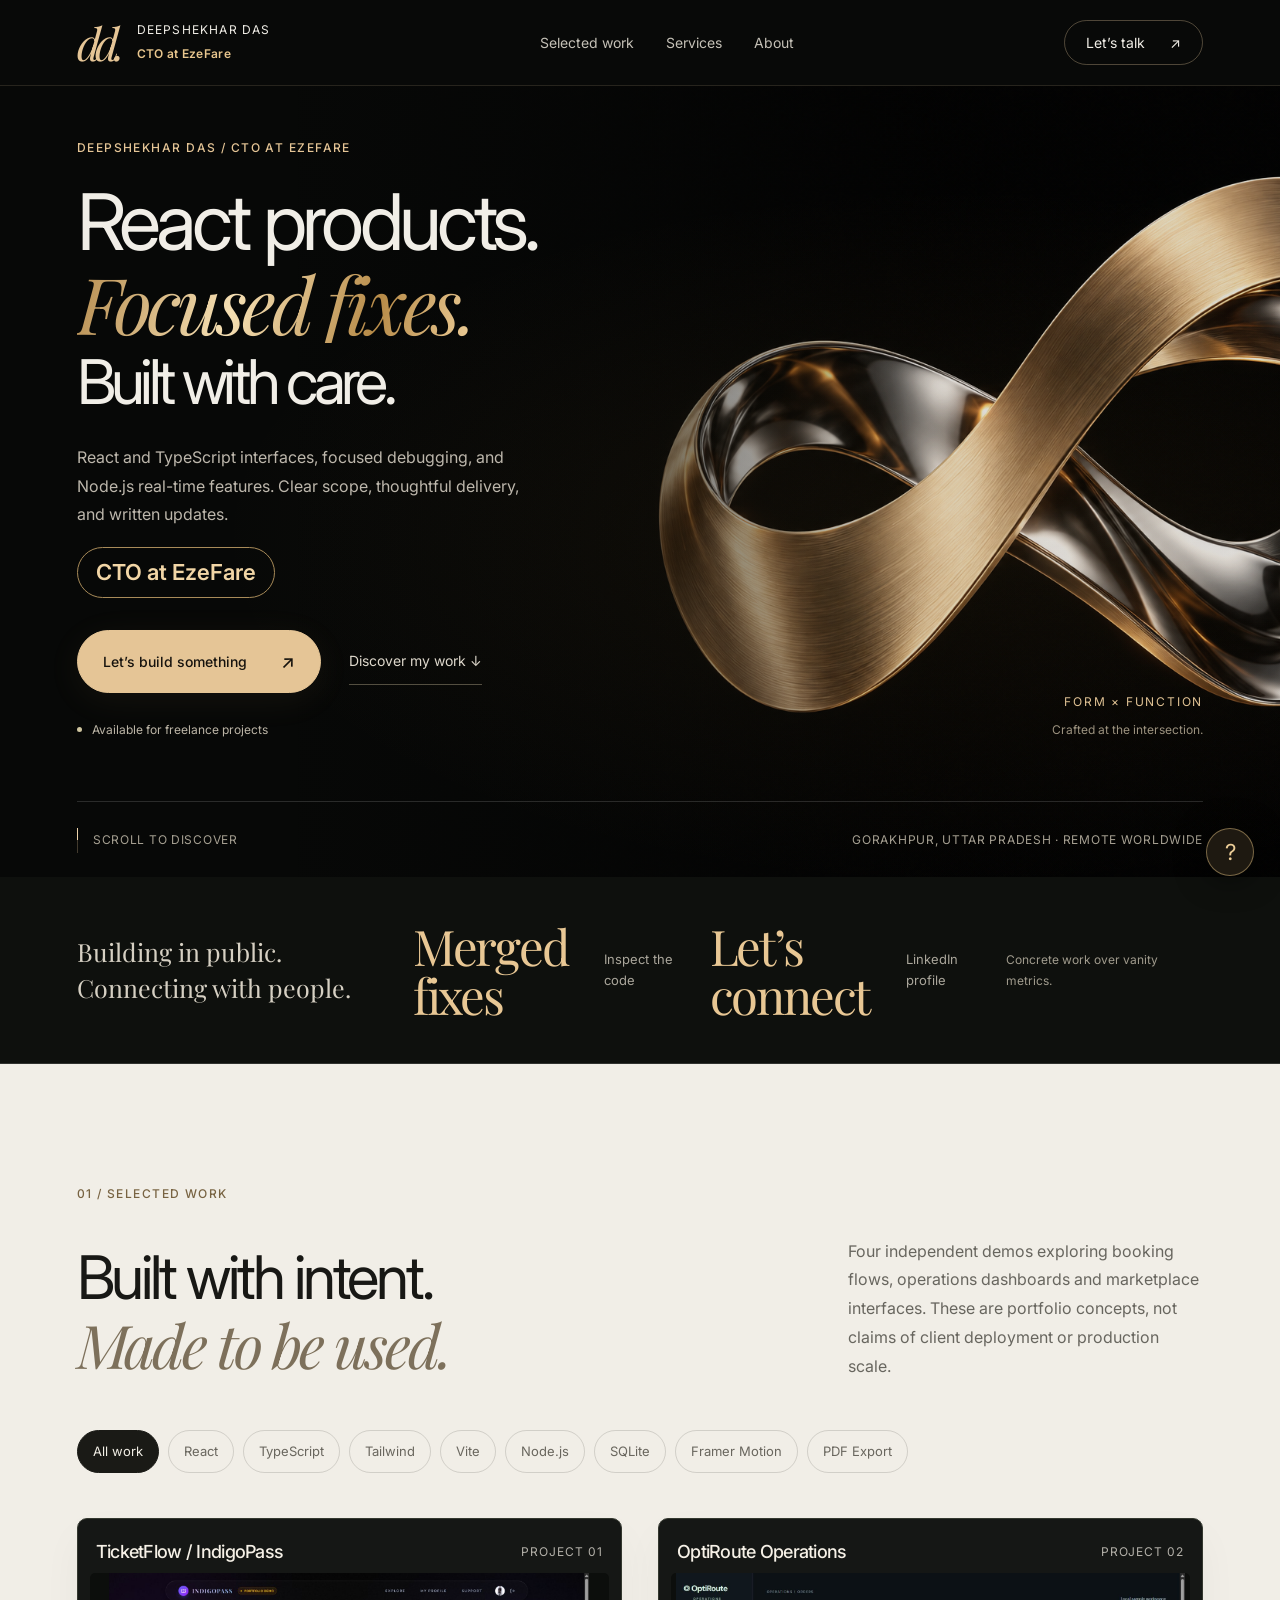
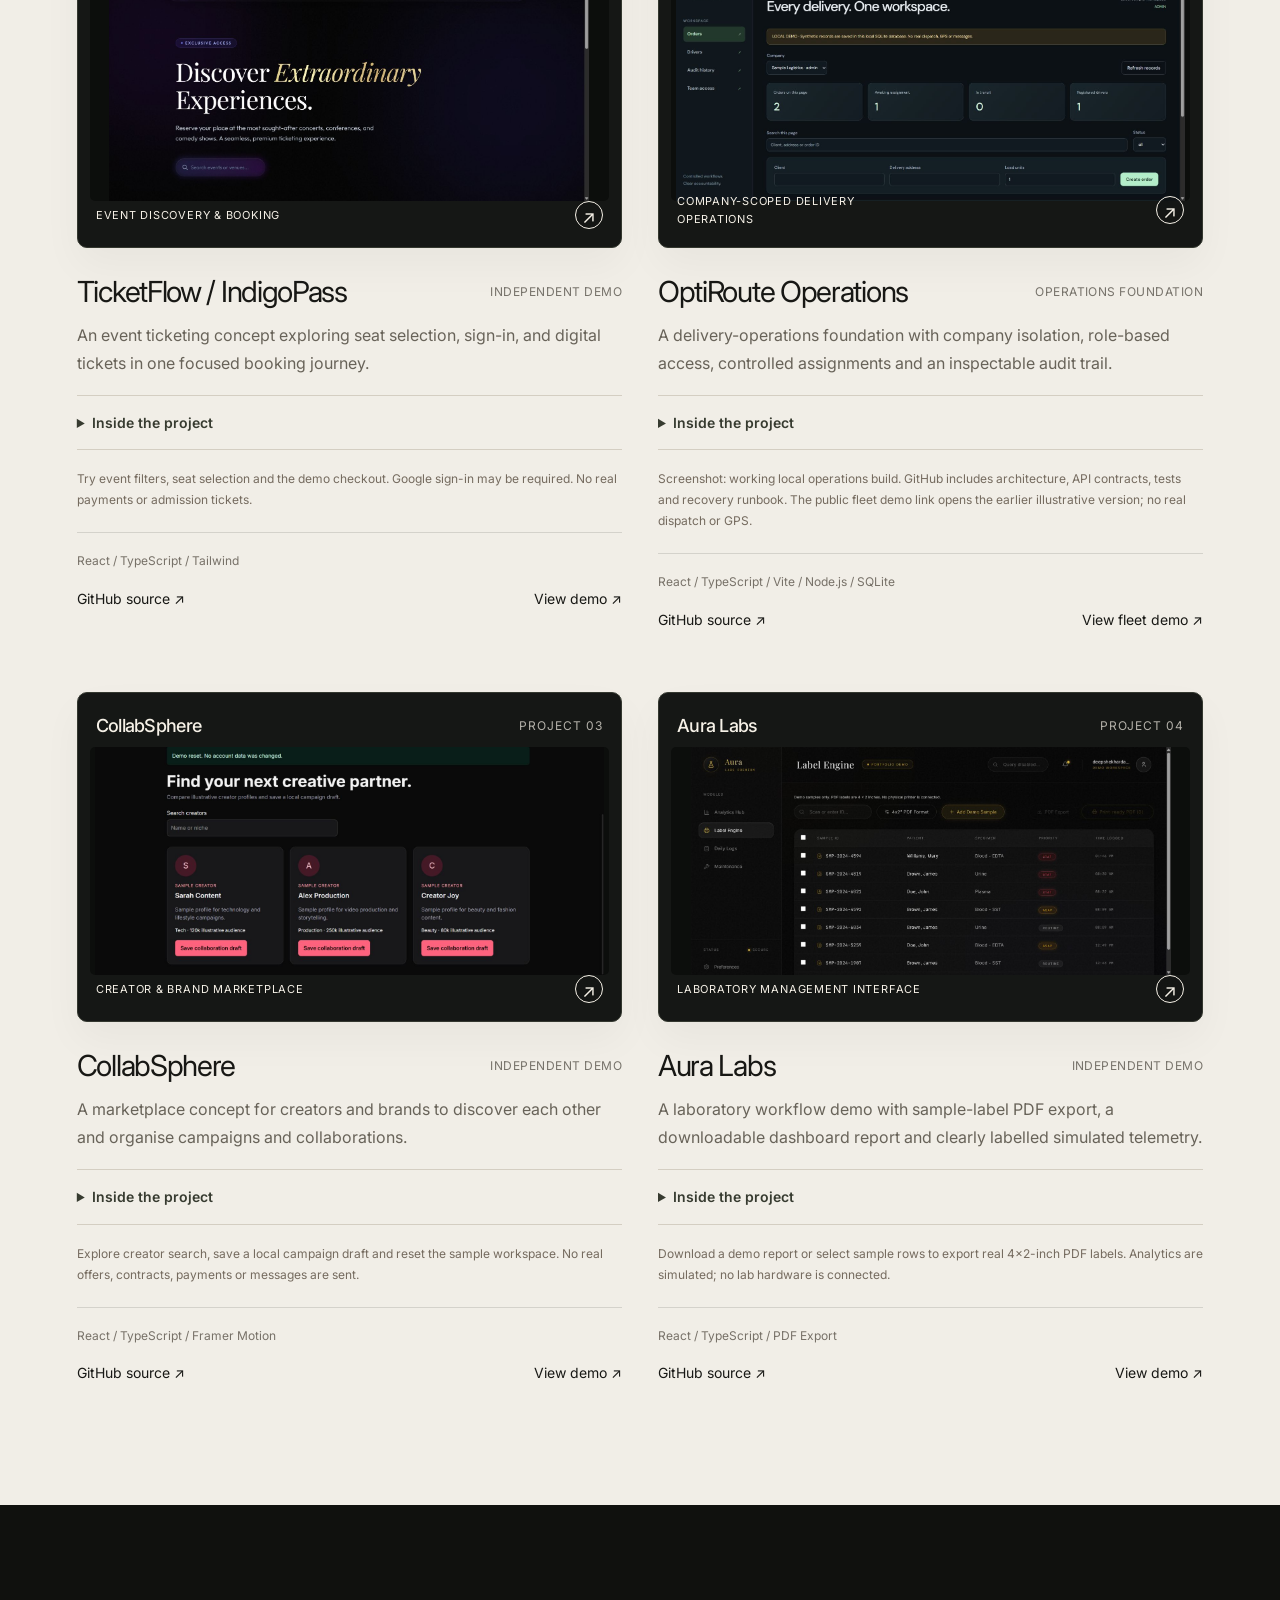
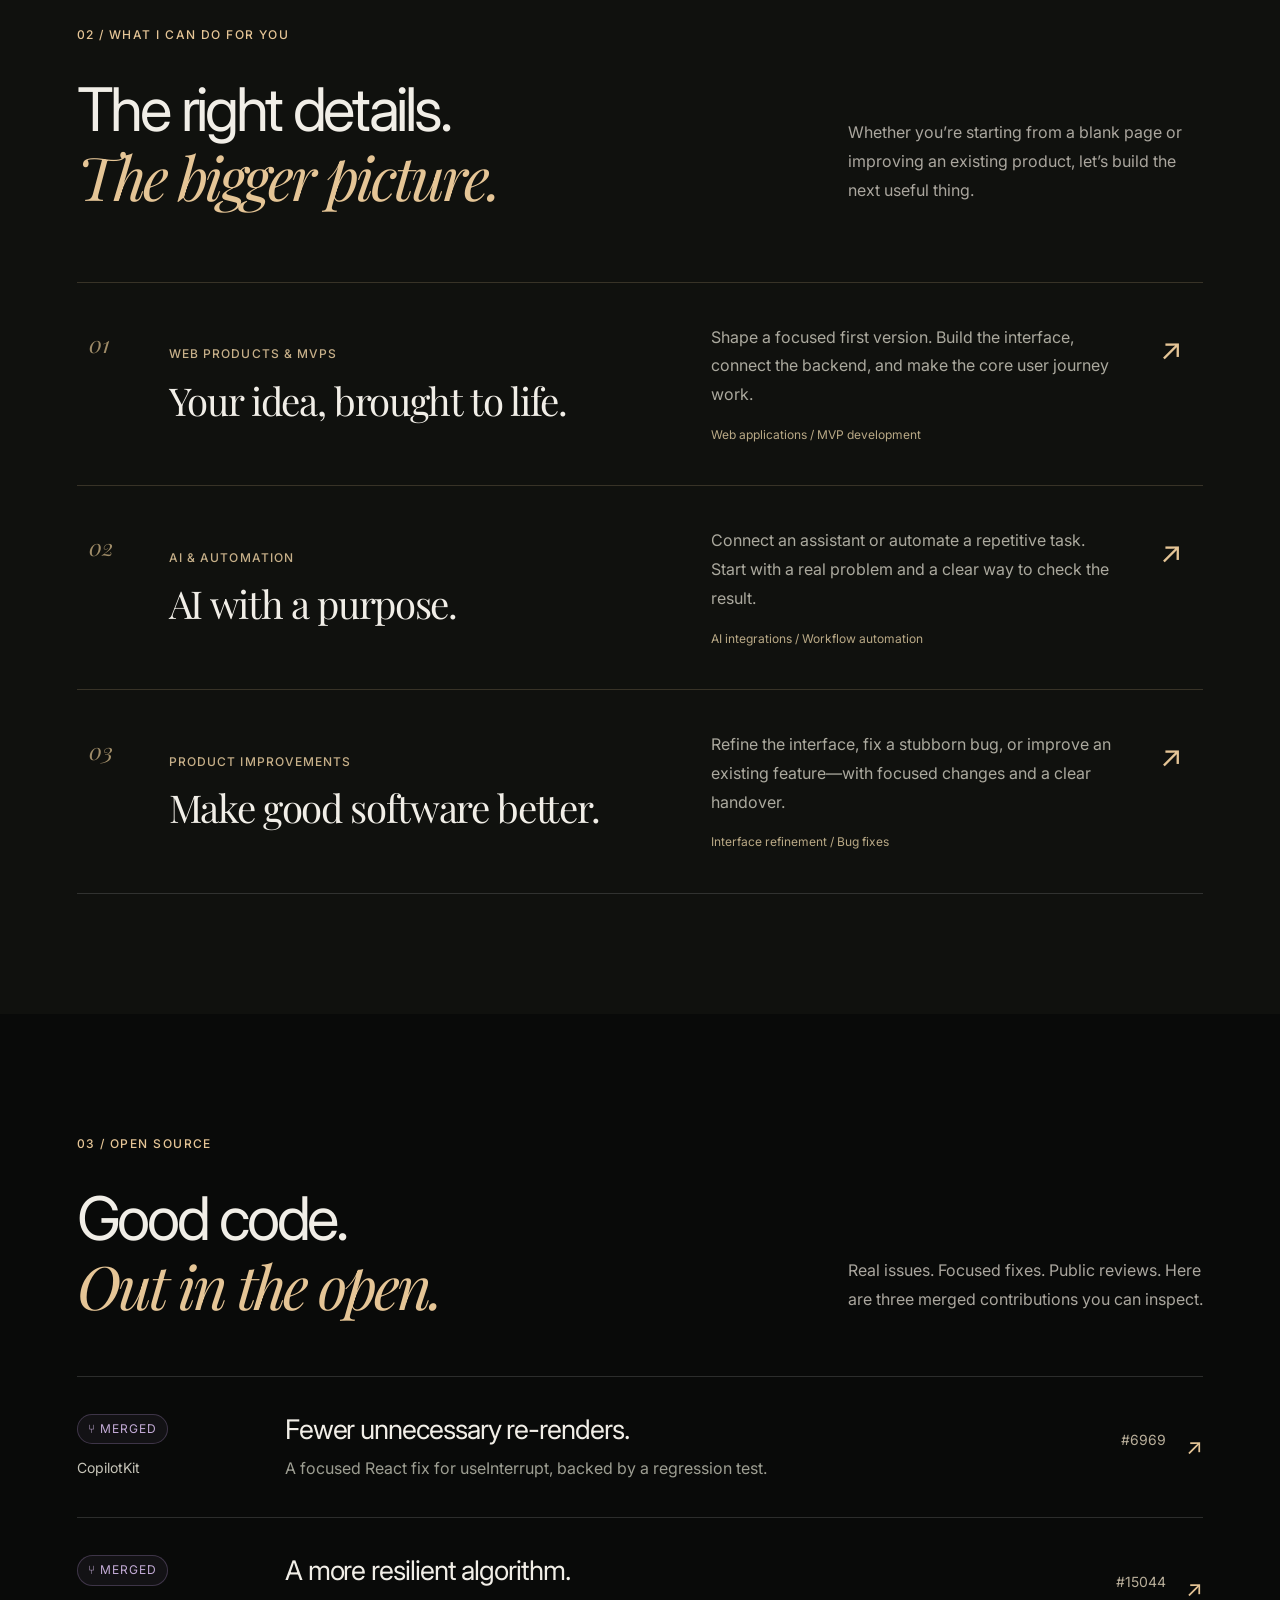
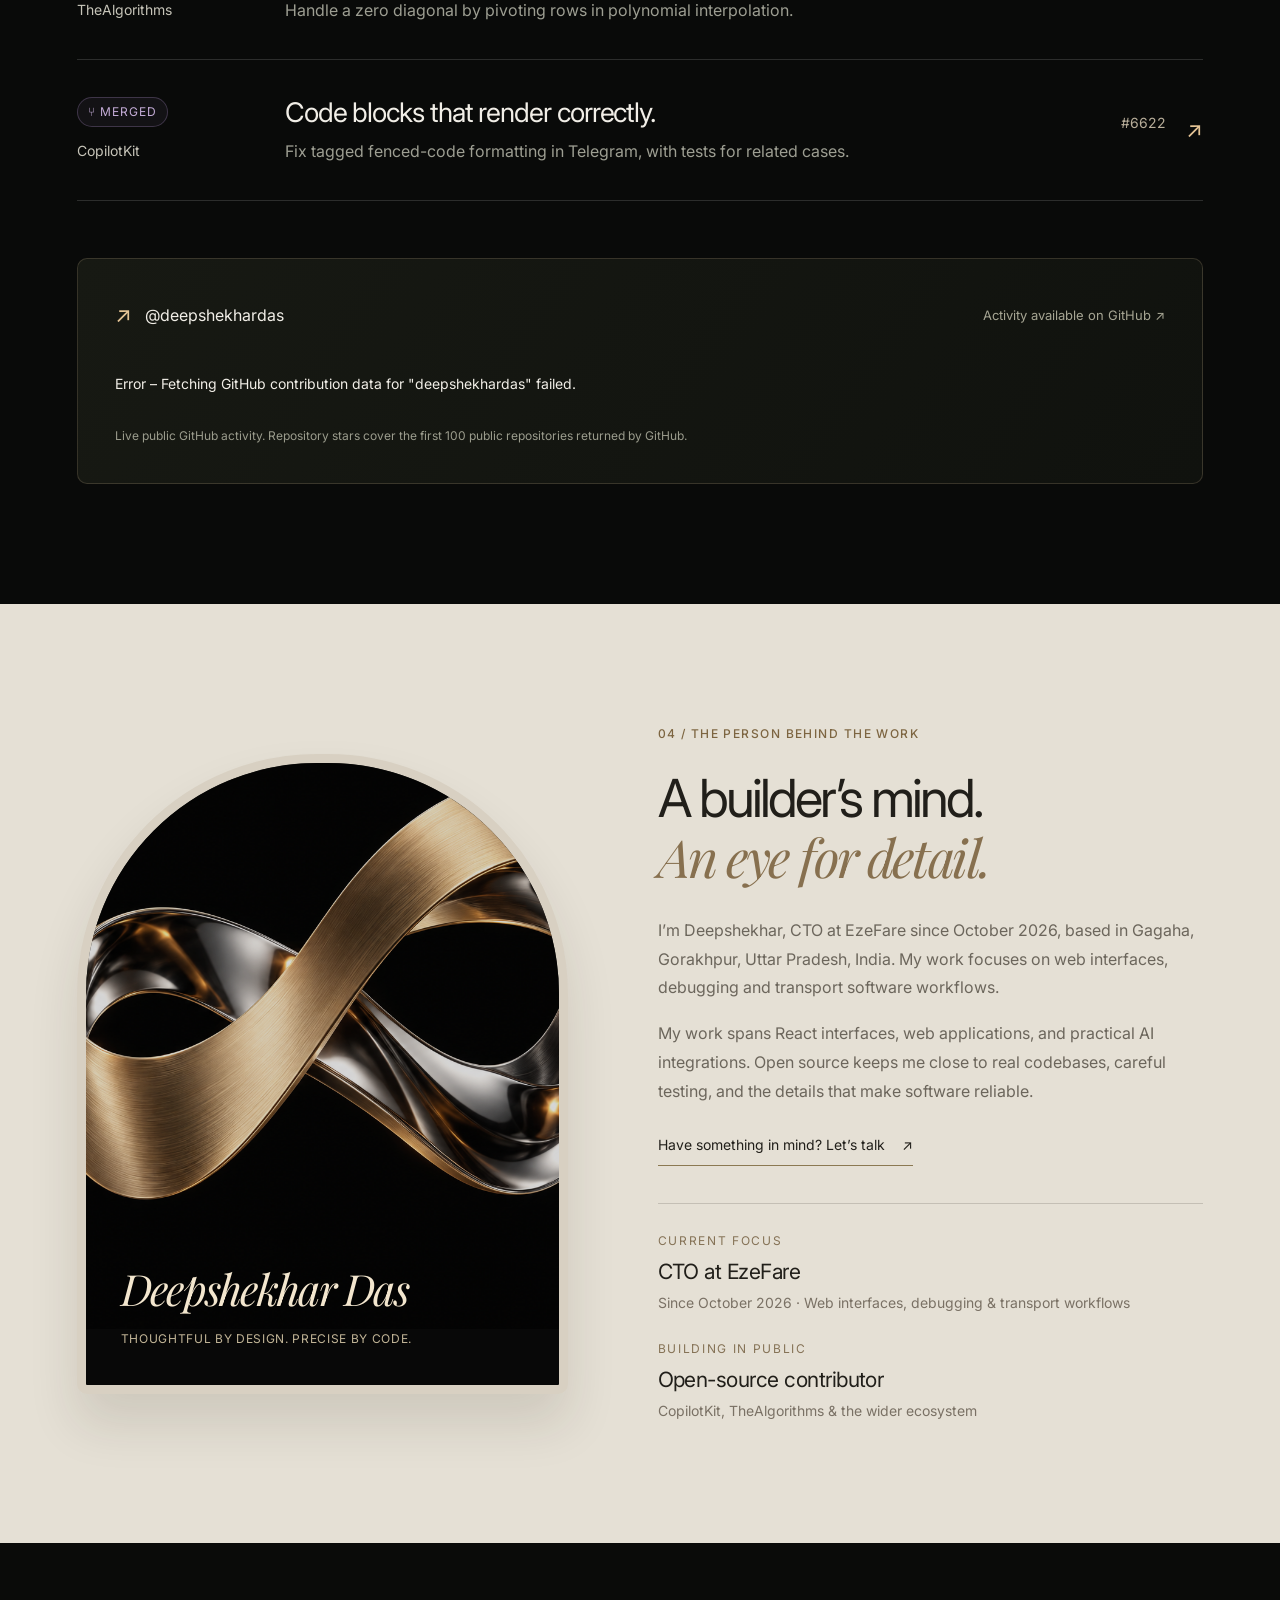
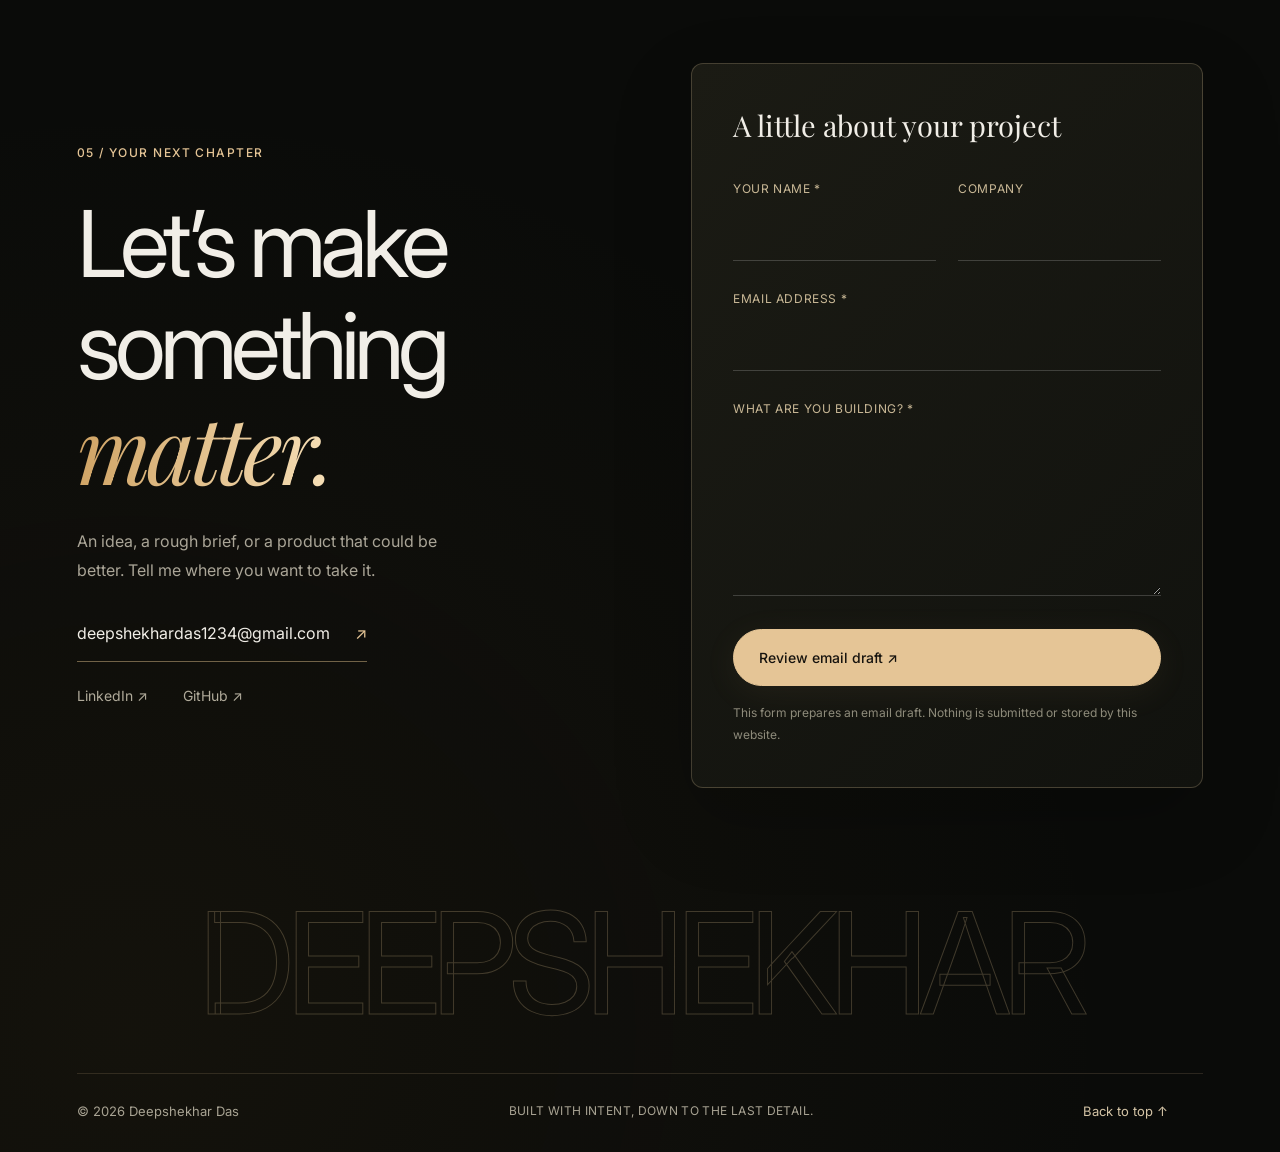
==== index.html @ 8d93a5ea "Publish developer portfolio with static email enquiry flow" ====
<!doctype html>
<html lang="en"><head>
<meta charset="UTF-8"><meta name="viewport" content="width=device-width, initial-scale=1">
<title>Deepshekhar Das — React &amp; TypeScript Developer | CTO at EzeFare</title>
<meta name="description" content="React and TypeScript development, focused debugging, and Node.js real-time features. Explore independent demos and merged open-source fixes. CTO at EzeFare, based in Gorakhpur, India.">
<link rel="canonical" href="https://deepshekhardas.github.io/">
<meta name="theme-color" content="#0a0a09">
<link rel="icon" type="image/svg+xml" href="data:image/svg+xml,%3Csvg xmlns='http://www.w3.org/2000/svg' viewBox='0 0 64 64'%3E%3Crect width='64' height='64' rx='12' fill='%23030303'/%3E%3Ctext x='11' y='45' font-family='Georgia' font-size='43' fill='%23d4af37'%3Ed%3C/text%3E%3C/svg%3E">
<link rel="stylesheet" href="./assets/index-DVLcN9EI.css">
<link rel="stylesheet" href="./portfolio.css">
<link rel="stylesheet" href="./atelier.css">
<link rel="preload" as="image" href="./assets/hero-sculpture.png" fetchpriority="high">
<script type="module" src="./assets/index-BwnWIdL-.js"></script>
</head><body><a class="portfolio-skip" href="#hero-section">Skip to content</a><div id="root"></div><noscript>This portfolio needs JavaScript for its interactive sections. Contact Deepshekhar at deepshekhardas1234@gmail.com.</noscript></body></html>
---- assets/index-DVLcN9EI.css ----
@import"https://fonts.googleapis.com/css2?family=Inter:wght@200;300;400;500;600&family=Playfair+Display:ital,wght@0,400;0,500;1,400;1,500&display=swap";/*! tailwindcss v4.2.4 | MIT License | https://tailwindcss.com */@layer properties{@supports (((-webkit-hyphens:none)) and (not (margin-trim:inline))) or ((-moz-orient:inline) and (not (color:rgb(from red r g b)))){*,:before,:after,::backdrop{--tw-translate-x:0;--tw-translate-y:0;--tw-translate-z:0;--tw-scale-x:1;--tw-scale-y:1;--tw-scale-z:1;--tw-rotate-x:initial;--tw-rotate-y:initial;--tw-rotate-z:initial;--tw-skew-x:initial;--tw-skew-y:initial;--tw-space-y-reverse:0;--tw-border-style:solid;--tw-gradient-position:initial;--tw-gradient-from:#0000;--tw-gradient-via:#0000;--tw-gradient-to:#0000;--tw-gradient-stops:initial;--tw-gradient-via-stops:initial;--tw-gradient-from-position:0%;--tw-gradient-via-position:50%;--tw-gradient-to-position:100%;--tw-leading:initial;--tw-font-weight:initial;--tw-tracking:initial;--tw-ordinal:initial;--tw-slashed-zero:initial;--tw-numeric-figure:initial;--tw-numeric-spacing:initial;--tw-numeric-fraction:initial;--tw-shadow:0 0 #0000;--tw-shadow-color:initial;--tw-shadow-alpha:100%;--tw-inset-shadow:0 0 #0000;--tw-inset-shadow-color:initial;--tw-inset-shadow-alpha:100%;--tw-ring-color:initial;--tw-ring-shadow:0 0 #0000;--tw-inset-ring-color:initial;--tw-inset-ring-shadow:0 0 #0000;--tw-ring-inset:initial;--tw-ring-offset-width:0px;--tw-ring-offset-color:#fff;--tw-ring-offset-shadow:0 0 #0000;--tw-blur:initial;--tw-brightness:initial;--tw-contrast:initial;--tw-grayscale:initial;--tw-hue-rotate:initial;--tw-invert:initial;--tw-opacity:initial;--tw-saturate:initial;--tw-sepia:initial;--tw-drop-shadow:initial;--tw-drop-shadow-color:initial;--tw-drop-shadow-alpha:100%;--tw-drop-shadow-size:initial;--tw-backdrop-blur:initial;--tw-backdrop-brightness:initial;--tw-backdrop-contrast:initial;--tw-backdrop-grayscale:initial;--tw-backdrop-hue-rotate:initial;--tw-backdrop-invert:initial;--tw-backdrop-opacity:initial;--tw-backdrop-saturate:initial;--tw-backdrop-sepia:initial;--tw-duration:initial}}}@layer theme{:root,:host{--font-sans:"Inter", ui-sans-serif, system-ui, sans-serif;--font-serif:"Playfair Display", ui-serif, serif;--font-mono:"JetBrains Mono", ui-monospace, SFMono-Regular, monospace;--color-red-400:oklch(70.4% .191 22.216);--color-red-500:oklch(63.7% .237 25.331);--color-green-400:oklch(79.2% .209 151.711);--color-green-500:oklch(72.3% .219 149.579);--color-green-950:oklch(26.6% .065 152.934);--color-black:#000;--color-white:#fff;--spacing:.25rem;--container-md:28rem;--container-xl:36rem;--container-3xl:48rem;--container-4xl:56rem;--container-5xl:64rem;--container-6xl:72rem;--container-7xl:80rem;--text-xs:.75rem;--text-xs--line-height:calc(1 / .75);--text-sm:.875rem;--text-sm--line-height:calc(1.25 / .875);--text-lg:1.125rem;--text-lg--line-height:calc(1.75 / 1.125);--text-xl:1.25rem;--text-xl--line-height:calc(1.75 / 1.25);--text-2xl:1.5rem;--text-2xl--line-height:calc(2 / 1.5);--text-3xl:1.875rem;--text-3xl--line-height: 1.2 ;--text-4xl:2.25rem;--text-4xl--line-height:calc(2.5 / 2.25);--text-5xl:3rem;--text-5xl--line-height:1;--text-6xl:3.75rem;--text-6xl--line-height:1;--text-7xl:4.5rem;--text-7xl--line-height:1;--text-8xl:6rem;--text-8xl--line-height:1;--text-9xl:8rem;--text-9xl--line-height:1;--font-weight-light:300;--font-weight-medium:500;--tracking-tighter:-.05em;--tracking-tight:-.025em;--tracking-wide:.025em;--tracking-wider:.05em;--tracking-widest:.1em;--leading-tight:1.25;--leading-relaxed:1.625;--radius-sm:.25rem;--animate-spin:spin 1s linear infinite;--animate-pulse:pulse 2s cubic-bezier(.4, 0, .6, 1) infinite;--blur-sm:8px;--blur-md:12px;--blur-xl:24px;--default-transition-duration:.15s;--default-transition-timing-function:cubic-bezier(.4, 0, .2, 1);--default-font-family:var(--font-sans);--default-mono-font-family:var(--font-mono);--color-brand-space:#000}}@layer base{*,:after,:before,::backdrop{box-sizing:border-box;border:0 solid;margin:0;padding:0}::file-selector-button{box-sizing:border-box;border:0 solid;margin:0;padding:0}html,:host{-webkit-text-size-adjust:100%;-moz-tab-size:4;tab-size:4;line-height:1.5;font-family:var(--default-font-family,ui-sans-serif, system-ui, sans-serif, "Apple Color Emoji", "Segoe UI Emoji", "Segoe UI Symbol", "Noto Color Emoji");font-feature-settings:var(--default-font-feature-settings,normal);font-variation-settings:var(--default-font-variation-settings,normal);-webkit-tap-highlight-color:transparent}hr{height:0;color:inherit;border-top-width:1px}abbr:where([title]){-webkit-text-decoration:underline dotted;text-decoration:underline dotted}h1,h2,h3,h4,h5,h6{font-size:inherit;font-weight:inherit}a{color:inherit;-webkit-text-decoration:inherit;text-decoration:inherit}b,strong{font-weight:bolder}code,kbd,samp,pre{font-family:var(--default-mono-font-family,ui-monospace, SFMono-Regular, Menlo, Monaco, Consolas, "Liberation Mono", "Courier New", monospace);font-feature-settings:var(--default-mono-font-feature-settings,normal);font-variation-settings:var(--default-mono-font-variation-settings,normal);font-size:1em}small{font-size:80%}sub,sup{vertical-align:baseline;font-size:75%;line-height:0;position:relative}sub{bottom:-.25em}sup{top:-.5em}table{text-indent:0;border-color:inherit;border-collapse:collapse}:-moz-focusring{outline:auto}progress{vertical-align:baseline}summary{display:list-item}ol,ul,menu{list-style:none}img,svg,video,canvas,audio,iframe,embed,object{vertical-align:middle;display:block}img,video{max-width:100%;height:auto}button,input,select,optgroup,textarea{font:inherit;font-feature-settings:inherit;font-variation-settings:inherit;letter-spacing:inherit;color:inherit;opacity:1;background-color:#0000;border-radius:0}::file-selector-button{font:inherit;font-feature-settings:inherit;font-variation-settings:inherit;letter-spacing:inherit;color:inherit;opacity:1;background-color:#0000;border-radius:0}:where(select:is([multiple],[size])) optgroup{font-weight:bolder}:where(select:is([multiple],[size])) optgroup option{padding-inline-start:20px}::file-selector-button{margin-inline-end:4px}::placeholder{opacity:1}@supports (not ((-webkit-appearance:-apple-pay-button))) or (contain-intrinsic-size:1px){::placeholder{color:currentColor}@supports (color:color-mix(in lab,red,red)){::placeholder{color:color-mix(in oklab,currentcolor 50%,transparent)}}}textarea{resize:vertical}::-webkit-search-decoration{-webkit-appearance:none}::-webkit-date-and-time-value{min-height:1lh;text-align:inherit}::-webkit-datetime-edit{display:inline-flex}::-webkit-datetime-edit-fields-wrapper{padding:0}::-webkit-datetime-edit{padding-block:0}::-webkit-datetime-edit-year-field{padding-block:0}::-webkit-datetime-edit-month-field{padding-block:0}::-webkit-datetime-edit-day-field{padding-block:0}::-webkit-datetime-edit-hour-field{padding-block:0}::-webkit-datetime-edit-minute-field{padding-block:0}::-webkit-datetime-edit-second-field{padding-block:0}::-webkit-datetime-edit-millisecond-field{padding-block:0}::-webkit-datetime-edit-meridiem-field{padding-block:0}::-webkit-calendar-picker-indicator{line-height:1}:-moz-ui-invalid{box-shadow:none}button,input:where([type=button],[type=reset],[type=submit]){-webkit-appearance:button;-moz-appearance:button;appearance:button}::file-selector-button{-webkit-appearance:button;-moz-appearance:button;appearance:button}::-webkit-inner-spin-button{height:auto}::-webkit-outer-spin-button{height:auto}[hidden]:where(:not([hidden=until-found])){display:none!important}}@layer components;@layer utilities{.pointer-events-none{pointer-events:none}.visible{visibility:visible}.absolute{position:absolute}.fixed{position:fixed}.relative{position:relative}.inset-0{inset:calc(var(--spacing) * 0)}.top-0{top:calc(var(--spacing) * 0)}.top-1\/2{top:50%}.top-6{top:calc(var(--spacing) * 6)}.right-0{right:calc(var(--spacing) * 0)}.right-2{right:calc(var(--spacing) * 2)}.right-6{right:calc(var(--spacing) * 6)}.right-8{right:calc(var(--spacing) * 8)}.right-\[15\%\]{right:15%}.bottom-0{bottom:calc(var(--spacing) * 0)}.bottom-6{bottom:calc(var(--spacing) * 6)}.bottom-24{bottom:calc(var(--spacing) * 24)}.left-0{left:calc(var(--spacing) * 0)}.left-1\/2{left:50%}.left-\[15\%\]{left:15%}.-z-10{z-index:-10}.-z-50{z-index:-50}.z-0{z-index:0}.z-1{z-index:1}.z-10{z-index:10}.z-20{z-index:20}.z-50{z-index:50}.z-\[9999\]{z-index:9999}.z-\[99999\]{z-index:99999}.mx-2{margin-inline:calc(var(--spacing) * 2)}.mx-auto{margin-inline:auto}.prose{color:var(--tw-prose-body);max-width:65ch}.prose :where(p):not(:where([class~=not-prose],[class~=not-prose] *)){margin-top:1.25em;margin-bottom:1.25em}.prose :where([class~=lead]):not(:where([class~=not-prose],[class~=not-prose] *)){color:var(--tw-prose-lead);margin-top:1.2em;margin-bottom:1.2em;font-size:1.25em;line-height:1.6}.prose :where(a):not(:where([class~=not-prose],[class~=not-prose] *)){color:var(--tw-prose-links);font-weight:500;text-decoration:underline}.prose :where(strong):not(:where([class~=not-prose],[class~=not-prose] *)){color:var(--tw-prose-bold);font-weight:600}.prose :where(a strong):not(:where([class~=not-prose],[class~=not-prose] *)),.prose :where(blockquote strong):not(:where([class~=not-prose],[class~=not-prose] *)),.prose :where(thead th strong):not(:where([class~=not-prose],[class~=not-prose] *)){color:inherit}.prose :where(ol):not(:where([class~=not-prose],[class~=not-prose] *)){margin-top:1.25em;margin-bottom:1.25em;padding-inline-start:1.625em;list-style-type:decimal}.prose :where(ol[type=A]):not(:where([class~=not-prose],[class~=not-prose] *)){list-style-type:upper-alpha}.prose :where(ol[type=a]):not(:where([class~=not-prose],[class~=not-prose] *)){list-style-type:lower-alpha}.prose :where(ol[type=A s]):not(:where([class~=not-prose],[class~=not-prose] *)){list-style-type:upper-alpha}.prose :where(ol[type=a s]):not(:where([class~=not-prose],[class~=not-prose] *)){list-style-type:lower-alpha}.prose :where(ol[type=I]):not(:where([class~=not-prose],[class~=not-prose] *)){list-style-type:upper-roman}.prose :where(ol[type=i]):not(:where([class~=not-prose],[class~=not-prose] *)){list-style-type:lower-roman}.prose :where(ol[type=I s]):not(:where([class~=not-prose],[class~=not-prose] *)){list-style-type:upper-roman}.prose :where(ol[type=i s]):not(:where([class~=not-prose],[class~=not-prose] *)){list-style-type:lower-roman}.prose :where(ol[type="1"]):not(:where([class~=not-prose],[class~=not-prose] *)){list-style-type:decimal}.prose :where(ul):not(:where([class~=not-prose],[class~=not-prose] *)){margin-top:1.25em;margin-bottom:1.25em;padding-inline-start:1.625em;list-style-type:disc}.prose :where(ol>li):not(:where([class~=not-prose],[class~=not-prose] *))::marker{color:var(--tw-prose-counters);font-weight:400}.prose :where(ul>li):not(:where([class~=not-prose],[class~=not-prose] *))::marker{color:var(--tw-prose-bullets)}.prose :where(dt):not(:where([class~=not-prose],[class~=not-prose] *)){color:var(--tw-prose-headings);margin-top:1.25em;font-weight:600}.prose :where(hr):not(:where([class~=not-prose],[class~=not-prose] *)){border-color:var(--tw-prose-hr);border-top-width:1px;margin-top:3em;margin-bottom:3em}.prose :where(blockquote):not(:where([class~=not-prose],[class~=not-prose] *)){color:var(--tw-prose-quotes);border-inline-start-width:.25rem;border-inline-start-color:var(--tw-prose-quote-borders);quotes:"“""”""‘""’";margin-top:1.6em;margin-bottom:1.6em;padding-inline-start:1em;font-style:italic;font-weight:500}.prose :where(blockquote p:first-of-type):not(:where([class~=not-prose],[class~=not-prose] *)):before{content:open-quote}.prose :where(blockquote p:last-of-type):not(:where([class~=not-prose],[class~=not-prose] *)):after{content:close-quote}.prose :where(h1):not(:where([class~=not-prose],[class~=not-prose] *)){color:var(--tw-prose-headings);margin-top:0;margin-bottom:.888889em;font-size:2.25em;font-weight:800;line-height:1.11111}.prose :where(h1 strong):not(:where([class~=not-prose],[class~=not-prose] *)){color:inherit;font-weight:900}.prose :where(h2):not(:where([class~=not-prose],[class~=not-prose] *)){color:var(--tw-prose-headings);margin-top:2em;margin-bottom:1em;font-size:1.5em;font-weight:700;line-height:1.33333}.prose :where(h2 strong):not(:where([class~=not-prose],[class~=not-prose] *)){color:inherit;font-weight:800}.prose :where(h3):not(:where([class~=not-prose],[class~=not-prose] *)){color:var(--tw-prose-headings);margin-top:1.6em;margin-bottom:.6em;font-size:1.25em;font-weight:600;line-height:1.6}.prose :where(h3 strong):not(:where([class~=not-prose],[class~=not-prose] *)){color:inherit;font-weight:700}.prose :where(h4):not(:where([class~=not-prose],[class~=not-prose] *)){color:var(--tw-prose-headings);margin-top:1.5em;margin-bottom:.5em;font-weight:600;line-height:1.5}.prose :where(h4 strong):not(:where([class~=not-prose],[class~=not-prose] *)){color:inherit;font-weight:700}.prose :where(img):not(:where([class~=not-prose],[class~=not-prose] *)){margin-top:2em;margin-bottom:2em}.prose :where(picture):not(:where([class~=not-prose],[class~=not-prose] *)){margin-top:2em;margin-bottom:2em;display:block}.prose :where(video):not(:where([class~=not-prose],[class~=not-prose] *)){margin-top:2em;margin-bottom:2em}.prose :where(kbd):not(:where([class~=not-prose],[class~=not-prose] *)){color:var(--tw-prose-kbd);box-shadow:0 0 0 1px var(--tw-prose-kbd-shadows),0 3px 0 var(--tw-prose-kbd-shadows);padding-top:.1875em;padding-inline-end:.375em;padding-bottom:.1875em;border-radius:.3125rem;padding-inline-start:.375em;font-family:inherit;font-size:.875em;font-weight:500}.prose :where(code):not(:where([class~=not-prose],[class~=not-prose] *)){color:var(--tw-prose-code);font-size:.875em;font-weight:600}.prose :where(code):not(:where([class~=not-prose],[class~=not-prose] *)):before,.prose :where(code):not(:where([class~=not-prose],[class~=not-prose] *)):after{content:"`"}.prose :where(a code):not(:where([class~=not-prose],[class~=not-prose] *)),.prose :where(h1 code):not(:where([class~=not-prose],[class~=not-prose] *)){color:inherit}.prose :where(h2 code):not(:where([class~=not-prose],[class~=not-prose] *)){color:inherit;font-size:.875em}.prose :where(h3 code):not(:where([class~=not-prose],[class~=not-prose] *)){color:inherit;font-size:.9em}.prose :where(h4 code):not(:where([class~=not-prose],[class~=not-prose] *)),.prose :where(blockquote code):not(:where([class~=not-prose],[class~=not-prose] *)),.prose :where(thead th code):not(:where([class~=not-prose],[class~=not-prose] *)){color:inherit}.prose :where(pre):not(:where([class~=not-prose],[class~=not-prose] *)){color:var(--tw-prose-pre-code);background-color:var(--tw-prose-pre-bg);padding-top:.857143em;padding-inline-end:1.14286em;padding-bottom:.857143em;border-radius:.375rem;margin-top:1.71429em;margin-bottom:1.71429em;padding-inline-start:1.14286em;font-size:.875em;font-weight:400;line-height:1.71429;overflow-x:auto}.prose :where(pre code):not(:where([class~=not-prose],[class~=not-prose] *)){font-weight:inherit;color:inherit;font-size:inherit;font-family:inherit;line-height:inherit;background-color:#0000;border-width:0;border-radius:0;padding:0}.prose :where(pre code):not(:where([class~=not-prose],[class~=not-prose] *)):before,.prose :where(pre code):not(:where([class~=not-prose],[class~=not-prose] *)):after{content:none}.prose :where(table):not(:where([class~=not-prose],[class~=not-prose] *)){table-layout:auto;width:100%;margin-top:2em;margin-bottom:2em;font-size:.875em;line-height:1.71429}.prose :where(thead):not(:where([class~=not-prose],[class~=not-prose] *)){border-bottom-width:1px;border-bottom-color:var(--tw-prose-th-borders)}.prose :where(thead th):not(:where([class~=not-prose],[class~=not-prose] *)){color:var(--tw-prose-headings);vertical-align:bottom;padding-inline-end:.571429em;padding-bottom:.571429em;padding-inline-start:.571429em;font-weight:600}.prose :where(tbody tr):not(:where([class~=not-prose],[class~=not-prose] *)){border-bottom-width:1px;border-bottom-color:var(--tw-prose-td-borders)}.prose :where(tbody tr:last-child):not(:where([class~=not-prose],[class~=not-prose] *)){border-bottom-width:0}.prose :where(tbody td):not(:where([class~=not-prose],[class~=not-prose] *)){vertical-align:baseline}.prose :where(tfoot):not(:where([class~=not-prose],[class~=not-prose] *)){border-top-width:1px;border-top-color:var(--tw-prose-th-borders)}.prose :where(tfoot td):not(:where([class~=not-prose],[class~=not-prose] *)){vertical-align:top}.prose :where(th,td):not(:where([class~=not-prose],[class~=not-prose] *)){text-align:start}.prose :where(figure>*):not(:where([class~=not-prose],[class~=not-prose] *)){margin-top:0;margin-bottom:0}.prose :where(figcaption):not(:where([class~=not-prose],[class~=not-prose] *)){color:var(--tw-prose-captions);margin-top:.857143em;font-size:.875em;line-height:1.42857}.prose{--tw-prose-body:oklch(37.3% .034 259.733);--tw-prose-headings:oklch(21% .034 264.665);--tw-prose-lead:oklch(44.6% .03 256.802);--tw-prose-links:oklch(21% .034 264.665);--tw-prose-bold:oklch(21% .034 264.665);--tw-prose-counters:oklch(55.1% .027 264.364);--tw-prose-bullets:oklch(87.2% .01 258.338);--tw-prose-hr:oklch(92.8% .006 264.531);--tw-prose-quotes:oklch(21% .034 264.665);--tw-prose-quote-borders:oklch(92.8% .006 264.531);--tw-prose-captions:oklch(55.1% .027 264.364);--tw-prose-kbd:oklch(21% .034 264.665);--tw-prose-kbd-shadows:oklab(21% -.00316127 -.0338527/.1);--tw-prose-code:oklch(21% .034 264.665);--tw-prose-pre-code:oklch(92.8% .006 264.531);--tw-prose-pre-bg:oklch(27.8% .033 256.848);--tw-prose-th-borders:oklch(87.2% .01 258.338);--tw-prose-td-borders:oklch(92.8% .006 264.531);--tw-prose-invert-body:oklch(87.2% .01 258.338);--tw-prose-invert-headings:#fff;--tw-prose-invert-lead:oklch(70.7% .022 261.325);--tw-prose-invert-links:#fff;--tw-prose-invert-bold:#fff;--tw-prose-invert-counters:oklch(70.7% .022 261.325);--tw-prose-invert-bullets:oklch(44.6% .03 256.802);--tw-prose-invert-hr:oklch(37.3% .034 259.733);--tw-prose-invert-quotes:oklch(96.7% .003 264.542);--tw-prose-invert-quote-borders:oklch(37.3% .034 259.733);--tw-prose-invert-captions:oklch(70.7% .022 261.325);--tw-prose-invert-kbd:#fff;--tw-prose-invert-kbd-shadows:#ffffff1a;--tw-prose-invert-code:#fff;--tw-prose-invert-pre-code:oklch(87.2% .01 258.338);--tw-prose-invert-pre-bg:#00000080;--tw-prose-invert-th-borders:oklch(44.6% .03 256.802);--tw-prose-invert-td-borders:oklch(37.3% .034 259.733);font-size:1rem;line-height:1.75}.prose :where(picture>img):not(:where([class~=not-prose],[class~=not-prose] *)){margin-top:0;margin-bottom:0}.prose :where(li):not(:where([class~=not-prose],[class~=not-prose] *)){margin-top:.5em;margin-bottom:.5em}.prose :where(ol>li):not(:where([class~=not-prose],[class~=not-prose] *)),.prose :where(ul>li):not(:where([class~=not-prose],[class~=not-prose] *)){padding-inline-start:.375em}.prose :where(.prose>ul>li p):not(:where([class~=not-prose],[class~=not-prose] *)){margin-top:.75em;margin-bottom:.75em}.prose :where(.prose>ul>li>p:first-child):not(:where([class~=not-prose],[class~=not-prose] *)){margin-top:1.25em}.prose :where(.prose>ul>li>p:last-child):not(:where([class~=not-prose],[class~=not-prose] *)){margin-bottom:1.25em}.prose :where(.prose>ol>li>p:first-child):not(:where([class~=not-prose],[class~=not-prose] *)){margin-top:1.25em}.prose :where(.prose>ol>li>p:last-child):not(:where([class~=not-prose],[class~=not-prose] *)){margin-bottom:1.25em}.prose :where(ul ul,ul ol,ol ul,ol ol):not(:where([class~=not-prose],[class~=not-prose] *)){margin-top:.75em;margin-bottom:.75em}.prose :where(dl):not(:where([class~=not-prose],[class~=not-prose] *)){margin-top:1.25em;margin-bottom:1.25em}.prose :where(dd):not(:where([class~=not-prose],[class~=not-prose] *)){margin-top:.5em;padding-inline-start:1.625em}.prose :where(hr+*):not(:where([class~=not-prose],[class~=not-prose] *)),.prose :where(h2+*):not(:where([class~=not-prose],[class~=not-prose] *)),.prose :where(h3+*):not(:where([class~=not-prose],[class~=not-prose] *)),.prose :where(h4+*):not(:where([class~=not-prose],[class~=not-prose] *)){margin-top:0}.prose :where(thead th:first-child):not(:where([class~=not-prose],[class~=not-prose] *)){padding-inline-start:0}.prose :where(thead th:last-child):not(:where([class~=not-prose],[class~=not-prose] *)){padding-inline-end:0}.prose :where(tbody td,tfoot td):not(:where([class~=not-prose],[class~=not-prose] *)){padding-top:.571429em;padding-inline-end:.571429em;padding-bottom:.571429em;padding-inline-start:.571429em}.prose :where(tbody td:first-child,tfoot td:first-child):not(:where([class~=not-prose],[class~=not-prose] *)){padding-inline-start:0}.prose :where(tbody td:last-child,tfoot td:last-child):not(:where([class~=not-prose],[class~=not-prose] *)){padding-inline-end:0}.prose :where(figure):not(:where([class~=not-prose],[class~=not-prose] *)){margin-top:2em;margin-bottom:2em}.prose :where(.prose>:first-child):not(:where([class~=not-prose],[class~=not-prose] *)){margin-top:0}.prose :where(.prose>:last-child):not(:where([class~=not-prose],[class~=not-prose] *)){margin-bottom:0}.mt-1{margin-top:calc(var(--spacing) * 1)}.mt-1\.5{margin-top:calc(var(--spacing) * 1.5)}.mt-4{margin-top:calc(var(--spacing) * 4)}.mt-6{margin-top:calc(var(--spacing) * 6)}.mt-8{margin-top:calc(var(--spacing) * 8)}.mt-12{margin-top:calc(var(--spacing) * 12)}.mt-20{margin-top:calc(var(--spacing) * 20)}.mt-auto{margin-top:auto}.mr-2{margin-right:calc(var(--spacing) * 2)}.mb-2{margin-bottom:calc(var(--spacing) * 2)}.mb-3{margin-bottom:calc(var(--spacing) * 3)}.mb-4{margin-bottom:calc(var(--spacing) * 4)}.mb-6{margin-bottom:calc(var(--spacing) * 6)}.mb-8{margin-bottom:calc(var(--spacing) * 8)}.mb-10{margin-bottom:calc(var(--spacing) * 10)}.mb-12{margin-bottom:calc(var(--spacing) * 12)}.mb-14{margin-bottom:calc(var(--spacing) * 14)}.mb-16{margin-bottom:calc(var(--spacing) * 16)}.ml-2{margin-left:calc(var(--spacing) * 2)}.block{display:block}.contents{display:contents}.flex{display:flex}.grid{display:grid}.hidden{display:none}.inline-block{display:inline-block}.inline-flex{display:inline-flex}.h-1{height:calc(var(--spacing) * 1)}.h-2{height:calc(var(--spacing) * 2)}.h-4{height:calc(var(--spacing) * 4)}.h-5{height:calc(var(--spacing) * 5)}.h-6{height:calc(var(--spacing) * 6)}.h-8{height:calc(var(--spacing) * 8)}.h-10{height:calc(var(--spacing) * 10)}.h-14{height:calc(var(--spacing) * 14)}.h-20{height:calc(var(--spacing) * 20)}.h-32{height:calc(var(--spacing) * 32)}.h-40{height:calc(var(--spacing) * 40)}.h-\[1px\]{height:1px}.h-\[2px\]{height:2px}.h-\[3px\]{height:3px}.h-\[100svh\]{height:100svh}.h-\[500px\]{height:500px}.h-full{height:100%}.min-h-\[100svh\]{min-height:100svh}.min-h-\[300px\]{min-height:300px}.min-h-\[400px\]{min-height:400px}.min-h-screen{min-height:100vh}.w-1{width:calc(var(--spacing) * 1)}.w-2{width:calc(var(--spacing) * 2)}.w-4{width:calc(var(--spacing) * 4)}.w-5{width:calc(var(--spacing) * 5)}.w-6{width:calc(var(--spacing) * 6)}.w-8{width:calc(var(--spacing) * 8)}.w-10{width:calc(var(--spacing) * 10)}.w-14{width:calc(var(--spacing) * 14)}.w-20{width:calc(var(--spacing) * 20)}.w-32{width:calc(var(--spacing) * 32)}.w-40{width:calc(var(--spacing) * 40)}.w-64{width:calc(var(--spacing) * 64)}.w-\[1px\]{width:1px}.w-\[100\%\]{width:100%}.w-\[200\%\]{width:200%}.w-\[350px\]{width:350px}.w-\[500px\]{width:500px}.w-fit{width:fit-content}.w-full{width:100%}.max-w-3xl{max-width:var(--container-3xl)}.max-w-4xl{max-width:var(--container-4xl)}.max-w-5xl{max-width:var(--container-5xl)}.max-w-6xl{max-width:var(--container-6xl)}.max-w-7xl{max-width:var(--container-7xl)}.max-w-\[85\%\]{max-width:85%}.max-w-md{max-width:var(--container-md)}.max-w-none{max-width:none}.max-w-xl{max-width:var(--container-xl)}.min-w-\[3ch\]{min-width:3ch}.min-w-\[800px\]{min-width:800px}.flex-1{flex:1}.shrink-0{flex-shrink:0}.origin-left{transform-origin:0}.-translate-x-1\/2{--tw-translate-x: -50% ;translate:var(--tw-translate-x) var(--tw-translate-y)}.-translate-x-4{--tw-translate-x:calc(var(--spacing) * -4);translate:var(--tw-translate-x) var(--tw-translate-y)}.translate-x-1\/4{--tw-translate-x: 25% ;translate:var(--tw-translate-x) var(--tw-translate-y)}.-translate-y-1\/2{--tw-translate-y: -50% ;translate:var(--tw-translate-x) var(--tw-translate-y)}.scale-0{--tw-scale-x:0%;--tw-scale-y:0%;--tw-scale-z:0%;scale:var(--tw-scale-x) var(--tw-scale-y)}.-rotate-45{rotate:-45deg}.transform{transform:var(--tw-rotate-x,) var(--tw-rotate-y,) var(--tw-rotate-z,) var(--tw-skew-x,) var(--tw-skew-y,)}.animate-pulse{animation:var(--animate-pulse)}.animate-spin{animation:var(--animate-spin)}.cursor-default{cursor:default}.cursor-pointer{cursor:pointer}.resize-none{resize:none}.grid-cols-1{grid-template-columns:repeat(1,minmax(0,1fr))}.grid-cols-2{grid-template-columns:repeat(2,minmax(0,1fr))}.flex-col{flex-direction:column}.flex-row{flex-direction:row}.flex-row-reverse{flex-direction:row-reverse}.flex-wrap{flex-wrap:wrap}.items-center{align-items:center}.items-start{align-items:flex-start}.justify-between{justify-content:space-between}.justify-center{justify-content:center}.justify-end{justify-content:flex-end}.justify-start{justify-content:flex-start}.gap-1\.5{gap:calc(var(--spacing) * 1.5)}.gap-2{gap:calc(var(--spacing) * 2)}.gap-3{gap:calc(var(--spacing) * 3)}.gap-4{gap:calc(var(--spacing) * 4)}.gap-6{gap:calc(var(--spacing) * 6)}.gap-8{gap:calc(var(--spacing) * 8)}.gap-10{gap:calc(var(--spacing) * 10)}.gap-16{gap:calc(var(--spacing) * 16)}:where(.space-y-4>:not(:last-child)){--tw-space-y-reverse:0;margin-block-start:calc(calc(var(--spacing) * 4) * var(--tw-space-y-reverse));margin-block-end:calc(calc(var(--spacing) * 4) * calc(1 - var(--tw-space-y-reverse)))}:where(.space-y-6>:not(:last-child)){--tw-space-y-reverse:0;margin-block-start:calc(calc(var(--spacing) * 6) * var(--tw-space-y-reverse));margin-block-end:calc(calc(var(--spacing) * 6) * calc(1 - var(--tw-space-y-reverse)))}:where(.space-y-24>:not(:last-child)){--tw-space-y-reverse:0;margin-block-start:calc(calc(var(--spacing) * 24) * var(--tw-space-y-reverse));margin-block-end:calc(calc(var(--spacing) * 24) * calc(1 - var(--tw-space-y-reverse)))}.gap-x-4{column-gap:calc(var(--spacing) * 4)}.gap-y-2{row-gap:calc(var(--spacing) * 2)}.self-start{align-self:flex-start}.overflow-hidden{overflow:hidden}.overflow-x-auto{overflow-x:auto}.overflow-y-auto{overflow-y:auto}.overscroll-contain{overscroll-behavior:contain}.rounded-full{border-radius:3.40282e38px}.rounded-sm{border-radius:var(--radius-sm)}.border{border-style:var(--tw-border-style);border-width:1px}.border-2{border-style:var(--tw-border-style);border-width:2px}.border-\[1\.5px\]{border-style:var(--tw-border-style);border-width:1.5px}.border-t{border-top-style:var(--tw-border-style);border-top-width:1px}.border-b{border-bottom-style:var(--tw-border-style);border-bottom-width:1px}.border-\[\#D4AF37\]{border-color:#d4af37}.border-\[\#D4AF37\]\/10{border-color:#d4af371a}.border-\[\#D4AF37\]\/20{border-color:#d4af3733}.border-\[\#D4AF37\]\/30{border-color:#d4af374d}.border-\[\#D4AF37\]\/40{border-color:#d4af3766}.border-\[\#D4AF37\]\/50{border-color:#d4af3780}.border-green-500\/30{border-color:#00c7584d}@supports (color:color-mix(in lab,red,red)){.border-green-500\/30{border-color:color-mix(in oklab,var(--color-green-500) 30%,transparent)}}.border-green-500\/50{border-color:#00c75880}@supports (color:color-mix(in lab,red,red)){.border-green-500\/50{border-color:color-mix(in oklab,var(--color-green-500) 50%,transparent)}}.border-red-500\/50{border-color:#fb2c3680}@supports (color:color-mix(in lab,red,red)){.border-red-500\/50{border-color:color-mix(in oklab,var(--color-red-500) 50%,transparent)}}.border-transparent{border-color:#0000}.border-white\/5{border-color:#ffffff0d}@supports (color:color-mix(in lab,red,red)){.border-white\/5{border-color:color-mix(in oklab,var(--color-white) 5%,transparent)}}.border-white\/10{border-color:#ffffff1a}@supports (color:color-mix(in lab,red,red)){.border-white\/10{border-color:color-mix(in oklab,var(--color-white) 10%,transparent)}}.border-white\/20{border-color:#fff3}@supports (color:color-mix(in lab,red,red)){.border-white\/20{border-color:color-mix(in oklab,var(--color-white) 20%,transparent)}}.bg-\[\#030303\]{background-color:#030303}.bg-\[\#D4AF37\]{background-color:#d4af37}.bg-\[\#D4AF37\]\/5{background-color:#d4af370d}.bg-\[\#D4AF37\]\/10{background-color:#d4af371a}.bg-\[\#D4AF37\]\/20{background-color:#d4af3733}.bg-\[\#D4AF37\]\/50{background-color:#d4af3780}.bg-black{background-color:var(--color-black)}.bg-black\/20{background-color:#0003}@supports (color:color-mix(in lab,red,red)){.bg-black\/20{background-color:color-mix(in oklab,var(--color-black) 20%,transparent)}}.bg-black\/40{background-color:#0006}@supports (color:color-mix(in lab,red,red)){.bg-black\/40{background-color:color-mix(in oklab,var(--color-black) 40%,transparent)}}.bg-black\/50{background-color:#00000080}@supports (color:color-mix(in lab,red,red)){.bg-black\/50{background-color:color-mix(in oklab,var(--color-black) 50%,transparent)}}.bg-green-500\/5{background-color:#00c7580d}@supports (color:color-mix(in lab,red,red)){.bg-green-500\/5{background-color:color-mix(in oklab,var(--color-green-500) 5%,transparent)}}.bg-green-500\/20{background-color:#00c75833}@supports (color:color-mix(in lab,red,red)){.bg-green-500\/20{background-color:color-mix(in oklab,var(--color-green-500) 20%,transparent)}}.bg-green-950\/80{background-color:#032e15cc}@supports (color:color-mix(in lab,red,red)){.bg-green-950\/80{background-color:color-mix(in oklab,var(--color-green-950) 80%,transparent)}}.bg-transparent{background-color:#0000}.bg-white\/5{background-color:#ffffff0d}@supports (color:color-mix(in lab,red,red)){.bg-white\/5{background-color:color-mix(in oklab,var(--color-white) 5%,transparent)}}.bg-white\/10{background-color:#ffffff1a}@supports (color:color-mix(in lab,red,red)){.bg-white\/10{background-color:color-mix(in oklab,var(--color-white) 10%,transparent)}}.bg-white\/20{background-color:#fff3}@supports (color:color-mix(in lab,red,red)){.bg-white\/20{background-color:color-mix(in oklab,var(--color-white) 20%,transparent)}}.bg-white\/50{background-color:#ffffff80}@supports (color:color-mix(in lab,red,red)){.bg-white\/50{background-color:color-mix(in oklab,var(--color-white) 50%,transparent)}}.bg-gradient-to-b{--tw-gradient-position:to bottom in oklab;background-image:linear-gradient(var(--tw-gradient-stops))}.bg-gradient-to-br{--tw-gradient-position:to bottom right in oklab;background-image:linear-gradient(var(--tw-gradient-stops))}.bg-gradient-to-l{--tw-gradient-position:to left in oklab;background-image:linear-gradient(var(--tw-gradient-stops))}.bg-gradient-to-r{--tw-gradient-position:to right in oklab;background-image:linear-gradient(var(--tw-gradient-stops))}.bg-\[linear-gradient\(rgba\(255\,255\,255\,0\.02\)_1px\,transparent_1px\)\,linear-gradient\(90deg\,rgba\(255\,255\,255\,0\.02\)_1px\,transparent_1px\)\]{background-image:linear-gradient(#ffffff05 1px,#0000 1px),linear-gradient(90deg,#ffffff05 1px,#0000 1px)}.bg-\[radial-gradient\(circle\,rgba\(212\,175\,55\,0\.05\)_0\%\,transparent_70\%\)\]{background-image:radial-gradient(circle,#d4af370d,#0000 70%)}.bg-\[radial-gradient\(circle_at_center\,rgba\(212\,175\,55\,0\.15\)\,transparent_60\%\)\]{background-image:radial-gradient(circle,#d4af3726,#0000 60%)}.from-\[\#000\]{--tw-gradient-from:#000;--tw-gradient-stops:var(--tw-gradient-via-stops,var(--tw-gradient-position), var(--tw-gradient-from) var(--tw-gradient-from-position), var(--tw-gradient-to) var(--tw-gradient-to-position))}.from-\[\#D4AF37\]\/50{--tw-gradient-from:oklab(76.6528% -.00256401 .138654/.5);--tw-gradient-stops:var(--tw-gradient-via-stops,var(--tw-gradient-position), var(--tw-gradient-from) var(--tw-gradient-from-position), var(--tw-gradient-to) var(--tw-gradient-to-position))}.from-\[\#ffffff\]\/5{--tw-gradient-from:oklab(100% 0 5.96046e-8/.05);--tw-gradient-stops:var(--tw-gradient-via-stops,var(--tw-gradient-position), var(--tw-gradient-from) var(--tw-gradient-from-position), var(--tw-gradient-to) var(--tw-gradient-to-position))}.from-transparent{--tw-gradient-from:transparent;--tw-gradient-stops:var(--tw-gradient-via-stops,var(--tw-gradient-position), var(--tw-gradient-from) var(--tw-gradient-from-position), var(--tw-gradient-to) var(--tw-gradient-to-position))}.from-white\/10{--tw-gradient-from:#ffffff1a}@supports (color:color-mix(in lab,red,red)){.from-white\/10{--tw-gradient-from:color-mix(in oklab, var(--color-white) 10%, transparent)}}.from-white\/10{--tw-gradient-stops:var(--tw-gradient-via-stops,var(--tw-gradient-position), var(--tw-gradient-from) var(--tw-gradient-from-position), var(--tw-gradient-to) var(--tw-gradient-to-position))}.via-\[\#050505\]{--tw-gradient-via:#050505;--tw-gradient-via-stops:var(--tw-gradient-position), var(--tw-gradient-from) var(--tw-gradient-from-position), var(--tw-gradient-via) var(--tw-gradient-via-position), var(--tw-gradient-to) var(--tw-gradient-to-position);--tw-gradient-stops:var(--tw-gradient-via-stops)}.via-\[\#D4AF37\]{--tw-gradient-via:#d4af37;--tw-gradient-via-stops:var(--tw-gradient-position), var(--tw-gradient-from) var(--tw-gradient-from-position), var(--tw-gradient-via) var(--tw-gradient-via-position), var(--tw-gradient-to) var(--tw-gradient-to-position);--tw-gradient-stops:var(--tw-gradient-via-stops)}.via-\[\#D4AF37\]\/20{--tw-gradient-via:oklab(76.6528% -.00256401 .138654/.2);--tw-gradient-via-stops:var(--tw-gradient-position), var(--tw-gradient-from) var(--tw-gradient-from-position), var(--tw-gradient-via) var(--tw-gradient-via-position), var(--tw-gradient-to) var(--tw-gradient-to-position);--tw-gradient-stops:var(--tw-gradient-via-stops)}.via-\[\#D4AF37\]\/50{--tw-gradient-via:oklab(76.6528% -.00256401 .138654/.5);--tw-gradient-via-stops:var(--tw-gradient-position), var(--tw-gradient-from) var(--tw-gradient-from-position), var(--tw-gradient-via) var(--tw-gradient-via-position), var(--tw-gradient-to) var(--tw-gradient-to-position);--tw-gradient-stops:var(--tw-gradient-via-stops)}.via-\[\#D4AF37\]\/\[0\.1\]{--tw-gradient-via:oklab(76.6528% -.00256401 .138654/.1);--tw-gradient-via-stops:var(--tw-gradient-position), var(--tw-gradient-from) var(--tw-gradient-from-position), var(--tw-gradient-via) var(--tw-gradient-via-position), var(--tw-gradient-to) var(--tw-gradient-to-position);--tw-gradient-stops:var(--tw-gradient-via-stops)}.via-white\/\[0\.05\]{--tw-gradient-via:#ffffff0d}@supports (color:color-mix(in lab,red,red)){.via-white\/\[0\.05\]{--tw-gradient-via:color-mix(in oklab, var(--color-white) 5%, transparent)}}.via-white\/\[0\.05\]{--tw-gradient-via-stops:var(--tw-gradient-position), var(--tw-gradient-from) var(--tw-gradient-from-position), var(--tw-gradient-via) var(--tw-gradient-via-position), var(--tw-gradient-to) var(--tw-gradient-to-position);--tw-gradient-stops:var(--tw-gradient-via-stops)}.to-\[\#0A0A0A\]{--tw-gradient-to:#0a0a0a;--tw-gradient-stops:var(--tw-gradient-via-stops,var(--tw-gradient-position), var(--tw-gradient-from) var(--tw-gradient-from-position), var(--tw-gradient-to) var(--tw-gradient-to-position))}.to-\[\#D4AF37\]{--tw-gradient-to:#d4af37;--tw-gradient-stops:var(--tw-gradient-via-stops,var(--tw-gradient-position), var(--tw-gradient-from) var(--tw-gradient-from-position), var(--tw-gradient-to) var(--tw-gradient-to-position))}.to-\[\#D4AF37\]\/5{--tw-gradient-to:oklab(76.6528% -.00256401 .138654/.05);--tw-gradient-stops:var(--tw-gradient-via-stops,var(--tw-gradient-position), var(--tw-gradient-from) var(--tw-gradient-from-position), var(--tw-gradient-to) var(--tw-gradient-to-position))}.to-\[\#D4AF37\]\/50{--tw-gradient-to:oklab(76.6528% -.00256401 .138654/.5);--tw-gradient-stops:var(--tw-gradient-via-stops,var(--tw-gradient-position), var(--tw-gradient-from) var(--tw-gradient-from-position), var(--tw-gradient-to) var(--tw-gradient-to-position))}.to-black{--tw-gradient-to:var(--color-black);--tw-gradient-stops:var(--tw-gradient-via-stops,var(--tw-gradient-position), var(--tw-gradient-from) var(--tw-gradient-from-position), var(--tw-gradient-to) var(--tw-gradient-to-position))}.to-transparent{--tw-gradient-to:transparent;--tw-gradient-stops:var(--tw-gradient-via-stops,var(--tw-gradient-position), var(--tw-gradient-from) var(--tw-gradient-from-position), var(--tw-gradient-to) var(--tw-gradient-to-position))}.\[mask-image\:radial-gradient\(ellipse_60\%_60\%_at_50\%_50\%\,\#000_20\%\,transparent_100\%\)\]{-webkit-mask-image:radial-gradient(60% 60%,#000 20%,#0000 100%);mask-image:radial-gradient(60% 60%,#000 20%,#0000)}.bg-\[size\:4rem_4rem\]{background-size:4rem 4rem}.p-2{padding:calc(var(--spacing) * 2)}.p-3{padding:calc(var(--spacing) * 3)}.p-4{padding:calc(var(--spacing) * 4)}.p-6{padding:calc(var(--spacing) * 6)}.p-8{padding:calc(var(--spacing) * 8)}.p-10{padding:calc(var(--spacing) * 10)}.px-0{padding-inline:calc(var(--spacing) * 0)}.px-2{padding-inline:calc(var(--spacing) * 2)}.px-3{padding-inline:calc(var(--spacing) * 3)}.px-4{padding-inline:calc(var(--spacing) * 4)}.px-6{padding-inline:calc(var(--spacing) * 6)}.px-8{padding-inline:calc(var(--spacing) * 8)}.px-10{padding-inline:calc(var(--spacing) * 10)}.py-1{padding-block:calc(var(--spacing) * 1)}.py-1\.5{padding-block:calc(var(--spacing) * 1.5)}.py-2{padding-block:calc(var(--spacing) * 2)}.py-3{padding-block:calc(var(--spacing) * 3)}.py-4{padding-block:calc(var(--spacing) * 4)}.py-24{padding-block:calc(var(--spacing) * 24)}.pt-4{padding-top:calc(var(--spacing) * 4)}.pt-6{padding-top:calc(var(--spacing) * 6)}.pt-8{padding-top:calc(var(--spacing) * 8)}.pt-12{padding-top:calc(var(--spacing) * 12)}.pr-12{padding-right:calc(var(--spacing) * 12)}.pb-1{padding-bottom:calc(var(--spacing) * 1)}.pb-4{padding-bottom:calc(var(--spacing) * 4)}.pb-8{padding-bottom:calc(var(--spacing) * 8)}.pl-8{padding-left:calc(var(--spacing) * 8)}.text-center{text-align:center}.text-left{text-align:left}.text-right{text-align:right}.font-mono{font-family:var(--font-mono)}.font-sans{font-family:var(--font-sans)}.font-serif{font-family:var(--font-serif)}.text-2xl{font-size:var(--text-2xl);line-height:var(--tw-leading,var(--text-2xl--line-height))}.text-3xl{font-size:var(--text-3xl);line-height:var(--tw-leading,var(--text-3xl--line-height))}.text-4xl{font-size:var(--text-4xl);line-height:var(--tw-leading,var(--text-4xl--line-height))}.text-5xl{font-size:var(--text-5xl);line-height:var(--tw-leading,var(--text-5xl--line-height))}.text-8xl{font-size:var(--text-8xl);line-height:var(--tw-leading,var(--text-8xl--line-height))}.text-lg{font-size:var(--text-lg);line-height:var(--tw-leading,var(--text-lg--line-height))}.text-sm{font-size:var(--text-sm);line-height:var(--tw-leading,var(--text-sm--line-height))}.text-xl{font-size:var(--text-xl);line-height:var(--tw-leading,var(--text-xl--line-height))}.text-xs{font-size:var(--text-xs);line-height:var(--tw-leading,var(--text-xs--line-height))}.text-\[9px\]{font-size:9px}.text-\[10px\]{font-size:10px}.text-\[11px\]{font-size:11px}.text-\[12px\]{font-size:12px}.text-\[13px\]{font-size:13px}.text-\[14px\]{font-size:14px}.text-\[15px\]{font-size:15px}.text-\[16px\]{font-size:16px}.text-\[20px\]{font-size:20px}.text-\[22px\]{font-size:22px}.leading-\[1\.1\]{--tw-leading:1.1;line-height:1.1}.leading-none{--tw-leading:1;line-height:1}.leading-relaxed{--tw-leading:var(--leading-relaxed);line-height:var(--leading-relaxed)}.leading-tight{--tw-leading:var(--leading-tight);line-height:var(--leading-tight)}.font-light{--tw-font-weight:var(--font-weight-light);font-weight:var(--font-weight-light)}.font-medium{--tw-font-weight:var(--font-weight-medium);font-weight:var(--font-weight-medium)}.tracking-\[0\.2em\]{--tw-tracking:.2em;letter-spacing:.2em}.tracking-\[0\.3em\]{--tw-tracking:.3em;letter-spacing:.3em}.tracking-\[0\.4em\]{--tw-tracking:.4em;letter-spacing:.4em}.tracking-tight{--tw-tracking:var(--tracking-tight);letter-spacing:var(--tracking-tight)}.tracking-tighter{--tw-tracking:var(--tracking-tighter);letter-spacing:var(--tracking-tighter)}.tracking-wide{--tw-tracking:var(--tracking-wide);letter-spacing:var(--tracking-wide)}.tracking-wider{--tw-tracking:var(--tracking-wider);letter-spacing:var(--tracking-wider)}.tracking-widest{--tw-tracking:var(--tracking-widest);letter-spacing:var(--tracking-widest)}.whitespace-nowrap{white-space:nowrap}.text-\[\#D4AF37\]{color:#d4af37}.text-\[\#D4AF37\]\/30{color:#d4af374d}.text-\[\#D4AF37\]\/60{color:#d4af3799}.text-\[\#D4AF37\]\/70{color:#d4af37b3}.text-\[\#D4AF37\]\/80{color:#d4af37cc}.text-green-400{color:var(--color-green-400)}.text-green-500{color:var(--color-green-500)}.text-red-400{color:var(--color-red-400)}.text-white{color:var(--color-white)}.text-white\/20{color:#fff3}@supports (color:color-mix(in lab,red,red)){.text-white\/20{color:color-mix(in oklab,var(--color-white) 20%,transparent)}}.text-white\/30{color:#ffffff4d}@supports (color:color-mix(in lab,red,red)){.text-white\/30{color:color-mix(in oklab,var(--color-white) 30%,transparent)}}.text-white\/40{color:#fff6}@supports (color:color-mix(in lab,red,red)){.text-white\/40{color:color-mix(in oklab,var(--color-white) 40%,transparent)}}.text-white\/50{color:#ffffff80}@supports (color:color-mix(in lab,red,red)){.text-white\/50{color:color-mix(in oklab,var(--color-white) 50%,transparent)}}.text-white\/60{color:#fff9}@supports (color:color-mix(in lab,red,red)){.text-white\/60{color:color-mix(in oklab,var(--color-white) 60%,transparent)}}.text-white\/70{color:#ffffffb3}@supports (color:color-mix(in lab,red,red)){.text-white\/70{color:color-mix(in oklab,var(--color-white) 70%,transparent)}}.text-white\/80{color:#fffc}@supports (color:color-mix(in lab,red,red)){.text-white\/80{color:color-mix(in oklab,var(--color-white) 80%,transparent)}}.text-white\/90{color:#ffffffe6}@supports (color:color-mix(in lab,red,red)){.text-white\/90{color:color-mix(in oklab,var(--color-white) 90%,transparent)}}.uppercase{text-transform:uppercase}.italic{font-style:italic}.tabular-nums{--tw-numeric-spacing:tabular-nums;font-variant-numeric:var(--tw-ordinal,) var(--tw-slashed-zero,) var(--tw-numeric-figure,) var(--tw-numeric-spacing,) var(--tw-numeric-fraction,)}.placeholder-white\/20::placeholder{color:#fff3}@supports (color:color-mix(in lab,red,red)){.placeholder-white\/20::placeholder{color:color-mix(in oklab,var(--color-white) 20%,transparent)}}.opacity-0{opacity:0}.opacity-50{opacity:.5}.opacity-70{opacity:.7}.opacity-90{opacity:.9}.mix-blend-difference{mix-blend-mode:difference}.mix-blend-plus-lighter{mix-blend-mode:plus-lighter}.mix-blend-screen{mix-blend-mode:screen}.shadow-2xl{--tw-shadow:0 25px 50px -12px var(--tw-shadow-color,#00000040);box-shadow:var(--tw-inset-shadow),var(--tw-inset-ring-shadow),var(--tw-ring-offset-shadow),var(--tw-ring-shadow),var(--tw-shadow)}.shadow-\[0_0_8px_rgba\(212\,175\,55\,0\.8\)\]{--tw-shadow:0 0 8px var(--tw-shadow-color,#d4af37cc);box-shadow:var(--tw-inset-shadow),var(--tw-inset-ring-shadow),var(--tw-ring-offset-shadow),var(--tw-ring-shadow),var(--tw-shadow)}.shadow-\[0_0_20px_rgba\(212\,175\,55\,0\.2\)\]{--tw-shadow:0 0 20px var(--tw-shadow-color,#d4af3733);box-shadow:var(--tw-inset-shadow),var(--tw-inset-ring-shadow),var(--tw-ring-offset-shadow),var(--tw-ring-shadow),var(--tw-shadow)}.shadow-\[0_0_20px_rgba\(212\,175\,55\,0\.05\)\]{--tw-shadow:0 0 20px var(--tw-shadow-color,#d4af370d);box-shadow:var(--tw-inset-shadow),var(--tw-inset-ring-shadow),var(--tw-ring-offset-shadow),var(--tw-ring-shadow),var(--tw-shadow)}.shadow-\[0_0_30px_rgba\(34\,197\,94\,0\.3\)\]{--tw-shadow:0 0 30px var(--tw-shadow-color,#22c55e4d);box-shadow:var(--tw-inset-shadow),var(--tw-inset-ring-shadow),var(--tw-ring-offset-shadow),var(--tw-ring-shadow),var(--tw-shadow)}.shadow-\[0_10px_40px_rgba\(34\,197\,94\,0\.15\)\]{--tw-shadow:0 10px 40px var(--tw-shadow-color,#22c55e26);box-shadow:var(--tw-inset-shadow),var(--tw-inset-ring-shadow),var(--tw-ring-offset-shadow),var(--tw-ring-shadow),var(--tw-shadow)}.shadow-sm{--tw-shadow:0 1px 3px 0 var(--tw-shadow-color,#0000001a), 0 1px 2px -1px var(--tw-shadow-color,#0000001a);box-shadow:var(--tw-inset-shadow),var(--tw-inset-ring-shadow),var(--tw-ring-offset-shadow),var(--tw-ring-shadow),var(--tw-shadow)}.blur-\[2px\]{--tw-blur:blur(2px);filter:var(--tw-blur,) var(--tw-brightness,) var(--tw-contrast,) var(--tw-grayscale,) var(--tw-hue-rotate,) var(--tw-invert,) var(--tw-saturate,) var(--tw-sepia,) var(--tw-drop-shadow,)}.blur-\[40px\]{--tw-blur:blur(40px);filter:var(--tw-blur,) var(--tw-brightness,) var(--tw-contrast,) var(--tw-grayscale,) var(--tw-hue-rotate,) var(--tw-invert,) var(--tw-saturate,) var(--tw-sepia,) var(--tw-drop-shadow,)}.blur-\[50px\]{--tw-blur:blur(50px);filter:var(--tw-blur,) var(--tw-brightness,) var(--tw-contrast,) var(--tw-grayscale,) var(--tw-hue-rotate,) var(--tw-invert,) var(--tw-saturate,) var(--tw-sepia,) var(--tw-drop-shadow,)}.filter{filter:var(--tw-blur,) var(--tw-brightness,) var(--tw-contrast,) var(--tw-grayscale,) var(--tw-hue-rotate,) var(--tw-invert,) var(--tw-saturate,) var(--tw-sepia,) var(--tw-drop-shadow,)}.backdrop-blur-md{--tw-backdrop-blur:blur(var(--blur-md));-webkit-backdrop-filter:var(--tw-backdrop-blur,) var(--tw-backdrop-brightness,) var(--tw-backdrop-contrast,) var(--tw-backdrop-grayscale,) var(--tw-backdrop-hue-rotate,) var(--tw-backdrop-invert,) var(--tw-backdrop-opacity,) var(--tw-backdrop-saturate,) var(--tw-backdrop-sepia,);backdrop-filter:var(--tw-backdrop-blur,) var(--tw-backdrop-brightness,) var(--tw-backdrop-contrast,) var(--tw-backdrop-grayscale,) var(--tw-backdrop-hue-rotate,) var(--tw-backdrop-invert,) var(--tw-backdrop-opacity,) var(--tw-backdrop-saturate,) var(--tw-backdrop-sepia,)}.backdrop-blur-sm{--tw-backdrop-blur:blur(var(--blur-sm));-webkit-backdrop-filter:var(--tw-backdrop-blur,) var(--tw-backdrop-brightness,) var(--tw-backdrop-contrast,) var(--tw-backdrop-grayscale,) var(--tw-backdrop-hue-rotate,) var(--tw-backdrop-invert,) var(--tw-backdrop-opacity,) var(--tw-backdrop-saturate,) var(--tw-backdrop-sepia,);backdrop-filter:var(--tw-backdrop-blur,) var(--tw-backdrop-brightness,) var(--tw-backdrop-contrast,) var(--tw-backdrop-grayscale,) var(--tw-backdrop-hue-rotate,) var(--tw-backdrop-invert,) var(--tw-backdrop-opacity,) var(--tw-backdrop-saturate,) var(--tw-backdrop-sepia,)}.backdrop-blur-xl{--tw-backdrop-blur:blur(var(--blur-xl));-webkit-backdrop-filter:var(--tw-backdrop-blur,) var(--tw-backdrop-brightness,) var(--tw-backdrop-contrast,) var(--tw-backdrop-grayscale,) var(--tw-backdrop-hue-rotate,) var(--tw-backdrop-invert,) var(--tw-backdrop-opacity,) var(--tw-backdrop-saturate,) var(--tw-backdrop-sepia,);backdrop-filter:var(--tw-backdrop-blur,) var(--tw-backdrop-brightness,) var(--tw-backdrop-contrast,) var(--tw-backdrop-grayscale,) var(--tw-backdrop-hue-rotate,) var(--tw-backdrop-invert,) var(--tw-backdrop-opacity,) var(--tw-backdrop-saturate,) var(--tw-backdrop-sepia,)}.transition{transition-property:color,background-color,border-color,outline-color,text-decoration-color,fill,stroke,--tw-gradient-from,--tw-gradient-via,--tw-gradient-to,opacity,box-shadow,transform,translate,scale,rotate,filter,-webkit-backdrop-filter,backdrop-filter,display,content-visibility,overlay,pointer-events;transition-timing-function:var(--tw-ease,var(--default-transition-timing-function));transition-duration:var(--tw-duration,var(--default-transition-duration))}.transition-all{transition-property:all;transition-timing-function:var(--tw-ease,var(--default-transition-timing-function));transition-duration:var(--tw-duration,var(--default-transition-duration))}.transition-colors{transition-property:color,background-color,border-color,outline-color,text-decoration-color,fill,stroke,--tw-gradient-from,--tw-gradient-via,--tw-gradient-to;transition-timing-function:var(--tw-ease,var(--default-transition-timing-function));transition-duration:var(--tw-duration,var(--default-transition-duration))}.transition-opacity{transition-property:opacity;transition-timing-function:var(--tw-ease,var(--default-transition-timing-function));transition-duration:var(--tw-duration,var(--default-transition-duration))}.transition-transform{transition-property:transform,translate,scale,rotate;transition-timing-function:var(--tw-ease,var(--default-transition-timing-function));transition-duration:var(--tw-duration,var(--default-transition-duration))}.duration-300{--tw-duration:.3s;transition-duration:.3s}.duration-500{--tw-duration:.5s;transition-duration:.5s}.duration-700{--tw-duration:.7s;transition-duration:.7s}.duration-1000{--tw-duration:1s;transition-duration:1s}.prose-invert{--tw-prose-body:var(--tw-prose-invert-body);--tw-prose-headings:var(--tw-prose-invert-headings);--tw-prose-lead:var(--tw-prose-invert-lead);--tw-prose-links:var(--tw-prose-invert-links);--tw-prose-bold:var(--tw-prose-invert-bold);--tw-prose-counters:var(--tw-prose-invert-counters);--tw-prose-bullets:var(--tw-prose-invert-bullets);--tw-prose-hr:var(--tw-prose-invert-hr);--tw-prose-quotes:var(--tw-prose-invert-quotes);--tw-prose-quote-borders:var(--tw-prose-invert-quote-borders);--tw-prose-captions:var(--tw-prose-invert-captions);--tw-prose-kbd:var(--tw-prose-invert-kbd);--tw-prose-kbd-shadows:var(--tw-prose-invert-kbd-shadows);--tw-prose-code:var(--tw-prose-invert-code);--tw-prose-pre-code:var(--tw-prose-invert-pre-code);--tw-prose-pre-bg:var(--tw-prose-invert-pre-bg);--tw-prose-th-borders:var(--tw-prose-invert-th-borders);--tw-prose-td-borders:var(--tw-prose-invert-td-borders)}.group-focus-within\:text-\[\#D4AF37\]:is(:where(.group):focus-within *){color:#d4af37}@media(hover:hover){.group-hover\:h-12:is(:where(.group):hover *){height:calc(var(--spacing) * 12)}.group-hover\:translate-x-0:is(:where(.group):hover *){--tw-translate-x:calc(var(--spacing) * 0);translate:var(--tw-translate-x) var(--tw-translate-y)}.group-hover\:translate-x-1:is(:where(.group):hover *){--tw-translate-x:calc(var(--spacing) * 1);translate:var(--tw-translate-x) var(--tw-translate-y)}.group-hover\:translate-y-1:is(:where(.group):hover *){--tw-translate-y:calc(var(--spacing) * 1);translate:var(--tw-translate-x) var(--tw-translate-y)}.group-hover\:scale-50:is(:where(.group):hover *){--tw-scale-x:50%;--tw-scale-y:50%;--tw-scale-z:50%;scale:var(--tw-scale-x) var(--tw-scale-y)}.group-hover\:rotate-0:is(:where(.group):hover *){rotate:0deg}.group-hover\:border-\[\#D4AF37\]:is(:where(.group):hover *){border-color:#d4af37}.group-hover\:border-\[\#D4AF37\]\/30:is(:where(.group):hover *){border-color:#d4af374d}.group-hover\:border-white\/20:is(:where(.group):hover *){border-color:#fff3}@supports (color:color-mix(in lab,red,red)){.group-hover\:border-white\/20:is(:where(.group):hover *){border-color:color-mix(in oklab,var(--color-white) 20%,transparent)}}.group-hover\:bg-\[\#D4AF37\]:is(:where(.group):hover *){background-color:#d4af37}.group-hover\:bg-\[\#D4AF37\]\/10:is(:where(.group):hover *){background-color:#d4af371a}.group-hover\:bg-\[radial-gradient\(circle\,rgba\(212\,175\,55\,0\.1\)_0\%\,transparent_70\%\)\]:is(:where(.group):hover *){background-image:radial-gradient(circle,#d4af371a,#0000 70%)}.group-hover\:bg-\[radial-gradient\(circle\,rgba\(255\,255\,255\,0\.08\)_0\%\,transparent_70\%\)\]:is(:where(.group):hover *){background-image:radial-gradient(circle,#ffffff14,#0000 70%)}.group-hover\:text-\[\#D4AF37\]:is(:where(.group):hover *){color:#d4af37}.group-hover\:text-\[\#D4AF37\]\/70:is(:where(.group):hover *){color:#d4af37b3}.group-hover\:text-white\/80:is(:where(.group):hover *){color:#fffc}@supports (color:color-mix(in lab,red,red)){.group-hover\:text-white\/80:is(:where(.group):hover *){color:color-mix(in oklab,var(--color-white) 80%,transparent)}}.group-hover\:opacity-100:is(:where(.group):hover *){opacity:1}.group-hover\:shadow-\[0_0_10px_rgba\(212\,175\,55\,0\.8\)\]:is(:where(.group):hover *){--tw-shadow:0 0 10px var(--tw-shadow-color,#d4af37cc);box-shadow:var(--tw-inset-shadow),var(--tw-inset-ring-shadow),var(--tw-ring-offset-shadow),var(--tw-ring-shadow),var(--tw-shadow)}.group-hover\/btn\:text-\[\#D4AF37\]:is(:where(.group\/btn):hover *){color:#d4af37}}.selection\:bg-\[\#D4AF37\]\/30 ::selection{background-color:#d4af374d}.selection\:bg-\[\#D4AF37\]\/30::selection{background-color:#d4af374d}.selection\:text-white ::selection{color:var(--color-white)}.selection\:text-white::selection{color:var(--color-white)}@media(hover:hover){.hover\:-translate-y-2:hover{--tw-translate-y:calc(var(--spacing) * -2);translate:var(--tw-translate-x) var(--tw-translate-y)}.hover\:scale-105:hover{--tw-scale-x:105%;--tw-scale-y:105%;--tw-scale-z:105%;scale:var(--tw-scale-x) var(--tw-scale-y)}.hover\:scale-110:hover{--tw-scale-x:110%;--tw-scale-y:110%;--tw-scale-z:110%;scale:var(--tw-scale-x) var(--tw-scale-y)}.hover\:border-\[\#D4AF37\]:hover{border-color:#d4af37}.hover\:border-\[\#D4AF37\]\/30:hover{border-color:#d4af374d}.hover\:border-\[\#D4AF37\]\/50:hover{border-color:#d4af3780}.hover\:border-white\/20:hover{border-color:#fff3}@supports (color:color-mix(in lab,red,red)){.hover\:border-white\/20:hover{border-color:color-mix(in oklab,var(--color-white) 20%,transparent)}}.hover\:border-white\/30:hover{border-color:#ffffff4d}@supports (color:color-mix(in lab,red,red)){.hover\:border-white\/30:hover{border-color:color-mix(in oklab,var(--color-white) 30%,transparent)}}.hover\:bg-\[\#D4AF37\]\/10:hover{background-color:#d4af371a}.hover\:bg-\[\#D4AF37\]\/30:hover{background-color:#d4af374d}.hover\:text-\[\#D4AF37\]:hover{color:#d4af37}.hover\:text-\[\#D4AF37\]\/70:hover{color:#d4af37b3}.hover\:text-white:hover{color:var(--color-white)}.hover\:opacity-100:hover{opacity:1}.hover\:shadow-\[0_20px_60px_rgba\(255\,255\,255\,0\.08\)\]:hover{--tw-shadow:0 20px 60px var(--tw-shadow-color,#ffffff14);box-shadow:var(--tw-inset-shadow),var(--tw-inset-ring-shadow),var(--tw-ring-offset-shadow),var(--tw-ring-shadow),var(--tw-shadow)}}.focus\:border-\[\#D4AF37\]:focus{border-color:#d4af37}.focus\:border-\[\#D4AF37\]\/50:focus{border-color:#d4af3780}.focus\:border-red-400:focus{border-color:var(--color-red-400)}.focus\:ring-1:focus{--tw-ring-shadow:var(--tw-ring-inset,) 0 0 0 calc(1px + var(--tw-ring-offset-width)) var(--tw-ring-color,currentcolor);box-shadow:var(--tw-inset-shadow),var(--tw-inset-ring-shadow),var(--tw-ring-offset-shadow),var(--tw-ring-shadow),var(--tw-shadow)}.focus\:ring-\[\#D4AF37\]\/50:focus{--tw-ring-color:oklab(76.6528% -.00256401 .138654/.5)}.focus\:outline-none:focus{--tw-outline-style:none;outline-style:none}.disabled\:cursor-not-allowed:disabled{cursor:not-allowed}.disabled\:opacity-50:disabled{opacity:.5}@media(min-width:40rem){.sm\:w-\[95\%\]{width:95%}.sm\:w-\[400px\]{width:400px}}@media(min-width:48rem){.md\:left-1\/2{left:50%}.md\:mr-auto{margin-right:auto}.md\:ml-auto{margin-left:auto}.md\:block{display:block}.md\:flex{display:flex}.md\:inline{display:inline}.md\:w-5\/12{width:41.6667%}.md\:w-full{width:100%}.md\:min-w-0{min-width:calc(var(--spacing) * 0)}.md\:grid-cols-2{grid-template-columns:repeat(2,minmax(0,1fr))}.md\:flex-row{flex-direction:row}.md\:items-center{align-items:center}.md\:items-end{align-items:flex-end}.md\:items-start{align-items:flex-start}.md\:justify-end{justify-content:flex-end}.md\:justify-start{justify-content:flex-start}.md\:self-center{align-self:center}.md\:p-10{padding:calc(var(--spacing) * 10)}.md\:p-12{padding:calc(var(--spacing) * 12)}.md\:p-14{padding:calc(var(--spacing) * 14)}.md\:px-20{padding-inline:calc(var(--spacing) * 20)}.md\:pr-16{padding-right:calc(var(--spacing) * 16)}.md\:pl-0{padding-left:calc(var(--spacing) * 0)}.md\:pl-16{padding-left:calc(var(--spacing) * 16)}.md\:text-left{text-align:left}.md\:text-right{text-align:right}.md\:text-2xl{font-size:var(--text-2xl);line-height:var(--tw-leading,var(--text-2xl--line-height))}.md\:text-5xl{font-size:var(--text-5xl);line-height:var(--tw-leading,var(--text-5xl--line-height))}.md\:text-6xl{font-size:var(--text-6xl);line-height:var(--tw-leading,var(--text-6xl--line-height))}.md\:text-7xl{font-size:var(--text-7xl);line-height:var(--tw-leading,var(--text-7xl--line-height))}.md\:text-9xl{font-size:var(--text-9xl);line-height:var(--tw-leading,var(--text-9xl--line-height))}.md\:text-\[11px\]{font-size:11px}.md\:text-\[15px\]{font-size:15px}.md\:text-\[16px\]{font-size:16px}.md\:text-\[18px\]{font-size:18px}.md\:text-\[24px\]{font-size:24px}}@media(min-width:64rem){.lg\:right-10{right:calc(var(--spacing) * 10)}.lg\:bottom-10{bottom:calc(var(--spacing) * 10)}.lg\:bottom-28{bottom:calc(var(--spacing) * 28)}.lg\:min-h-\[500px\]{min-height:500px}.lg\:grid-cols-3{grid-template-columns:repeat(3,minmax(0,1fr))}.lg\:flex-row{flex-direction:row}.lg\:items-start{align-items:flex-start}.lg\:gap-24{gap:calc(var(--spacing) * 24)}.lg\:px-32{padding-inline:calc(var(--spacing) * 32)}.lg\:text-7xl{font-size:var(--text-7xl);line-height:var(--tw-leading,var(--text-7xl--line-height))}.lg\:text-\[7rem\]{font-size:7rem}}@media(min-width:80rem){.xl\:min-w-0{min-width:calc(var(--spacing) * 0)}}.prose-p\:leading-relaxed :where(p):not(:where([class~=not-prose],[class~=not-prose] *)){--tw-leading:var(--leading-relaxed);line-height:var(--leading-relaxed)}.prose-a\:text-\[\#D4AF37\] :where(a):not(:where([class~=not-prose],[class~=not-prose] *)){color:#d4af37}.prose-strong\:text-white\/90 :where(strong):not(:where([class~=not-prose],[class~=not-prose] *)){color:#ffffffe6}@supports (color:color-mix(in lab,red,red)){.prose-strong\:text-white\/90 :where(strong):not(:where([class~=not-prose],[class~=not-prose] *)){color:color-mix(in oklab,var(--color-white) 90%,transparent)}}.prose-pre\:border :where(pre):not(:where([class~=not-prose],[class~=not-prose] *)){border-style:var(--tw-border-style);border-width:1px}.prose-pre\:border-white\/10 :where(pre):not(:where([class~=not-prose],[class~=not-prose] *)){border-color:#ffffff1a}@supports (color:color-mix(in lab,red,red)){.prose-pre\:border-white\/10 :where(pre):not(:where([class~=not-prose],[class~=not-prose] *)){border-color:color-mix(in oklab,var(--color-white) 10%,transparent)}}.prose-pre\:bg-white\/5 :where(pre):not(:where([class~=not-prose],[class~=not-prose] *)){background-color:#ffffff0d}@supports (color:color-mix(in lab,red,red)){.prose-pre\:bg-white\/5 :where(pre):not(:where([class~=not-prose],[class~=not-prose] *)){background-color:color-mix(in oklab,var(--color-white) 5%,transparent)}}}body,html{background-color:var(--color-brand-space);color:#fff;margin:0;padding:0;overflow-x:hidden}.glass-panel{-webkit-backdrop-filter:blur(12px);background:#ffffff05;border:1px solid #ffffff14;border-radius:24px;box-shadow:0 40px 100px #0009,inset 0 1px #ffffff1a}.text-gradient-chrome{-webkit-text-fill-color:transparent;background:linear-gradient(135deg,#fff,#e0e0e0 40%,#888);-webkit-background-clip:text}.text-gradient-gold{-webkit-text-fill-color:transparent;background:linear-gradient(135deg,#f9e596,#d4af37,#9f7e1b);-webkit-background-clip:text}::-webkit-scrollbar{width:4px}::-webkit-scrollbar-track{background:#000}::-webkit-scrollbar-thumb{background:#fff3;border-radius:2px}::-webkit-scrollbar-thumb:hover{background:#ffffff80}@keyframes scroll{0%{transform:translate(0)}to{transform:translate(-50%)}}.animate-scroll{animation:40s linear infinite scroll}.mask-image-linear-edges{-webkit-mask-image:linear-gradient(90deg,#0000,#000 15% 85%,#0000);mask-image:linear-gradient(90deg,#0000,#000 15%,#000 85%,#0000)}@property --tw-translate-x{syntax:"*";inherits:false;initial-value:0}@property --tw-translate-y{syntax:"*";inherits:false;initial-value:0}@property --tw-translate-z{syntax:"*";inherits:false;initial-value:0}@property --tw-scale-x{syntax:"*";inherits:false;initial-value:1}@property --tw-scale-y{syntax:"*";inherits:false;initial-value:1}@property --tw-scale-z{syntax:"*";inherits:false;initial-value:1}@property --tw-rotate-x{syntax:"*";inherits:false}@property --tw-rotate-y{syntax:"*";inherits:false}@property --tw-rotate-z{syntax:"*";inherits:false}@property --tw-skew-x{syntax:"*";inherits:false}@property --tw-skew-y{syntax:"*";inherits:false}@property --tw-space-y-reverse{syntax:"*";inherits:false;initial-value:0}@property --tw-border-style{syntax:"*";inherits:false;initial-value:solid}@property --tw-gradient-position{syntax:"*";inherits:false}@property --tw-gradient-from{syntax:"<color>";inherits:false;initial-value:#0000}@property --tw-gradient-via{syntax:"<color>";inherits:false;initial-value:#0000}@property --tw-gradient-to{syntax:"<color>";inherits:false;initial-value:#0000}@property --tw-gradient-stops{syntax:"*";inherits:false}@property --tw-gradient-via-stops{syntax:"*";inherits:false}@property --tw-gradient-from-position{syntax:"<length-percentage>";inherits:false;initial-value:0%}@property --tw-gradient-via-position{syntax:"<length-percentage>";inherits:false;initial-value:50%}@property --tw-gradient-to-position{syntax:"<length-percentage>";inherits:false;initial-value:100%}@property --tw-leading{syntax:"*";inherits:false}@property --tw-font-weight{syntax:"*";inherits:false}@property --tw-tracking{syntax:"*";inherits:false}@property --tw-ordinal{syntax:"*";inherits:false}@property --tw-slashed-zero{syntax:"*";inherits:false}@property --tw-numeric-figure{syntax:"*";inherits:false}@property --tw-numeric-spacing{syntax:"*";inherits:false}@property --tw-numeric-fraction{syntax:"*";inherits:false}@property --tw-shadow{syntax:"*";inherits:false;initial-value:0 0 #0000}@property --tw-shadow-color{syntax:"*";inherits:false}@property --tw-shadow-alpha{syntax:"<percentage>";inherits:false;initial-value:100%}@property --tw-inset-shadow{syntax:"*";inherits:false;initial-value:0 0 #0000}@property --tw-inset-shadow-color{syntax:"*";inherits:false}@property --tw-inset-shadow-alpha{syntax:"<percentage>";inherits:false;initial-value:100%}@property --tw-ring-color{syntax:"*";inherits:false}@property --tw-ring-shadow{syntax:"*";inherits:false;initial-value:0 0 #0000}@property --tw-inset-ring-color{syntax:"*";inherits:false}@property --tw-inset-ring-shadow{syntax:"*";inherits:false;initial-value:0 0 #0000}@property --tw-ring-inset{syntax:"*";inherits:false}@property --tw-ring-offset-width{syntax:"<length>";inherits:false;initial-value:0}@property --tw-ring-offset-color{syntax:"*";inherits:false;initial-value:#fff}@property --tw-ring-offset-shadow{syntax:"*";inherits:false;initial-value:0 0 #0000}@property --tw-blur{syntax:"*";inherits:false}@property --tw-brightness{syntax:"*";inherits:false}@property --tw-contrast{syntax:"*";inherits:false}@property --tw-grayscale{syntax:"*";inherits:false}@property --tw-hue-rotate{syntax:"*";inherits:false}@property --tw-invert{syntax:"*";inherits:false}@property --tw-opacity{syntax:"*";inherits:false}@property --tw-saturate{syntax:"*";inherits:false}@property --tw-sepia{syntax:"*";inherits:false}@property --tw-drop-shadow{syntax:"*";inherits:false}@property --tw-drop-shadow-color{syntax:"*";inherits:false}@property --tw-drop-shadow-alpha{syntax:"<percentage>";inherits:false;initial-value:100%}@property --tw-drop-shadow-size{syntax:"*";inherits:false}@property --tw-backdrop-blur{syntax:"*";inherits:false}@property --tw-backdrop-brightness{syntax:"*";inherits:false}@property --tw-backdrop-contrast{syntax:"*";inherits:false}@property --tw-backdrop-grayscale{syntax:"*";inherits:false}@property --tw-backdrop-hue-rotate{syntax:"*";inherits:false}@property --tw-backdrop-invert{syntax:"*";inherits:false}@property --tw-backdrop-opacity{syntax:"*";inherits:false}@property --tw-backdrop-saturate{syntax:"*";inherits:false}@property --tw-backdrop-sepia{syntax:"*";inherits:false}@property --tw-duration{syntax:"*";inherits:false}@keyframes spin{to{transform:rotate(360deg)}}@keyframes pulse{50%{opacity:.5}}
---- portfolio.css ----
/* Deepshekhar Das — independent developer portfolio */
:root {
  color-scheme: dark;
  --ink: #0a0a09;
  --paper: #eeebe3;
  --gold: #ddc399;
  --muted: #aaa69e;
  --line: #ffffff24;
  --serif: "Playfair Display", Georgia, serif;
  --sans: Inter, Arial, sans-serif;
}
html {
  scroll-behavior: smooth;
  scroll-padding-top: 30px;
}
body {
  margin: 0;
  background: var(--ink);
}
* {
  box-sizing: border-box;
}
button,
a,
input,
textarea {
  -webkit-tap-highlight-color: transparent;
}
button {
  cursor: pointer;
}
a {
  color: inherit;
  text-decoration: none;
}
button,
input,
textarea {
  font: inherit;
}
::selection {
  background: #ddc399;
  color: #151310;
}
.studio {
  background: var(--ink);
  color: var(--paper);
  font: 14px/1.7 var(--sans);
  overflow: hidden;
}
.studio p,
.studio h1,
.studio h2,
.studio h3 {
  margin: 0;
}
.studio a,
.studio button {
  transition:
    color 0.2s,
    background 0.2s,
    border-color 0.2s,
    transform 0.3s;
}
.studio :focus-visible,
.portfolio-guide :focus-visible,
.portfolio-guide-launcher:focus-visible {
  outline: 2px solid #b88f50;
  outline-offset: 5px;
}
.portfolio-skip {
  position: fixed;
  top: -100px;
  left: 18px;
  background: var(--gold);
  color: var(--ink);
  padding: 12px 20px;
  z-index: 100;
}
.portfolio-skip:focus {
  top: 14px;
}
.section-space {
  padding: 110px max(6vw, 24px);
}
.studio-kicker {
  font: 500 10px/1.7 var(--sans);
  letter-spacing: 0.17em;
  text-transform: uppercase;
  color: var(--gold);
  display: flex;
  align-items: center;
  gap: 10px;
}
.status-dot {
  display: inline-block;
  width: 6px;
  height: 6px;
  background: var(--gold);
  border-radius: 50%;
  box-shadow: 0 0 14px #ddc39988;
  flex-shrink: 0;
}
.studio h2 {
  font: 400 clamp(40px, 4.2vw, 66px) / 1.12 var(--sans);
  letter-spacing: -0.058em;
}
.studio h2 em {
  display: block;
  font-family: var(--serif);
  font-weight: 400;
  letter-spacing: -0.05em;
  color: var(--gold);
}
.studio-header {
  height: 99px;
  margin: 0 6vw;
  display: flex;
  justify-content: space-between;
  align-items: center;
  border-bottom: 1px solid var(--line);
  position: relative;
  z-index: 10;
}
.studio-brand {
  display: flex;
  align-items: center;
  gap: 17px;
}
.brand-monogram {
  font: italic 45px/1 var(--serif);
  letter-spacing: -0.12em;
  color: var(--gold);
}
.brand-name {
  font-size: 9px;
  letter-spacing: 0.14em;
  line-height: 1.55;
}
.studio-header nav {
  display: flex;
  gap: 36px;
  font-size: 12px;
  color: #c5c1b7;
}
.studio-header nav a:hover {
  color: var(--gold);
}
.header-contact {
  display: flex;
  align-items: center;
  gap: 25px;
  padding: 10px 19px;
  border: 1px solid #ddc39955;
  border-radius: 30px;
  font-size: 12px;
}
.header-contact:hover {
  background: var(--gold);
  color: var(--ink);
}
.studio-hero {
  position: relative;
  isolation: isolate;
  min-height: 780px;
  padding: 82px max(6vw, 24px) 34px;
  background: #070707;
}
.hero-sculpture {
  position: absolute;
  right: -13%;
  top: 0;
  width: 108%;
  height: 100%;
  object-fit: cover;
  object-position: right center;
  z-index: -2;
  pointer-events: none;
}
.studio-hero:before {
  content: "";
  position: absolute;
  inset: 0;
  z-index: -1;
  background: linear-gradient(
    90deg,
    #070707 0%,
    #070707ee 22%,
    #0707079c 40%,
    #07070700 65%
  );
}
.hero-copy {
  max-width: 690px;
  position: relative;
}
.hero-copy > .studio-kicker {
  margin-bottom: 34px;
}
.studio-hero h1 {
  font: 400 clamp(72px, 7.5vw, 116px) / 1.01 var(--sans);
  letter-spacing: -0.075em;
  margin: 0 0 31px;
}
.studio-hero h1 em {
  color: var(--gold);
  font-family: var(--serif);
  font-weight: 400;
  letter-spacing: -0.065em;
}
.studio .hero-intro {
  max-width: 420px;
  color: #b5b0a5;
  font-size: 14px;
  line-height: 1.85;
}
.hero-intro strong {
  color: #eee8db;
  font-weight: 400;
}
.studio-actions {
  display: flex;
  gap: 25px;
  align-items: center;
  flex-wrap: wrap;
  margin-top: 29px;
}
.portfolio-primary {
  display: inline-flex;
  justify-content: center;
  align-items: center;
  gap: 30px;
  background: var(--gold);
  border: 1px solid var(--gold);
  color: #16130e;
  border-radius: 50px;
  padding: 15px 23px;
  font: 500 12px/1.5 var(--sans);
  min-height: 50px;
  cursor: pointer;
}
.portfolio-primary span {
  font-size: 18px;
}
.portfolio-primary:hover {
  background: #f0d8b0;
  transform: translateY(-2px);
}
.portfolio-secondary {
  display: inline-flex;
  align-items: center;
  justify-content: center;
  color: #ded8cc;
  border: 0;
  border-bottom: 1px solid #c5b89866;
  background: none;
  padding: 11px 0;
  font: 12px/1.6 var(--sans);
  cursor: pointer;
}
.portfolio-secondary:hover {
  color: var(--gold);
}
.hero-foot {
  display: flex;
  justify-content: space-between;
  align-items: center;
  border-top: 1px solid var(--line);
  padding-top: 23px;
  margin-top: 72px;
  font-size: 9px;
  letter-spacing: 0.17em;
  color: #a39f95;
}
.hero-copy {
  animation: hero-enter 1s ease both;
}
.hero-sculpture {
  animation: art-enter 1.6s ease both;
}
.proof-band {
  padding: 39px 6vw;
  display: grid;
  grid-template-columns: 1.25fr 1fr 1fr 0.7fr;
  gap: 30px;
  align-items: center;
  border-bottom: 1px solid var(--line);
  background: #10100e;
}
.proof-band > p {
  font: 400 20px/1.45 var(--serif);
  white-space: pre-line;
  color: #d6d0c3;
}
.proof-band > a {
  display: flex;
  gap: 15px;
  align-items: center;
}
.proof-band strong {
  font: 400 39px/1 var(--sans);
  letter-spacing: -0.045em;
  color: var(--gold);
}
.proof-band a > span {
  font-size: 11px;
  line-height: 1.65;
  max-width: 85px;
  color: #aaa69b;
}
.proof-band small {
  font-size: 10px;
  line-height: 1.8;
  white-space: pre-line;
  color: #918d84;
}
.section-heading > .studio-kicker {
  margin-bottom: 30px;
}
.heading-row {
  display: flex;
  justify-content: space-between;
  gap: 55px;
  align-items: flex-end;
}
.heading-row > p {
  max-width: 300px;
  color: var(--muted);
  font-size: 13px;
  line-height: 1.85;
  margin-bottom: 5px;
}
.studio-work {
  color: #181815;
  background: var(--paper);
}
.studio-work .studio-kicker {
  color: #786342;
}
.studio-work h2 em {
  color: #7d705b;
}
.studio-work .heading-row > p {
  color: #68665f;
}
.project-filters {
  display: flex;
  gap: 8px;
  flex-wrap: wrap;
  margin: 40px 0;
}
.project-filters button {
  font-size: 10px;
  padding: 8px 13px;
  border: 1px solid #17171325;
  color: #69665e;
  border-radius: 25px;
  background: transparent;
}
.project-filters button[aria-pressed="true"],
.project-filters button:hover {
  background: #1a1a16;
  border-color: #1a1a16;
  color: #f1eee5;
}
.project-grid {
  display: grid;
  grid-template-columns: 1fr 1fr;
  gap: 64px 32px;
}
.project-item:nth-child(even) {
  margin-top: 74px;
}
.project-cover {
  min-height: 360px;
  aspect-ratio: 1.35;
  position: relative;
  display: flex;
  flex-direction: column;
  justify-content: space-between;
  padding: 32px;
  overflow: hidden;
  border-radius: 3px;
  isolation: isolate;
}
.project-cover:before {
  content: "";
  position: absolute;
  inset: 16px;
  border: 1px solid currentColor;
  opacity: 0.13;
  pointer-events: none;
  z-index: -1;
}
.project-cover:after {
  content: "";
  position: absolute;
  inset: 0;
  background: linear-gradient(145deg, #ffffff16, transparent 55%, #00000013);
  z-index: -2;
  pointer-events: none;
}
.cover-top,
.cover-bottom {
  display: flex;
  justify-content: space-between;
  gap: 15px;
  align-items: center;
}
.cover-top > span:first-child {
  font-size: 17px;
  font-weight: 500;
  letter-spacing: -0.04em;
}
.cover-top > span:last-child {
  font-size: 8px;
  letter-spacing: 0.2em;
  opacity: 0.7;
}
.cover-title {
  font: 400 clamp(34px, 3.5vw, 55px) / 1.09 var(--sans);
  letter-spacing: -0.05em;
  margin: 40px 0;
  transition: transform 0.6s cubic-bezier(0.2, 0.75, 0.2, 1);
}
.cover-title em {
  font-family: var(--serif);
  font-weight: 400;
}
.cover-bottom > span:first-child {
  font-size: 9px;
  text-transform: uppercase;
  letter-spacing: 0.12em;
  max-width: 240px;
}
.cover-arrow {
  border: 1px solid currentColor;
  border-radius: 50%;
  width: 42px;
  height: 42px;
  display: grid;
  place-items: center;
  font-size: 20px;
  transition:
    transform 0.35s,
    background 0.35s;
}
.project-cover:hover .cover-title {
  transform: translateY(-7px);
}
.project-cover:hover .cover-arrow {
  transform: rotate(45deg);
  background: #ffffff22;
}
.cover-ticket {
  background: #322d46;
  color: #e8ddfa;
}
.cover-route {
  background: #b7c3ac;
  color: #26362a;
}
.cover-collab {
  background: #b9533c;
  color: #fce8ca;
}
.cover-aura {
  background: #252e3a;
  color: #d8e2ed;
}
.project-caption {
  padding-top: 22px;
}
.project-title-row {
  display: flex;
  justify-content: space-between;
  gap: 20px;
  align-items: center;
  margin-bottom: 10px;
}
.project-title-row h3 {
  font: 400 25px/1.3 var(--sans);
  letter-spacing: -0.045em;
}
.project-title-row > span {
  font-size: 8px;
  letter-spacing: 0.12em;
  color: #77736b;
}
.project-caption > p {
  max-width: 465px;
  color: #69665e;
  font-size: 12px;
  line-height: 1.85;
  min-height: 45px;
}
.project-meta {
  border-top: 1px solid #24201822;
  margin-top: 18px;
  padding-top: 15px;
  display: flex;
  justify-content: space-between;
  gap: 15px;
  align-items: center;
}
.project-meta > span {
  font-size: 10px;
  color: #777168;
}
.project-meta > a {
  font-size: 11px;
  white-space: nowrap;
}
.project-meta > a:hover {
  color: #926e3d;
}
.studio-services {
  background: #111210;
}
.service-list {
  margin-top: 64px;
}
.service-row {
  display: grid;
  grid-template-columns: 50px 1.3fr 1fr 40px;
  gap: 30px;
  align-items: center;
  padding: 37px 0;
  border-top: 1px solid var(--line);
}
.service-row:last-child {
  border-bottom: 1px solid var(--line);
}
.service-index {
  color: #77776d;
  font-size: 11px;
  align-self: start;
  padding-top: 5px;
}
.service-title .studio-kicker {
  font-size: 9px;
  letter-spacing: 0.13em;
  margin-bottom: 11px;
}
.service-title h3 {
  font: 400 clamp(24px, 2.5vw, 37px) / 1.25 var(--serif);
  letter-spacing: -0.035em;
}
.service-detail > p {
  font-size: 12px;
  color: #aba99e;
  line-height: 1.9;
}
.service-detail > span {
  display: block;
  font-size: 9px;
  color: #d0ba91;
  margin-top: 16px;
}
.service-link {
  font-size: 27px;
  color: var(--gold);
  align-self: start;
}
.service-row:hover .service-link {
  transform: translate(3px, -3px);
}
.studio-source {
  background: #090a09;
}
.contribution-list {
  margin-top: 57px;
}
.contribution-row {
  padding: 30px 0;
  display: grid;
  grid-template-columns: 175px 1fr 110px;
  gap: 35px;
  align-items: center;
  border-top: 1px solid var(--line);
}
.contribution-row:last-child {
  border-bottom: 1px solid var(--line);
}
.contribution-org {
  display: flex;
  flex-direction: column;
  gap: 12px;
  font-size: 12px;
  color: #c6c4b8;
}
.merged-badge {
  font-size: 8px;
  letter-spacing: 0.09em;
  color: #c4acd7;
  border: 1px solid #9d80b552;
  background: #9d80b512;
  border-radius: 20px;
  padding: 3px 9px;
  align-self: start;
}
.contribution-row h3 {
  font: 400 24px/1.4 var(--sans);
  letter-spacing: -0.04em;
  margin-bottom: 7px;
}
.contribution-row p {
  font-size: 12px;
  color: #9d9e92;
}
.contribution-id {
  font-size: 11px;
  display: flex;
  gap: 30px;
  justify-content: flex-end;
  color: #b8ae9a;
}
.contribution-id > span {
  font-size: 22px;
  color: var(--gold);
}
.contribution-row:hover h3 {
  color: var(--gold);
}
.github-panel {
  margin-top: 50px;
  background: #131410;
  border: 1px solid #ddc3992e;
  padding: 32px;
}
.github-panel-top {
  display: flex;
  align-items: center;
  justify-content: space-between;
  gap: 20px;
  margin-bottom: 28px;
  font-size: 12px;
}
.github-panel-top > a {
  display: flex;
  align-items: center;
  gap: 13px;
}
.github-symbol {
  color: var(--gold);
  font-size: 22px;
}
.github-stats {
  display: flex;
  gap: 20px;
  font-size: 10px;
  color: #a6a593;
}
.github-stats strong {
  font-weight: 500;
  color: var(--gold);
}
.calendar-scroll {
  overflow-x: auto;
  max-width: 100%;
  padding: 10px 0 15px;
  scrollbar-color: #726047 #22231e;
  scrollbar-width: thin;
}
.calendar-scroll .react-activity-calendar {
  width: max-content;
  min-width: 100%;
  font: 11px/1.6 var(--sans);
}
.github-note {
  font-size: 9px;
  color: #858575;
  margin-top: 15px !important;
}
.studio-about {
  background: #e5e0d5;
  color: #211f1a;
}
.about-layout {
  display: grid;
  grid-template-columns: 0.85fr 1fr;
  gap: 8vw;
  align-items: center;
}
.about-visual {
  min-height: 570px;
  background: #080808;
  position: relative;
  overflow: hidden;
  display: flex;
  flex-direction: column;
  justify-content: flex-end;
  padding: 33px;
}
.about-visual > img {
  position: absolute;
  max-width: none;
  width: 185%;
  height: 100%;
  object-fit: cover;
  right: -9%;
  top: -15%;
  opacity: 0.84;
}
.about-signature {
  position: relative;
  color: #f3e6ce;
  font: italic 40px/1.2 var(--serif);
  letter-spacing: -0.04em;
  margin-bottom: 15px;
}
.about-art-caption {
  position: relative;
  color: #aca08c;
  font-size: 8px;
  letter-spacing: 0.16em;
}
.about-copy > .studio-kicker {
  color: #7d6541;
  margin-bottom: 26px;
}
.about-copy h2 {
  font-size: clamp(37px, 3.8vw, 58px);
  margin-bottom: 30px;
}
.about-copy h2 em {
  color: #87704f;
}
.about-copy > p:not(.studio-kicker) {
  font-size: 13px;
  line-height: 1.9;
  color: #6c665c;
  margin-bottom: 17px;
}
.about-contact {
  display: inline-flex;
  gap: 17px;
  font-size: 12px;
  border-bottom: 1px solid #8b7952;
  padding: 4px 0 8px;
  margin-top: 5px;
}
.about-experience {
  margin-top: 37px;
  border-top: 1px solid #211f1a2b;
  padding-top: 24px;
  display: grid;
  gap: 21px;
}
.about-experience span {
  font-size: 8px;
  letter-spacing: 0.14em;
  color: #857256;
}
.about-experience h3 {
  font: 400 17px/1.5 var(--sans);
  letter-spacing: -0.025em;
  margin: 4px 0;
}
.about-experience p {
  font-size: 11px;
  color: #7a7165;
}
.studio-contact {
  padding-bottom: 30px;
  background: #0b0c0a;
}
.contact-grid {
  display: grid;
  grid-template-columns: 1fr 1fr;
  gap: 9vw;
  align-items: center;
}
.contact-copy > .studio-kicker {
  margin-bottom: 30px;
}
.contact-copy h2 {
  font-size: clamp(64px, 6.5vw, 99px);
  line-height: 1.03;
}
.contact-copy > p:not(.studio-kicker) {
  max-width: 340px;
  color: #aaa597;
  font-size: 13px;
  margin-top: 30px;
}
.contact-email {
  display: flex;
  gap: 25px;
  align-items: center;
  overflow-wrap: anywhere;
  font-size: 14px;
  border-bottom: 1px solid #716247;
  padding-bottom: 13px;
  width: fit-content;
  max-width: 100%;
  margin-top: 34px;
}
.contact-email > span {
  color: var(--gold);
}
.contact-socials {
  display: flex;
  gap: 28px;
  margin-top: 22px;
  font-size: 11px;
  color: #b0aa9a;
}
.contact-socials a:hover,
.contact-email:hover {
  color: var(--gold);
}
.contact-form-panel {
  background: #151611;
  border: 1px solid #ddc39926;
  padding: 37px;
}
.form-heading {
  font: 400 23px/1.4 var(--serif);
  margin-bottom: 33px !important;
}
.form-field {
  display: flex;
  flex-direction: column;
  margin-bottom: 25px;
  min-width: 0;
}
.form-field label,
.email-draft label {
  font-size: 9px;
  letter-spacing: 0.07em;
  text-transform: uppercase;
  color: #c9b896;
  margin-bottom: 10px;
}
.form-field input,
.form-field textarea,
.email-draft textarea {
  width: 100%;
  border: 0;
  border-bottom: 1px solid #ffffff2e;
  background: transparent;
  border-radius: 0;
  padding: 8px 0 12px;
  color: #e5dfd2;
  font: 12px/1.8 var(--sans);
  outline: none;
  resize: vertical;
}
.form-field input:focus,
.form-field textarea:focus {
  border-color: var(--gold);
}
.form-field input::placeholder,
.form-field textarea::placeholder {
  color: #878579;
}
.form-two-col {
  display: grid;
  grid-template-columns: 1fr 1fr;
  gap: 22px;
}
.contact-form-panel .portfolio-primary {
  width: 100%;
  margin-top: 5px;
  justify-content: space-between;
}
.form-note {
  color: #8e8b7b;
  font-size: 10px;
  margin-top: 16px !important;
  line-height: 1.8;
  overflow-wrap: anywhere;
}
.email-draft > h3 {
  font: 400 32px/1.25 var(--serif);
  margin: 15px 0;
}
.email-draft > p:not(.studio-kicker):not(.form-note) {
  font-size: 12px;
  color: #b6b0a2;
  margin-bottom: 20px;
}
.email-draft label {
  display: block;
}
.email-draft textarea {
  border: 1px solid #ddc39942;
  padding: 13px;
  margin-bottom: 15px;
  background: #0e100c;
}
.email-draft .portfolio-secondary {
  margin-top: 18px;
}
.footer-bottom {
  display: flex;
  justify-content: space-between;
  gap: 25px;
  align-items: center;
  margin-top: 100px;
  padding-top: 27px;
  border-top: 1px solid var(--line);
  font-size: 10px;
  color: #8e8c7e;
}
.footer-bottom > span:nth-child(2) {
  font-size: 8px;
  letter-spacing: 0.14em;
}
.footer-bottom > a {
  color: #d4c4a6;
  padding-right: 35px;
}
.reveal[data-reveal="ready"] {
  opacity: 0;
  transform: translateY(22px);
  transition:
    opacity 0.8s ease,
    transform 0.8s cubic-bezier(0.2, 0.7, 0.2, 1);
}
.reveal[data-visible="true"] {
  opacity: 1;
  transform: none;
}
@keyframes hero-enter {
  from {
    opacity: 0;
    transform: translateY(18px);
  }
  to {
    opacity: 1;
    transform: none;
  }
}
@keyframes art-enter {
  from {
    opacity: 0;
    transform: scale(1.04);
  }
  to {
    opacity: 1;
    transform: scale(1);
  }
}
@media (min-width: 1700px) {
  .section-space {
    padding-inline: calc((100vw - 1500px) / 2);
  }
  .studio-header {
    margin-inline: calc((100vw - 1500px) / 2);
  }
  .studio-hero {
    padding-inline: calc((100vw - 1500px) / 2);
    min-height: 880px;
    padding-top: 110px;
  }
  .hero-sculpture {
    width: 95%;
    right: -5%;
  }
  .hero-foot {
    margin-top: 90px;
  }
}
@media (max-width: 1100px) {
  .studio-hero {
    min-height: 760px;
  }
  .hero-sculpture {
    right: -22%;
    width: 122%;
    opacity: 0.85;
  }
  .studio-hero:before {
    background: linear-gradient(
      90deg,
      #070707 0%,
      #070707e8 30%,
      #07070766 65%,
      transparent
    );
  }
  .hero-foot {
    margin-top: 80px;
  }
  .proof-band {
    grid-template-columns: 1fr 1fr 1fr;
    gap: 25px;
  }
  .proof-band small {
    grid-column: 1/-1;
    white-space: normal;
    text-align: right;
  }
  .project-cover {
    min-height: 315px;
    padding: 28px;
  }
  .cover-title {
    font-size: 39px;
  }
  .section-space {
    padding-top: 90px;
    padding-bottom: 90px;
  }
  .service-row {
    grid-template-columns: 35px 1fr 1fr 25px;
    gap: 20px;
  }
  .contribution-row {
    grid-template-columns: 140px 1fr 75px;
    gap: 20px;
  }
  .contribution-id {
    gap: 15px;
  }
  .about-layout {
    gap: 5vw;
  }
  .about-visual {
    min-height: 550px;
  }
  .contact-grid {
    gap: 5vw;
  }
  .contact-form-panel {
    padding: 28px;
  }
  .studio-contact {
    padding-bottom: 25px;
  }
  .heading-row > p {
    max-width: 250px;
  }
  .github-stats {
    gap: 12px;
  }
}
@media (max-width: 800px) {
  .studio-header {
    height: 86px;
    margin: 0 24px;
  }
  .studio-header nav {
    gap: 20px;
    font-size: 11px;
  }
  .brand-name {
    display: none;
  }
  .header-contact {
    padding: 9px 15px;
    gap: 16px;
  }
  .studio-hero {
    padding-top: 64px;
    min-height: 820px;
  }
  .hero-sculpture {
    width: 135%;
    height: 72%;
    right: -32%;
    top: 28%;
    opacity: 0.7;
  }
  .studio-hero:before {
    background: linear-gradient(
      180deg,
      #070707 0%,
      #070707bb 43%,
      #07070740 83%
    );
  }
  .hero-copy {
    max-width: 90%;
  }
  .studio-hero h1 {
    font-size: clamp(62px, 11.3vw, 85px);
  }
  .hero-copy > .studio-kicker {
    font-size: 9px;
    letter-spacing: 0.1em;
  }
  .hero-foot {
    margin-top: 185px;
  }
  .hero-intro {
    max-width: 385px !important;
  }
  .proof-band {
    padding: 30px 24px;
    gap: 24px;
    grid-template-columns: 1fr 1fr;
  }
  .proof-band > p {
    grid-column: 1/-1;
    white-space: normal;
    font-size: 23px;
  }
  .proof-band strong {
    font-size: 36px;
  }
  .proof-band small {
    text-align: left;
  }
  .section-space {
    padding: 75px 24px;
  }
  .heading-row {
    flex-direction: column;
    gap: 25px;
    align-items: flex-start;
  }
  .heading-row > p {
    max-width: 460px;
  }
  .studio h2 {
    font-size: 45px;
  }
  .project-grid {
    gap: 40px 22px;
  }
  .project-item:nth-child(even) {
    margin-top: 45px;
  }
  .project-cover {
    min-height: 300px;
    padding: 23px;
  }
  .cover-title {
    font-size: 31px;
  }
  .cover-top > span:first-child {
    font-size: 15px;
  }
  .cover-top > span:last-child {
    font-size: 7px;
  }
  .cover-bottom > span:first-child {
    font-size: 8px;
    letter-spacing: 0.06em;
  }
  .cover-arrow {
    width: 32px;
    height: 32px;
    flex-shrink: 0;
    font-size: 17px;
  }
  .project-title-row {
    align-items: flex-start;
    flex-direction: column;
    gap: 5px;
  }
  .project-title-row > span {
    font-size: 8px;
  }
  .project-meta {
    flex-direction: column;
    align-items: flex-start;
    gap: 8px;
  }
  .project-filters {
    gap: 7px;
    margin: 30px 0;
  }
  .service-row {
    grid-template-columns: 30px 1fr 25px;
    gap: 17px;
    padding: 28px 0;
  }
  .service-detail {
    grid-column: 2;
    grid-row: 2;
  }
  .service-link {
    grid-column: 3;
    grid-row: 1;
  }
  .service-title h3 {
    font-size: 30px;
  }
  .service-list {
    margin-top: 40px;
  }
  .contribution-row {
    grid-template-columns: 110px 1fr;
    gap: 20px;
  }
  .contribution-row h3 {
    font-size: 20px;
  }
  .contribution-row p {
    font-size: 11px;
  }
  .contribution-id {
    grid-column: 2;
    justify-content: space-between;
  }
  .github-panel {
    padding: 23px;
  }
  .github-panel-top {
    align-items: flex-start;
    flex-direction: column;
    gap: 18px;
  }
  .github-stats {
    flex-wrap: wrap;
  }
  .about-layout {
    grid-template-columns: 1fr;
    gap: 45px;
  }
  .about-visual {
    min-height: 440px;
    max-height: 550px;
    aspect-ratio: 1.1;
  }
  .about-visual > img {
    width: 150%;
    height: 135%;
    top: -33%;
    right: 0;
  }
  .about-copy {
    max-width: 620px;
  }
  .about-experience {
    grid-template-columns: 1fr 1fr;
    gap: 20px;
  }
  .contact-grid {
    grid-template-columns: 1fr;
    gap: 45px;
  }
  .contact-copy h2 {
    font-size: 80px;
  }
  .contact-copy > p:not(.studio-kicker) {
    max-width: 440px;
  }
  .contact-form-panel {
    padding: 30px;
  }
  .footer-bottom {
    margin-top: 60px;
    flex-wrap: wrap;
  }
  .footer-bottom > span:nth-child(2) {
    display: none;
  }
  .studio-contact {
    padding-bottom: 25px;
  }
  .reveal[data-reveal="ready"] {
    transform: translateY(12px);
  }
}
@media (max-width: 520px) {
  .studio-header nav a:nth-child(2),
  .studio-header nav a:nth-child(3) {
    display: none;
  }
  .studio-header nav {
    margin-left: auto;
    margin-right: 20px;
  }
  .brand-monogram {
    font-size: 38px;
  }
  .header-contact {
    font-size: 11px;
    gap: 14px;
  }
  .studio-hero {
    padding-top: 55px;
    min-height: 835px;
  }
  .hero-copy {
    max-width: 100%;
  }
  .studio-hero h1 {
    font-size: clamp(55px, 13.3vw, 70px);
    line-height: 1.04;
    letter-spacing: -0.065em;
    margin-bottom: 27px;
  }
  .hero-copy > .studio-kicker {
    font-size: 8px;
    letter-spacing: 0.07em;
    margin-bottom: 25px;
  }
  .studio .hero-intro {
    font-size: 13px;
    max-width: 330px !important;
  }
  .studio-actions {
    gap: 16px;
    margin-top: 25px;
  }
  .portfolio-primary {
    font-size: 11px;
    padding: 14px 18px;
    gap: 20px;
    min-height: 48px;
  }
  .portfolio-secondary {
    font-size: 11px;
  }
  .hero-foot {
    margin-top: 205px;
    font-size: 7px;
    gap: 25px;
    align-items: flex-start;
  }
  .hero-foot > span:first-child {
    max-width: 150px;
  }
  .hero-sculpture {
    height: 61%;
    top: 41%;
    right: -35%;
    width: 145%;
  }
  .proof-band > a {
    align-items: flex-start;
    flex-direction: column;
    gap: 8px;
  }
  .proof-band a > span {
    max-width: none;
    font-size: 10px;
  }
  .proof-band strong {
    font-size: 35px;
  }
  .proof-band small {
    font-size: 9px;
  }
  .section-space {
    padding-top: 63px;
    padding-bottom: 63px;
  }
  .studio h2 {
    font-size: 38px;
  }
  .section-heading > .studio-kicker {
    font-size: 9px;
    margin-bottom: 23px;
  }
  .heading-row {
    gap: 22px;
  }
  .heading-row > p {
    font-size: 12px;
    max-width: 320px;
  }
  .project-grid {
    grid-template-columns: 1fr;
    gap: 37px;
  }
  .project-item:nth-child(even) {
    margin-top: 0;
  }
  .project-cover {
    aspect-ratio: 1.08;
    min-height: 305px;
    padding: 29px;
  }
  .cover-title {
    font-size: clamp(35px, 9vw, 44px);
  }
  .project-title-row {
    flex-direction: row;
    align-items: center;
  }
  .project-title-row h3 {
    font-size: 23px;
  }
  .project-title-row > span {
    max-width: 90px;
    font-size: 7px;
    text-align: right;
  }
  .project-meta {
    flex-direction: row;
    align-items: center;
  }
  .project-meta > span {
    font-size: 9px;
  }
  .project-filters button {
    font-size: 9px;
    padding: 6px 11px;
  }
  .service-title h3 {
    font-size: 27px;
  }
  .service-title .studio-kicker {
    font-size: 8px;
  }
  .service-row {
    grid-template-columns: 21px 1fr 20px;
    gap: 11px;
  }
  .service-detail > p {
    font-size: 12px;
  }
  .service-detail > span {
    font-size: 8px;
  }
  .contribution-row {
    grid-template-columns: 1fr;
    gap: 15px;
    padding: 26px 0;
  }
  .contribution-org {
    flex-direction: row;
    align-items: center;
    gap: 13px;
  }
  .contribution-id {
    grid-column: 1;
  }
  .contribution-row h3 {
    font-size: 22px;
  }
  .contribution-row p {
    font-size: 12px;
  }
  .contribution-list {
    margin-top: 35px;
  }
  .github-panel {
    padding: 20px;
    margin-top: 35px;
  }
  .github-note {
    font-size: 8px;
  }
  .about-visual {
    min-height: 390px;
    padding: 27px;
  }
  .about-signature {
    font-size: 36px;
  }
  .about-art-caption {
    font-size: 7px;
  }
  .about-experience {
    grid-template-columns: 1fr;
  }
  .about-copy > p:not(.studio-kicker) {
    font-size: 13px;
  }
  .contact-copy h2 {
    font-size: 67px;
  }
  .contact-copy > .studio-kicker {
    font-size: 9px;
  }
  .contact-email {
    font-size: 12px;
    gap: 15px;
  }
  .contact-form-panel {
    padding: 26px 21px;
  }
  .form-two-col {
    grid-template-columns: 1fr;
    gap: 0;
  }
  .form-field input,
  .form-field textarea {
    font-size: 16px;
  }
  .form-field {
    margin-bottom: 23px;
  }
  .form-heading {
    font-size: 22px;
  }
  .footer-bottom {
    font-size: 9px;
    gap: 16px;
  }
  .studio-contact {
    padding-bottom: 27px;
  }
  .footer-bottom > a {
    padding-right: 42px;
  }
  .email-draft textarea {
    font-size: 14px;
  }
}
@media (prefers-reduced-motion: reduce) {
  html {
    scroll-behavior: auto !important;
  }
  *,
  *:before,
  *:after {
    animation: none !important;
    transition: none !important;
  }
  .reveal[data-reveal="ready"] {
    opacity: 1;
    transform: none;
  }
  .project-cover:hover .cover-title,
  .project-cover:hover .cover-arrow,
  .portfolio-primary:hover {
    transform: none;
  }
}

/* Existing accessible portfolio guide */
.portfolio-guide-launcher {
  position: fixed;
  right: 26px;
  bottom: 24px;
  z-index: 70;
  width: 54px;
  height: 54px;
  border-radius: 50%;
  border: 1px solid #d4af3770;
  background: #1f1a0be8;
  color: #e1c15b;
  display: grid;
  place-items: center;
  cursor: pointer;
  box-shadow: 0 3px 30px #0008;
  font-size: 22px;
}
.portfolio-guide {
  position: fixed;
  right: 25px;
  bottom: 92px;
  width: min(370px, calc(100vw - 36px));
  z-index: 70;
  border: 1px solid #d4af3755;
  border-radius: 18px;
  background: #11100eed;
  color: #eee9dc;
  backdrop-filter: blur(20px);
  padding: 24px;
  box-shadow: 0 20px 60px #0009;
}
.portfolio-guide-header {
  display: flex;
  justify-content: space-between;
  align-items: center;
  margin-bottom: 18px;
}
.portfolio-guide h2 {
  font:
    400 24px/1.3 Georgia,
    serif;
}
.portfolio-guide-header button {
  color: #d3c8a4;
  font-size: 24px;
  cursor: pointer;
  padding: 5px 9px;
}
.portfolio-guide p {
  font:
    14px/1.8 Inter,
    sans-serif;
  color: #c7c2b5;
}
.portfolio-guide .guide-options {
  display: grid;
  gap: 9px;
  margin-top: 20px;
}
.guide-options button {
  text-align: left;
  border: 1px solid #d4af374a;
  border-radius: 8px;
  padding: 11px 13px;
  font:
    13px/1.5 Inter,
    sans-serif;
  color: #d6c58d;
  cursor: pointer;
}
.guide-options button:hover,
.guide-options button[aria-pressed="true"] {
  background: #d4af3717;
  border-color: #d4af3790;
}
.guide-answer {
  margin-top: 18px;
  border-top: 1px solid #d4af3735;
  padding-top: 15px;
}
.portfolio-guide .portfolio-secondary {
  font-size: 13px;
  margin-top: 16px;
  padding-inline: 0;
}
@media (max-width: 600px) {
  .portfolio-guide-launcher {
    width: 44px;
    height: 44px;
    right: 16px;
    bottom: 16px;
  }
  .portfolio-guide {
    right: 16px;
    bottom: 73px;
    padding: 20px;
    max-height: calc(100dvh - 100px);
    overflow-y: auto;
  }
}
---- atelier.css ----
/* Atelier refinement: motion, original project art, and readable editorial type. */
html {
  overflow-x: clip;
  overflow-y: auto;
}
body {
  overflow-x: clip;
  overflow-y: visible;
}
.sr-only {
  position: absolute !important;
  width: 1px !important;
  height: 1px !important;
  padding: 0 !important;
  margin: -1px !important;
  overflow: hidden !important;
  clip-path: inset(50%) !important;
  white-space: nowrap !important;
  border: 0 !important;
}
html {
  scroll-padding-top: 110px;
}
.studio {
  overflow: clip;
  --paper: #f1eee7;
  --gold: #e5c596;
}
.studio-header {
  position: sticky;
  top: 0;
  z-index: 75;
  margin: 0;
  padding: 0 6vw;
  height: 86px;
  background: #090a09d9;
  backdrop-filter: blur(24px);
  border-bottom: 1px solid #ddc39925;
}
.brand-name {
  font-size: 12px;
  letter-spacing: 0.1em;
}
.studio-header nav {
  font-size: 14px;
  gap: 32px;
}
.header-contact {
  font-size: 14px;
  padding: 10px 21px;
}
.reading-progress {
  position: fixed;
  top: 0;
  left: 0;
  width: 100%;
  height: 2px;
  z-index: 100;
  background: linear-gradient(90deg, #8c622d, #ffe2b3);
  transform-origin: left;
  transform: scaleX(0);
  pointer-events: none;
}
.studio-kicker {
  font-size: 12px;
  letter-spacing: 0.12em;
}
.section-space {
  padding-top: 120px;
  padding-bottom: 120px;
}
.studio h2 {
  font-size: clamp(46px, 4.7vw, 74px);
  line-height: 1.1;
  letter-spacing: -0.055em;
}
.heading-row > p {
  font-size: 16px;
  max-width: 355px;
  line-height: 1.8;
}
.section-heading > .studio-kicker {
  margin-bottom: 32px;
}
.studio-hero {
  min-height: 650px;
  padding: 52px 6vw 24px;
  --mx: 0px;
  --my: 0px;
  background: #070807;
}
.hero-copy {
  max-width: 900px;
  z-index: 2;
}
.hero-copy > .studio-kicker {
  margin-bottom: 24px;
  font-size: 12px;
}
.hero-copy > .studio-kicker .status-dot {
  display: none;
}
.studio-hero h1 {
  font-size: clamp(64px, 6.1vw, 92px);
  letter-spacing: -0.06em;
  line-height: 1.03;
  margin-bottom: 29px;
}
.studio-hero h1 > span,
.studio-hero h1 > em {
  display: block;
}
.studio-hero h1 > span:last-child {
  font-size: 0.79em;
  margin-top: 7px;
}
.studio-hero h1 em {
  font-weight: 400;
  letter-spacing: -0.055em;
  background: linear-gradient(
    105deg,
    #b68d50,
    #f5dfb3 40%,
    #b78b48 75%,
    #edcd98
  );
  background-clip: text;
  -webkit-background-clip: text;
  color: transparent;
  width: fit-content;
}
.studio .hero-intro {
  font-size: 16px;
  max-width: 450px;
  line-height: 1.8;
  color: #bdb7ac;
}
.hero-art-stage {
  position: absolute;
  inset: 0;
  z-index: -2;
  overflow: hidden;
  pointer-events: none;
  transform: translate(var(--mx), var(--my));
  transition: transform 0.55s cubic-bezier(0.2, 0.7, 0.2, 1);
}
.hero-art-stage .hero-sculpture {
  position: absolute;
  max-width: none;
  width: 95%;
  height: 100%;
  right: -16%;
  top: 0;
  object-fit: contain;
  opacity: 0.95;
  animation: sculpture-drift 13s ease-in-out infinite;
  transform-origin: 65% 55%;
}
.studio-hero:before {
  z-index: -1;
  background: linear-gradient(
    90deg,
    #070807 0%,
    #070807f5 24%,
    #070807a6 46%,
    #07080714 73%
  );
}
.hero-ambient {
  position: absolute;
  inset: 0;
  z-index: -1;
  pointer-events: none;
  background: radial-gradient(ellipse at 75% 57%, #bf8c3b13, transparent 55%);
}
.studio-actions {
  margin-top: 32px;
  gap: 28px;
}
.portfolio-primary {
  font-size: 14px;
  padding: 17px 25px;
  gap: 34px;
  min-height: 56px;
  position: relative;
  overflow: hidden;
  box-shadow: 0 7px 35px #d7b06b12;
}
.portfolio-primary:before {
  content: "";
  position: absolute;
  inset: -100% -40%;
  background: linear-gradient(
    110deg,
    transparent 35%,
    #ffffff77 48%,
    transparent 62%
  );
  transform: translateX(-100%);
  transition: transform 0.75s;
  pointer-events: none;
}
.portfolio-primary:hover:before {
  transform: translateX(100%);
}
.portfolio-primary:hover {
  box-shadow: 0 10px 45px #d7b06b2a;
  transform: translateY(-3px);
}
.portfolio-secondary {
  font-size: 14px;
  padding: 12px 0;
}
.hero-availability {
  display: flex;
  align-items: center;
  gap: 10px;
  margin-top: 27px;
  font-size: 12px;
  color: #bcb5a6;
}
.hero-availability .status-dot {
  width: 5px;
  height: 5px;
  background: #d0c6a0;
  box-shadow: none;
}
.hero-art-note {
  position: absolute;
  right: 6vw;
  bottom: 137px;
  display: flex;
  flex-direction: column;
  gap: 7px;
  text-align: right;
}
.hero-art-note > span:first-child {
  font-size: 12px;
  letter-spacing: 0.15em;
  color: #e0c294;
}
.hero-art-note > span:last-child {
  font-size: 12px;
  color: #9c927f;
}
.hero-foot {
  margin-top: 61px;
  padding-top: 26px;
  font-size: 12px;
  letter-spacing: 0.06em;
  color: #a6a092;
  gap: 30px;
}
.scroll-cue {
  display: flex;
  align-items: center;
  gap: 15px;
}
.scroll-cue-line {
  position: relative;
  display: inline-block;
  width: 1px;
  height: 25px;
  background: #e5c59644;
  overflow: hidden;
}
.scroll-cue-line:after {
  content: "";
  position: absolute;
  left: 0;
  top: 0;
  width: 1px;
  height: 12px;
  background: #edd3aa;
  animation: scroll-stroke 2s ease-in-out infinite;
}
.proof-band {
  background: #0e100d;
  padding: 44px 6vw;
  grid-template-columns: 1.15fr 1fr 1fr 0.75fr;
  gap: 34px;
}
.proof-band > p {
  font-size: 25px;
}
.proof-band strong {
  font-family: var(--serif);
  font-size: 49px;
  color: #e8c794;
}
.proof-band a > span {
  font-size: 13px;
  max-width: 120px;
  line-height: 1.6;
}
.proof-band small {
  font-size: 12px;
  color: #a09b8d;
}
.proof-band > a:hover strong {
  color: #fff2d3;
}
.studio-work {
  background: #f1eee7;
}
.studio-work .heading-row {
  align-items: center;
}
.project-filters {
  gap: 9px;
  margin: 45px 0;
}
.project-filters button {
  font-size: 13px;
  padding: 9px 15px;
}
.project-grid {
  grid-template-columns: 1.08fr 0.92fr;
  gap: 72px 38px;
  perspective: 1400px;
}
.project-item:nth-child(even) {
  margin-top: 110px;
}
.project-cover {
  min-height: 420px;
  aspect-ratio: 1.17;
  border-radius: 10px;
  padding: 32px;
  transform: perspective(1100px) rotateX(var(--rx, 0deg))
    rotateY(var(--ry, 0deg));
  transition:
    transform 0.4s cubic-bezier(0.2, 0.65, 0.2, 1),
    box-shadow 0.4s;
  box-shadow: 0 18px 40px #1313130a;
  isolation: isolate;
}
.project-cover:hover {
  box-shadow: 0 23px 55px #15151529;
}
.project-cover:before {
  inset: 0;
  border: 0;
  opacity: 0;
  background: radial-gradient(
    circle at var(--px, 50%) var(--py, 50%),
    #ffffff33,
    transparent 65%
  );
  z-index: 2;
  transition: opacity 0.3s;
}
.project-cover:hover:before {
  opacity: 1;
}
.project-cover:after {
  z-index: -1;
  background: linear-gradient(
    180deg,
    #08050d66,
    transparent 25%,
    transparent 65%,
    #08050d9c
  );
}
.cover-art {
  position: absolute;
  inset: 0;
  width: 100%;
  height: 100%;
  object-fit: cover;
  z-index: -2;
  transition: transform 1.1s cubic-bezier(0.2, 0.65, 0.2, 1);
}
.project-cover:hover .cover-art {
  transform: scale(1.07);
}
.project-cover.has-art .cover-title {
  visibility: hidden;
}
.cover-top {
  position: relative;
  z-index: 3;
}
.cover-top > span:first-child {
  font-size: 24px;
  letter-spacing: -0.04em;
}
.cover-top > span:last-child {
  font-size: 12px;
  letter-spacing: 0.08em;
}
.cover-bottom {
  position: relative;
  z-index: 3;
}
.cover-bottom > span:first-child {
  font-size: 12px;
  letter-spacing: 0.07em;
  max-width: 245px;
}
.cover-arrow {
  width: 48px;
  height: 48px;
  font-size: 23px;
  flex-shrink: 0;
  background: #11111115;
  backdrop-filter: blur(8px);
}
.cover-title {
  font-size: clamp(40px, 4.2vw, 66px);
  line-height: 1.08;
  letter-spacing: -0.06em;
  z-index: 1;
}
.cover-ticket {
  background: #1c0723;
  color: #ffeced;
}
.cover-aura {
  background: #030b1c;
  color: #d9edff;
}
.cover-route {
  background: #d4ed7a;
  color: #1d3429;
}
.cover-route:after {
  background: linear-gradient(135deg, #f1ffb75e, transparent 60%);
}
.cover-route .cover-title em {
  color: #416649;
}
.cover-collab {
  background: linear-gradient(150deg, #6e164d, #ae3267);
  color: #ffe8e6;
}
.cover-collab .cover-title em {
  color: #ffcfc2;
}
.project-caption {
  padding-top: 25px;
}
.project-title-row h3 {
  font-size: 29px;
}
.project-title-row > span {
  font-size: 12px;
  letter-spacing: 0.04em;
}
.project-caption > p {
  font-size: 16px;
  line-height: 1.75;
  min-height: 0;
  color: #686359;
  max-width: 100%;
}
.project-meta {
  flex-wrap: wrap;
  margin-top: 22px;
  padding-top: 18px;
  align-items: flex-start;
}
.project-meta > span {
  flex-basis: 100%;
  font-size: 12px;
  max-width: 100%;
  line-height: 1.7;
}
.project-meta > a {
  font-size: 14px;
}
.demo-access-note {
  font-size: 12px !important;
  color: #756b5f !important;
  margin-top: 12px !important;
}
.studio-services {
  background: #10110e;
}
.service-list {
  margin-top: 72px;
}
.service-row {
  grid-template-columns: 50px 1.25fr 1fr 40px;
  gap: 30px;
  position: relative;
  padding: 40px 12px;
  border-color: #e4c79330;
  isolation: isolate;
}
.service-row:before {
  content: "";
  position: absolute;
  inset: 0;
  z-index: -1;
  opacity: 0;
  transition: opacity 0.45s;
  background: radial-gradient(
    ellipse at var(--px, 50%) var(--py, 50%),
    #dfb96913,
    transparent 70%
  );
}
.service-row:hover:before {
  opacity: 1;
}
.service-title h3 {
  font-size: clamp(30px, 3vw, 43px);
}
.service-title .studio-kicker {
  font-size: 12px;
  letter-spacing: 0.09em;
  color: #c7b089;
}
.service-index {
  font: italic 23px var(--serif);
  color: #9f8c68;
}
.service-detail > p {
  font-size: 16px;
  line-height: 1.8;
}
.service-detail > span {
  font-size: 12px;
  color: #b9a986;
  line-height: 1.7;
}
.service-link {
  width: 40px;
  height: 40px;
  font-size: 30px;
  display: grid;
  place-items: center;
}
.contribution-row {
  grid-template-columns: 175px 1fr 105px;
  padding: 35px 0;
  gap: 33px;
}
.contribution-row h3 {
  font-size: 27px;
  line-height: 1.35;
}
.contribution-row p {
  font-size: 16px;
  line-height: 1.7;
}
.contribution-org {
  font-size: 14px;
}
.merged-badge {
  font-size: 12px;
  padding: 4px 10px;
}
.contribution-id {
  font-size: 14px;
  gap: 20px;
}
.contribution-row:hover {
  background: #e3c38e05;
}
.github-panel {
  padding: 37px;
  border-radius: 10px;
  background: linear-gradient(125deg, #171913, #10120e);
  margin-top: 57px;
}
.github-panel-top {
  font-size: 16px;
}
.github-stats {
  font-size: 13px;
  gap: 20px;
}
.github-note {
  font-size: 12px;
  color: #9b9c8d;
}
.calendar-scroll .react-activity-calendar {
  font-size: 13px;
}
.about-layout {
  grid-template-columns: 0.9fr 1fr;
  gap: 7vw;
}
.about-copy h2 {
  font-size: clamp(43px, 4.1vw, 64px);
}
.about-copy > p:not(.studio-kicker) {
  font-size: 16px;
  line-height: 1.8;
}
.about-contact {
  font-size: 14px;
  line-height: 1.8;
}
.about-experience span {
  font-size: 12px;
}
.about-experience h3 {
  font-size: 21px;
}
.about-experience p {
  font-size: 14px;
  line-height: 1.7;
}
.about-visual {
  border-radius: 240px 240px 10px 10px;
  min-height: 640px;
  box-shadow: 0 30px 50px #2720121f;
  border: 9px solid #d8d0c2;
  padding: 35px;
}
.about-visual > img {
  width: 185%;
  height: 100%;
  top: -9%;
  right: -20%;
}
.about-signature {
  font-size: 43px;
}
.about-art-caption {
  font-size: 12px;
  letter-spacing: 0.055em;
  line-height: 1.7;
  color: #c2b597;
}
.studio-contact {
  position: relative;
  isolation: isolate;
  padding-bottom: 30px;
  background:
    radial-gradient(ellipse at 10% 90%, #6c51251a, transparent 60%), #0a0b09;
}
.contact-grid {
  gap: 8vw;
  align-items: center;
}
.contact-copy h2 {
  font-size: clamp(78px, 7.2vw, 113px);
  letter-spacing: -0.065em;
}
.contact-copy h2 em {
  background: linear-gradient(90deg, #d0a465, #f6dfb7, #b78a4d);
  background-clip: text;
  -webkit-background-clip: text;
  color: transparent;
}
.contact-copy > p:not(.studio-kicker) {
  font-size: 16px;
  line-height: 1.8;
  max-width: 390px;
}
.contact-email {
  font-size: 16px;
  line-height: 1.8;
}
.contact-socials {
  font-size: 14px;
  gap: 35px;
}
.contact-form-panel {
  padding: 41px;
  border-radius: 12px;
  background: linear-gradient(135deg, #1b1b14, #11120e);
  box-shadow: 0 30px 80px #0003;
  border: 1px solid #ddc3993d;
}
.form-heading {
  font-size: 29px;
}
.form-field {
  margin-bottom: 28px;
}
.form-field label,
.email-draft label {
  font-size: 12px;
  letter-spacing: 0.05em;
  line-height: 1.7;
}
.form-field input,
.form-field textarea {
  font-size: 16px;
  padding: 9px 0 13px;
}
.form-note {
  font-size: 12px;
  line-height: 1.8;
}
.email-draft > p:not(.studio-kicker):not(.form-note) {
  font-size: 16px;
}
.email-draft textarea {
  font-size: 14px;
}
.closing-signature {
  font: 400 clamp(48px, 11vw, 175px) / 1 var(--sans);
  letter-spacing: -0.065em;
  text-align: center;
  margin-top: 105px;
  color: transparent;
  -webkit-text-stroke: 1px #e6c7973d;
  user-select: none;
  border-bottom: 1px solid #e6c79725;
  padding-bottom: 40px;
  white-space: nowrap;
}
.footer-bottom {
  border: 0;
  margin-top: 26px;
  padding-top: 0;
  font-size: 13px;
  color: #a8a393;
}
.footer-bottom > span:nth-child(2) {
  font-size: 12px;
  letter-spacing: 0.03em;
}
.portfolio-guide-launcher {
  width: 48px;
  height: 48px;
  background: #211c13eb;
  border-color: #d7b77d80;
  color: #edce98;
}
.portfolio-guide {
  border-radius: 14px;
}
.portfolio-guide p,
.guide-options button {
  font-size: 14px;
}
.portfolio-guide .portfolio-secondary {
  font-size: 14px;
}
.portfolio-guide-header button {
  font-size: 26px;
}
.portfolio-guide h2 {
  font-size: 27px;
}
@keyframes sculpture-drift {
  0%,
  100% {
    transform: translateY(0) rotate(-2deg);
  }
  50% {
    transform: translateY(-15px) rotate(1deg);
  }
}
@keyframes scroll-stroke {
  0% {
    transform: translateY(-15px);
  }
  100% {
    transform: translateY(30px);
  }
}
@media (min-width: 1700px) {
  .studio-header {
    padding-inline: calc((100vw - 1500px) / 2);
  }
  .studio-hero {
    padding-inline: calc((100vw - 1500px) / 2);
    min-height: 870px;
  }
  .hero-art-stage .hero-sculpture {
    width: 100%;
    right: -13%;
  }
  .hero-art-note {
    right: calc((100vw - 1500px) / 2);
  }
  .hero-foot {
    margin-top: 95px;
  }
  .section-space {
    padding-inline: calc((100vw - 1500px) / 2);
  }
}
@media (max-width: 1150px) {
  .studio-hero h1 {
    font-size: 87px;
  }
  .hero-copy {
    max-width: 750px;
  }
  .hero-art-stage .hero-sculpture {
    width: 112%;
    right: -23%;
    opacity: 0.83;
  }
  .hero-art-note {
    bottom: 130px;
  }
  .proof-band {
    grid-template-columns: 1fr 1fr 1fr;
    gap: 27px;
  }
  .proof-band small {
    grid-column: 1/-1;
    white-space: normal;
    text-align: right;
  }
  .proof-band strong {
    font-size: 43px;
  }
  .proof-band a > span {
    font-size: 12px;
  }
  .section-space {
    padding-block: 95px;
  }
  .project-grid {
    gap: 62px 27px;
  }
  .project-cover {
    min-height: 370px;
    padding: 28px;
  }
  .project-title-row {
    flex-direction: column;
    align-items: flex-start;
    gap: 7px;
  }
  .project-caption > p {
    font-size: 16px;
  }
  .cover-title {
    font-size: 46px;
  }
  .cover-top > span:first-child {
    font-size: 21px;
  }
  .cover-top > span:last-child {
    font-size: 12px;
  }
  .cover-bottom > span:first-child {
    font-size: 12px;
    max-width: 180px;
  }
  .service-row {
    grid-template-columns: 35px 1fr 1fr 35px;
    gap: 23px;
  }
  .service-title h3 {
    font-size: 33px;
  }
  .about-visual {
    min-height: 600px;
    padding: 26px;
  }
  .about-signature {
    font-size: 33px;
  }
  .about-art-caption {
    font-size: 12px;
  }
  .contact-grid {
    gap: 5vw;
  }
  .contact-form-panel {
    padding: 29px;
  }
  .footer-bottom > span:nth-child(2) {
    display: none;
  }
  .closing-signature {
    margin-top: 80px;
  }
  .studio-contact {
    padding-bottom: 30px;
  }
}
@media (max-width: 850px) {
  .studio-header {
    height: 78px;
    padding: 0 24px;
  }
  .studio-header nav {
    font-size: 14px;
    gap: 20px;
  }
  .brand-name {
    display: none;
  }
  .header-contact {
    font-size: 14px;
    padding: 9px 15px;
  }
  .studio-hero {
    padding: 67px 24px 30px;
    min-height: 855px;
  }
  .studio-hero h1 {
    font-size: clamp(64px, 10.5vw, 88px);
    line-height: 1.05;
  }
  .hero-copy {
    max-width: 100%;
  }
  .hero-copy > .studio-kicker {
    font-size: 12px;
    letter-spacing: 0.07em;
    margin-bottom: 34px;
  }
  .studio .hero-intro {
    max-width: 430px !important;
    font-size: 16px;
  }
  .hero-art-stage .hero-sculpture {
    width: 122%;
    height: 75%;
    top: 21%;
    right: -34%;
    opacity: 0.72;
    object-fit: contain;
  }
  .studio-hero:before {
    background: linear-gradient(
      100deg,
      #070807 0%,
      #070807da 40%,
      #07080744 90%
    );
  }
  .hero-foot {
    margin-top: 125px;
    font-size: 12px;
    align-items: flex-start;
  }
  .hero-foot > span {
    max-width: 235px;
    text-align: right;
  }
  .hero-art-note {
    display: none;
  }
  .hero-availability {
    font-size: 12px;
    margin-top: 26px;
  }
  .studio-actions {
    gap: 24px;
  }
  .portfolio-primary {
    font-size: 14px;
    padding: 15px 22px;
  }
  .proof-band {
    padding: 36px 24px;
    grid-template-columns: 1fr 1fr;
    gap: 29px;
  }
  .proof-band > p {
    grid-column: 1/-1;
    font-size: 28px;
    white-space: normal;
  }
  .proof-band small {
    text-align: left;
    font-size: 12px;
  }
  .proof-band > a {
    flex-direction: row;
    align-items: center;
    gap: 17px;
  }
  .proof-band strong {
    font-size: 46px;
  }
  .section-space {
    padding: 80px 24px;
  }
  .heading-row {
    gap: 28px;
  }
  .heading-row > p {
    max-width: 520px;
  }
  .studio h2 {
    font-size: 52px;
  }
  .project-grid {
    grid-template-columns: 1fr 1fr;
    gap: 50px 24px;
  }
  .project-item:nth-child(even) {
    margin-top: 75px;
  }
  .project-cover {
    min-height: 355px;
    padding: 25px;
    aspect-ratio: 0.9;
  }
  .cover-top > span:first-child {
    font-size: 21px;
  }
  .cover-top > span:last-child {
    display: none;
  }
  .cover-title {
    font-size: 38px;
  }
  .cover-bottom > span:first-child {
    font-size: 12px;
    max-width: 160px;
  }
  .cover-arrow {
    width: 42px;
    height: 42px;
    font-size: 22px;
  }
  .project-title-row {
    gap: 7px;
  }
  .project-title-row h3 {
    font-size: 27px;
  }
  .project-title-row > span {
    font-size: 12px;
  }
  .project-meta {
    flex-direction: column;
    gap: 10px;
  }
  .project-meta > span {
    max-width: 100%;
  }
  .project-filters button {
    font-size: 13px;
    padding: 8px 13px;
  }
  .service-row {
    grid-template-columns: 30px 1fr 35px;
    gap: 15px;
    padding: 32px 0;
  }
  .service-detail {
    grid-column: 2;
    grid-row: 2;
  }
  .service-link {
    grid-column: 3;
    grid-row: 1;
  }
  .service-title h3 {
    font-size: 36px;
  }
  .service-list {
    margin-top: 50px;
  }
  .contribution-row {
    grid-template-columns: 135px 1fr;
    gap: 22px;
  }
  .contribution-id {
    grid-column: 2;
    justify-content: space-between;
  }
  .contribution-row h3 {
    font-size: 27px;
  }
  .github-panel {
    padding: 27px;
  }
  .github-panel-top {
    gap: 20px;
  }
  .about-layout {
    grid-template-columns: 1fr;
    gap: 50px;
  }
  .about-visual {
    max-width: 520px;
    width: 100%;
    margin-inline: auto;
    min-height: 530px;
    aspect-ratio: 1.02;
    padding: 35px;
  }
  .about-visual > img {
    width: 178%;
    height: 130%;
    top: -24%;
    right: -9%;
  }
  .about-signature {
    font-size: 44px;
  }
  .about-art-caption {
    font-size: 12px;
  }
  .about-copy {
    max-width: 680px;
  }
  .about-experience {
    grid-template-columns: 1fr 1fr;
    gap: 25px;
  }
  .about-copy h2 {
    font-size: 52px;
  }
  .contact-grid {
    grid-template-columns: 1fr;
    gap: 50px;
  }
  .contact-copy h2 {
    font-size: 91px;
  }
  .contact-copy > p:not(.studio-kicker) {
    max-width: 480px;
  }
  .contact-form-panel {
    padding: 37px;
  }
  .form-two-col {
    grid-template-columns: 1fr 1fr;
    gap: 25px;
  }
  .footer-bottom {
    flex-wrap: wrap;
    font-size: 13px;
  }
  .closing-signature {
    font-size: 11vw;
    margin-top: 80px;
    padding-bottom: 27px;
  }
  .studio-contact {
    padding-bottom: 30px;
  }
}
@media (max-width: 560px) {
  html {
    scroll-padding-top: 90px;
  }
  .studio-header {
    height: 74px;
    padding-inline: 20px;
  }
  .studio-header nav {
    margin-right: 17px;
    font-size: 13px;
  }
  .studio-header nav a:nth-child(n + 2) {
    display: none;
  }
  .header-contact {
    font-size: 13px;
    padding: 8px 13px;
    gap: 13px;
  }
  .brand-monogram {
    font-size: 38px;
  }
  .studio-hero {
    padding: 51px 20px 24px;
    min-height: 815px;
  }
  .hero-copy > .studio-kicker {
    font-size: 12px;
    letter-spacing: 0.01em;
    line-height: 1.8;
    max-width: 310px;
    margin-bottom: 29px;
  }
  .studio-hero h1 {
    font-size: clamp(45px, 12.4vw, 68px);
    line-height: 1.05;
    letter-spacing: -0.06em;
    margin-bottom: 27px;
  }
  .studio-hero h1 > span:last-child {
    font-size: 0.82em;
    margin-top: 8px;
  }
  .studio .hero-intro {
    font-size: 16px;
    line-height: 1.75;
    max-width: 370px !important;
  }
  .hero-art-stage .hero-sculpture {
    width: 170%;
    height: 58%;
    top: 42%;
    right: -43%;
    opacity: 0.9;
  }
  .studio-hero:before {
    background: linear-gradient(
      180deg,
      #070807 0%,
      #070807f0 40%,
      #07080750 78%,
      #070807c4 100%
    );
  }
  .studio-actions {
    gap: 18px;
    align-items: flex-start;
    margin-top: 27px;
  }
  .portfolio-primary {
    font-size: 14px;
    padding: 14px 20px;
    gap: 24px;
    min-height: 53px;
  }
  .portfolio-secondary {
    font-size: 14px;
    padding-block: 13px;
  }
  .hero-availability {
    margin-top: 23px;
    font-size: 12px;
    max-width: 300px;
    color: #c0b8a5;
  }
  .hero-foot {
    margin-top: 170px;
    font-size: 12px;
    gap: 22px;
    padding-top: 20px;
    align-items: center;
  }
  .hero-foot > span {
    display: none;
  }
  .scroll-cue {
    font-size: 12px;
  }
  .proof-band {
    padding: 33px 20px;
    gap: 27px 18px;
  }
  .proof-band > p {
    font-size: 25px;
  }
  .proof-band > a {
    flex-direction: column;
    align-items: flex-start;
    gap: 9px;
  }
  .proof-band strong {
    font-size: 45px;
  }
  .proof-band a > span {
    max-width: none;
    font-size: 12px;
  }
  .proof-band small {
    font-size: 12px;
    line-height: 1.7;
  }
  .section-space {
    padding: 68px 20px;
  }
  .studio h2 {
    font-size: clamp(39px, 10.4vw, 52px);
    line-height: 1.13;
  }
  .section-heading > .studio-kicker {
    font-size: 12px;
    letter-spacing: 0.065em;
    margin-bottom: 27px;
  }
  .heading-row {
    gap: 25px;
  }
  .heading-row > p {
    font-size: 16px;
    line-height: 1.8;
  }
  .project-filters {
    gap: 8px;
    margin: 32px 0;
  }
  .project-filters button {
    font-size: 13px;
    padding: 7px 12px;
  }
  .project-grid {
    grid-template-columns: 1fr;
    gap: 47px;
  }
  .project-item:nth-child(even) {
    margin-top: 0;
  }
  .project-cover {
    aspect-ratio: 1.08;
    min-height: 345px;
    padding: 28px;
  }
  .cover-top > span:first-child {
    font-size: 25px;
  }
  .cover-top > span:last-child {
    display: block;
    font-size: 12px;
  }
  .cover-title {
    font-size: clamp(39px, 10vw, 55px);
  }
  .cover-bottom > span:first-child {
    font-size: 12px;
    max-width: 235px;
  }
  .cover-arrow {
    width: 44px;
    height: 44px;
  }
  .project-title-row {
    flex-direction: row;
    align-items: center;
    gap: 16px;
  }
  .project-title-row > span {
    font-size: 12px;
    max-width: 105px;
    text-align: right;
    line-height: 1.5;
  }
  .project-title-row h3 {
    font-size: 28px;
  }
  .project-caption > p {
    font-size: 16px;
  }
  .project-meta {
    flex-direction: row;
    gap: 15px;
  }
  .project-meta > span {
    font-size: 12px;
    max-width: 65%;
  }
  .project-meta > a {
    font-size: 14px;
  }
  .service-title h3 {
    font-size: 32px;
  }
  .service-title .studio-kicker {
    font-size: 12px;
    letter-spacing: 0.03em;
  }
  .service-row {
    grid-template-columns: 22px 1fr 24px;
    gap: 12px;
  }
  .service-index {
    font-size: 19px;
  }
  .service-detail > p {
    font-size: 16px;
  }
  .service-detail > span {
    font-size: 12px;
  }
  .service-link {
    font-size: 27px;
    width: 25px;
  }
  .contribution-list {
    margin-top: 43px;
  }
  .contribution-row {
    grid-template-columns: 1fr;
    gap: 20px;
    padding: 30px 0;
  }
  .contribution-org {
    flex-direction: row;
    align-items: center;
    gap: 15px;
  }
  .contribution-row h3 {
    font-size: 26px;
  }
  .contribution-row p {
    font-size: 16px;
  }
  .contribution-id {
    grid-column: 1;
    font-size: 14px;
  }
  .merged-badge {
    font-size: 12px;
  }
  .github-panel {
    padding: 23px 19px;
    margin-top: 40px;
  }
  .github-panel-top {
    font-size: 15px;
  }
  .github-stats {
    font-size: 12px;
    gap: 16px;
  }
  .github-note {
    font-size: 12px;
  }
  .about-visual {
    min-height: 475px;
    aspect-ratio: 0.85;
    border-width: 6px;
    padding: 25px;
  }
  .about-signature {
    font-size: 35px;
  }
  .about-art-caption {
    font-size: 12px;
  }
  .about-copy h2 {
    font-size: 43px;
  }
  .about-experience {
    grid-template-columns: 1fr;
  }
  .about-copy > p:not(.studio-kicker) {
    font-size: 16px;
  }
  .about-contact {
    font-size: 14px;
    gap: 15px;
  }
  .contact-copy h2 {
    font-size: clamp(68px, 17vw, 90px);
  }
  .contact-copy > .studio-kicker {
    font-size: 12px;
  }
  .contact-copy > p:not(.studio-kicker) {
    font-size: 16px;
  }
  .contact-email {
    font-size: 14px;
    gap: 14px;
  }
  .contact-socials {
    font-size: 14px;
  }
  .contact-form-panel {
    padding: 28px 22px;
  }
  .form-heading {
    font-size: 28px;
  }
  .form-two-col {
    grid-template-columns: 1fr;
    gap: 0;
  }
  .form-field label,
  .email-draft label {
    font-size: 12px;
  }
  .form-note {
    font-size: 12px;
  }
  .form-field input,
  .form-field textarea {
    font-size: 16px;
  }
  .closing-signature {
    font-size: 11vw;
    margin-top: 66px;
    padding-bottom: 24px;
  }
  .footer-bottom {
    font-size: 12px;
    gap: 20px;
    margin-top: 22px;
  }
  .footer-bottom > a {
    padding-right: 40px;
  }
  .studio-contact {
    padding-bottom: 30px;
  }
}
@media (prefers-reduced-motion: reduce) {
  .hero-art-stage,
  .hero-art-stage .hero-sculpture,
  .project-cover,
  .project-cover:hover,
  .project-cover:hover .cover-art,
  .portfolio-primary:hover {
    animation: none !important;
    transition: none !important;
    transform: none !important;
  }
  .scroll-cue-line:after {
    animation: none;
  }
  .portfolio-primary:before {
    display: none;
  }
  .reveal[data-reveal="ready"] {
    opacity: 1;
    transform: none;
  }
}

.form-honeypot{position:absolute;width:1px;height:1px;overflow:hidden;clip-path:inset(50%);pointer-events:none}.enquiry-error{color:#f3b4a5;font-size:14px;line-height:1.75;margin-bottom:20px!important}.enquiry-success{min-height:350px;display:flex;flex-direction:column;justify-content:center}.enquiry-success h3{font-family:var(--serif);font-size:35px;line-height:1.25}.contact-form-panel button:disabled{opacity:.65;cursor:wait;transform:none}.contact-form-panel :disabled{opacity:.7}

/* Keep the professional role visible in the sticky identity and hero. */
.studio-brand .brand-name { display: flex; flex-direction: column; gap: 5px; }
.brand-role { color: #e8c68e; font-size: 12px; letter-spacing: .025em; font-weight: 600; text-transform: none; }
/* Real product windows replace decorative project artwork. */
.project-grid { grid-template-columns: repeat(2,minmax(0,1fr)); gap: 60px 36px; }
.project-item:nth-child(even) { margin-top: 0; }
.project-cover.has-screenshot { min-height: 0; aspect-ratio: 1.65; padding: 18px; background: #151715; color: #f6f1e7; border: 1px solid #34382f; transform: none; }
.project-cover.has-screenshot:after { display: none; }
.has-screenshot .cover-art { inset: 54px 12px 46px; width: calc(100% - 24px); height: calc(100% - 100px); object-fit: contain; object-position: top center; z-index: 0; border-radius: 5px; background: #0c0e0c; }
.has-screenshot:hover .cover-art { transform: none; }
.has-screenshot .cover-top > span:first-child { font-size: 18px; }
.has-screenshot .cover-bottom > span:first-child { font-size: 11px; }
.has-screenshot .cover-arrow { width: 28px; height: 28px; font-size: 18px; }
.project-case-study { margin: 18px 0; border-top: 1px solid #d4cec2; border-bottom: 1px solid #d4cec2; }
.project-case-study summary { padding: 15px 0; cursor: pointer; font-size: 14px; font-weight: 600; color: #373b30; }
.project-case-study summary:focus-visible { outline: 2px solid #80632f; outline-offset: 4px; }
.engineering-case-link { display: inline-block; color: #55421f; font-size: 13px; padding: 0 0 18px; text-decoration: underline; text-underline-offset: 4px; }
.project-case-study dl { padding: 0 0 16px; display: grid; gap: 14px; }
.project-case-study dt { color: #665530; font-size: 11px; text-transform: uppercase; letter-spacing: .08em; margin-bottom: 5px; }
.project-case-study dd { margin: 0; color: #514d44; font-size: 14px; line-height: 1.7; }
@media (max-width: 700px) {
  .project-grid { grid-template-columns: minmax(0,1fr); gap: 38px; }
  .project-cover.has-screenshot { aspect-ratio: 1.3; padding: 14px; }
  .has-screenshot .cover-top > span:first-child { font-size: 16px; }
  .has-screenshot .cover-top > span:last-child { font-size: 10px; }
  .has-screenshot .cover-bottom > span:first-child { max-width: 200px; font-size: 10px; }
}
.hero-copy .hero-role { display: inline-block; color: #f2d6a6; border: 1px solid #a88b59; border-radius: 999px; padding: 10px 18px; margin: 18px 0 0; font-size: clamp(17px, 2vw, 22px); font-weight: 600; line-height: 1.3; }
@media (max-width: 600px) { .studio-brand .brand-name { display: flex; font-size: 10px; } .brand-role { font-size: 11px; } }
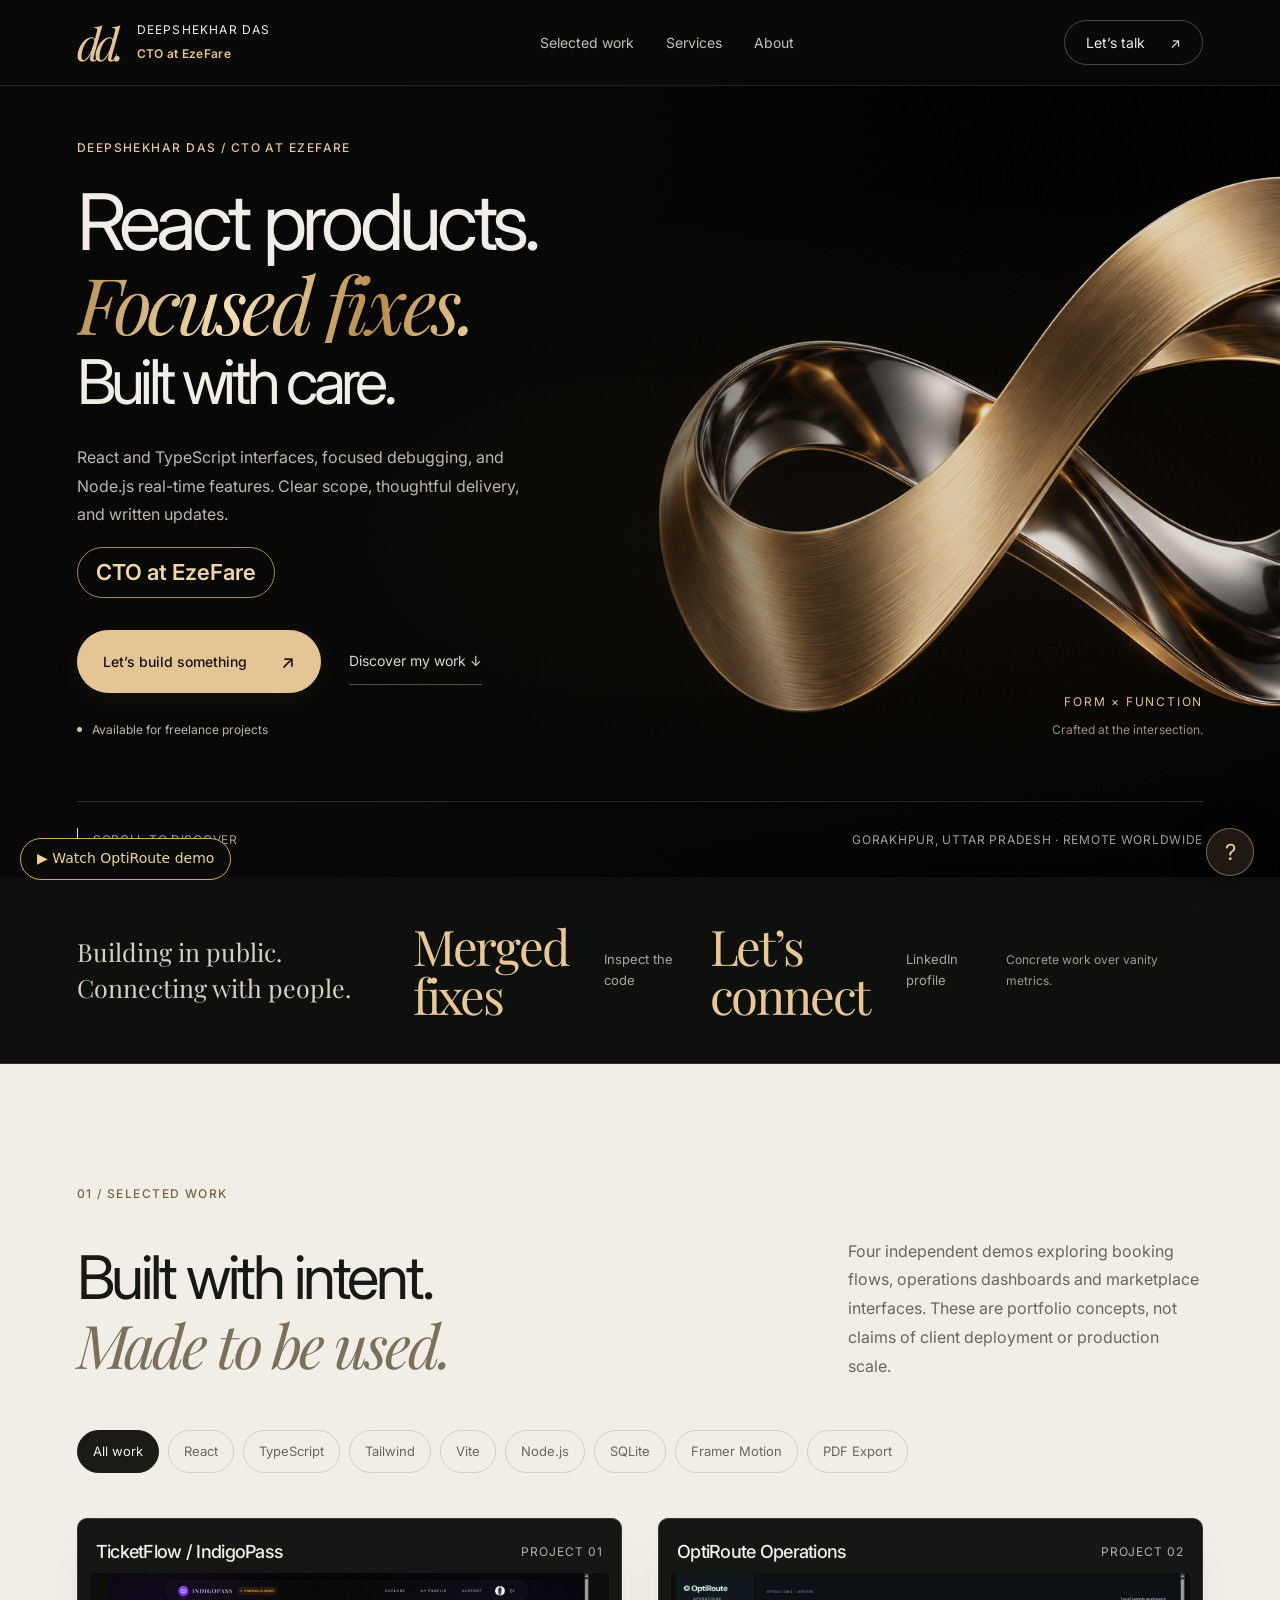
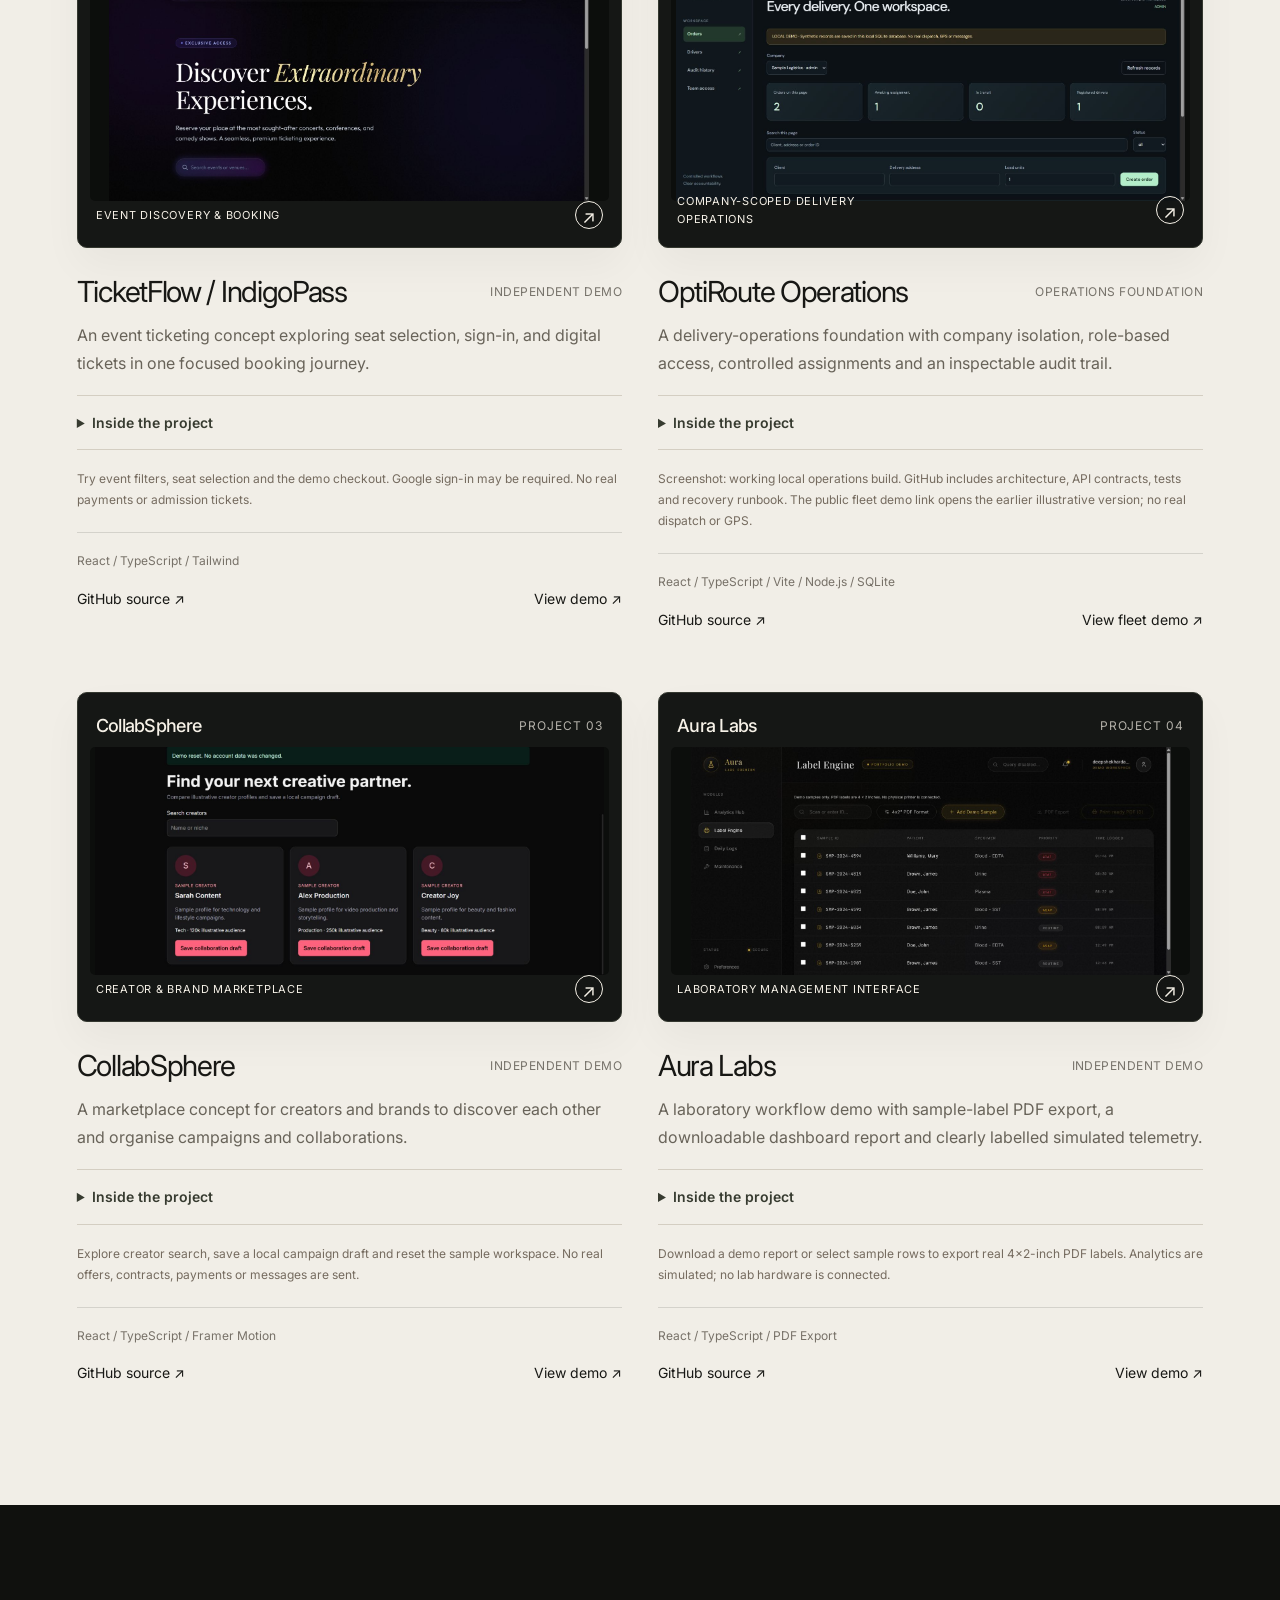
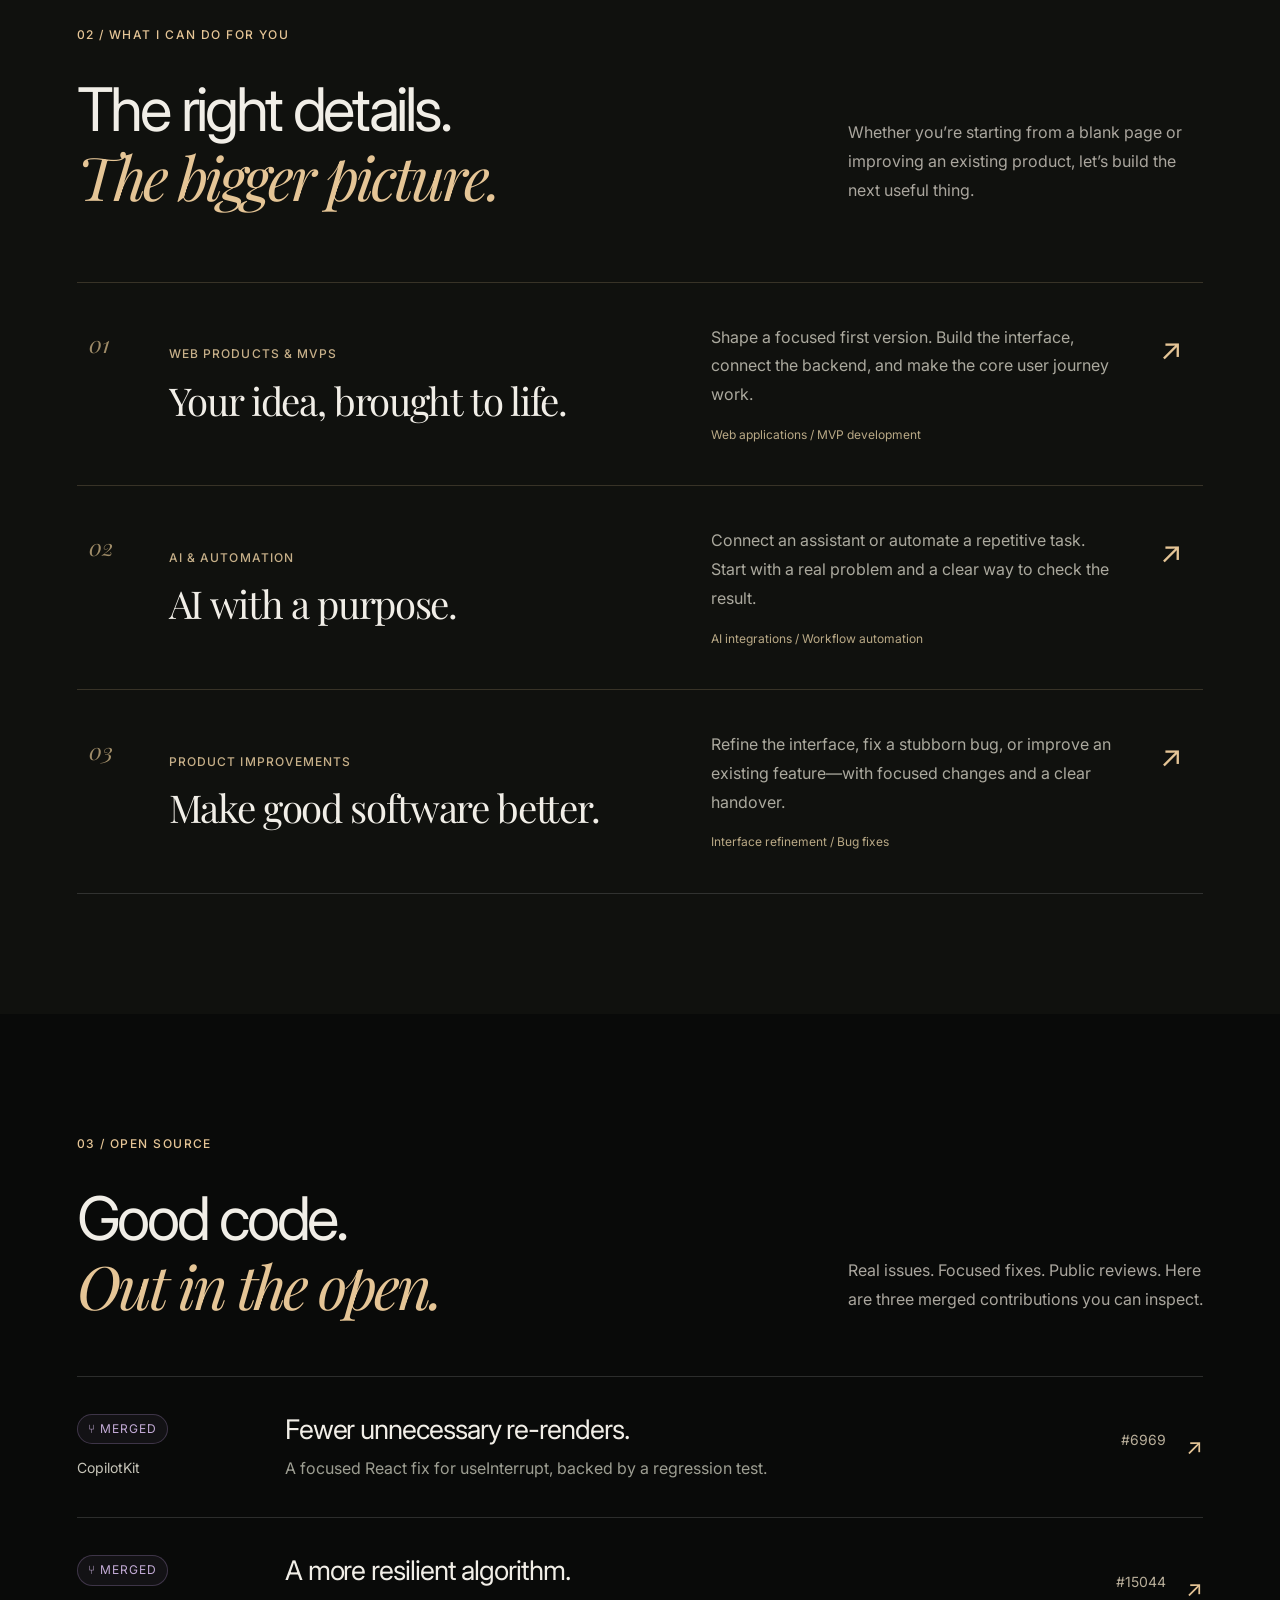
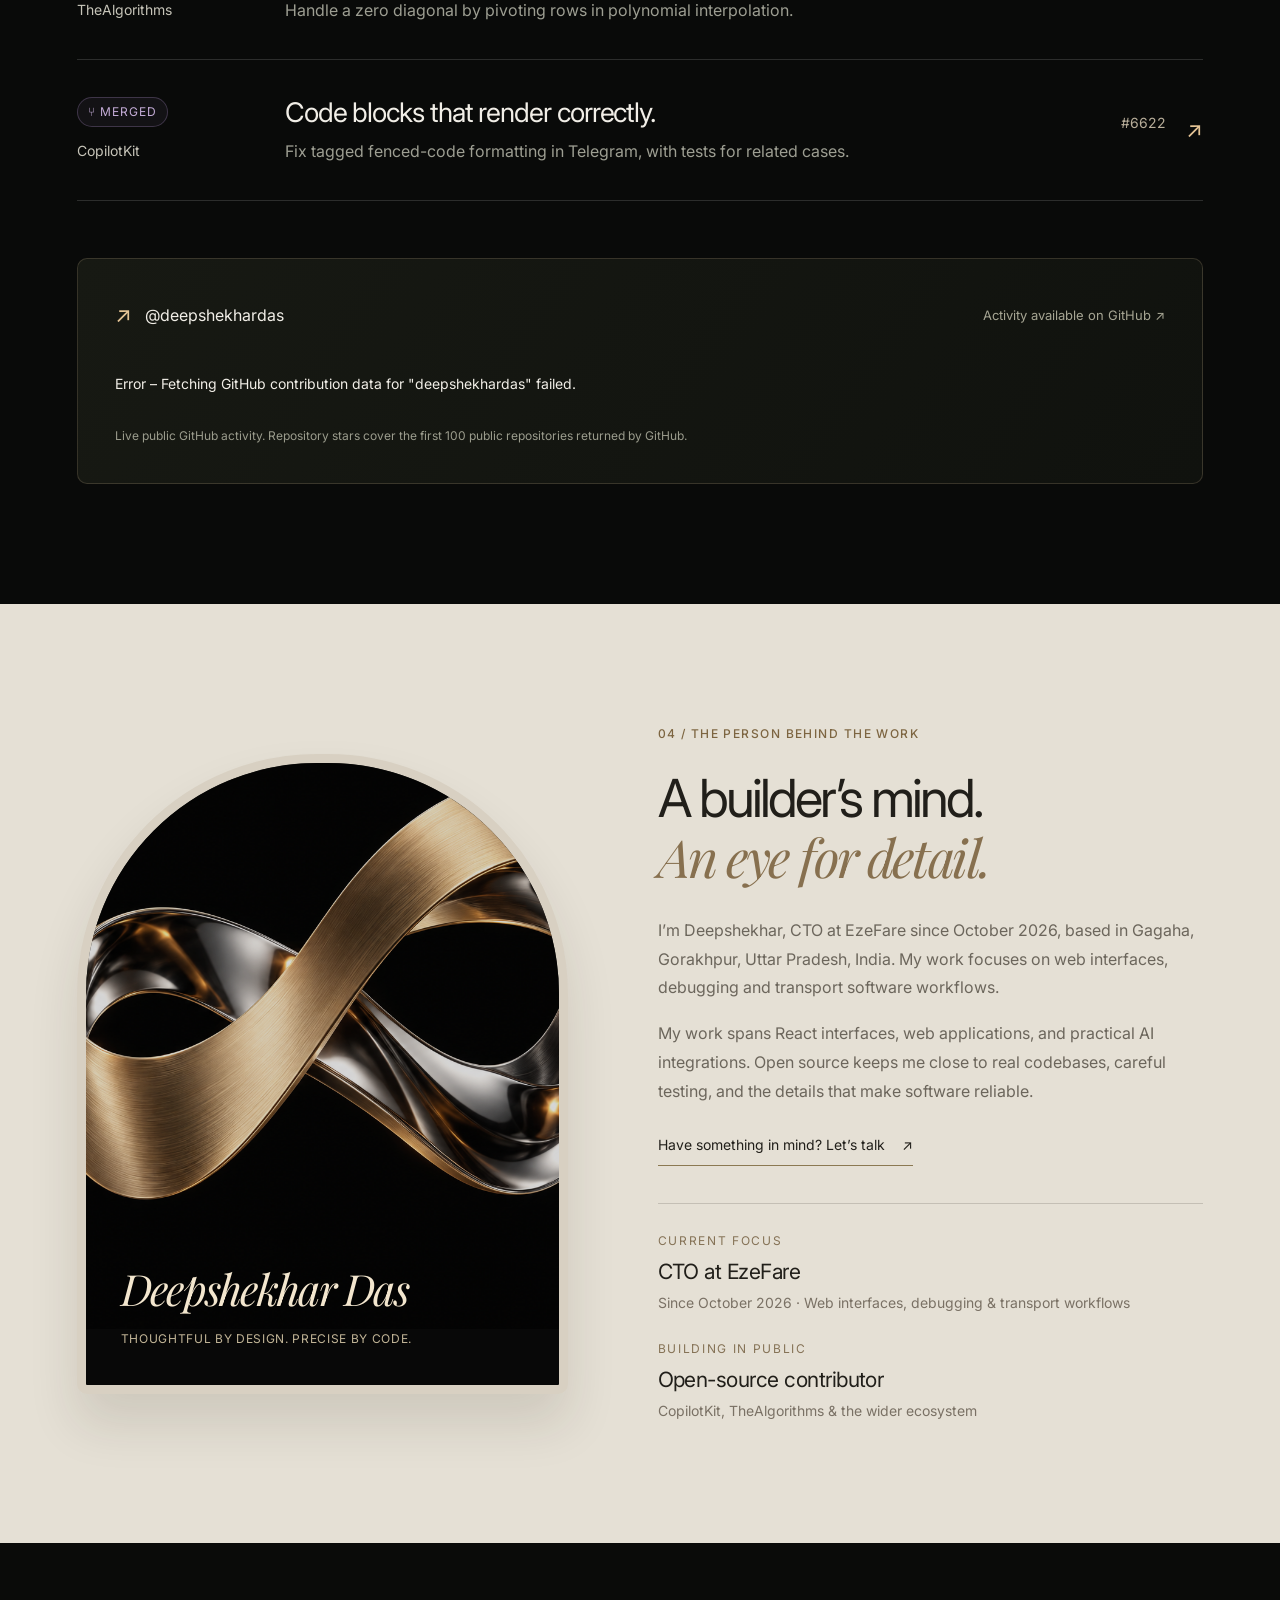
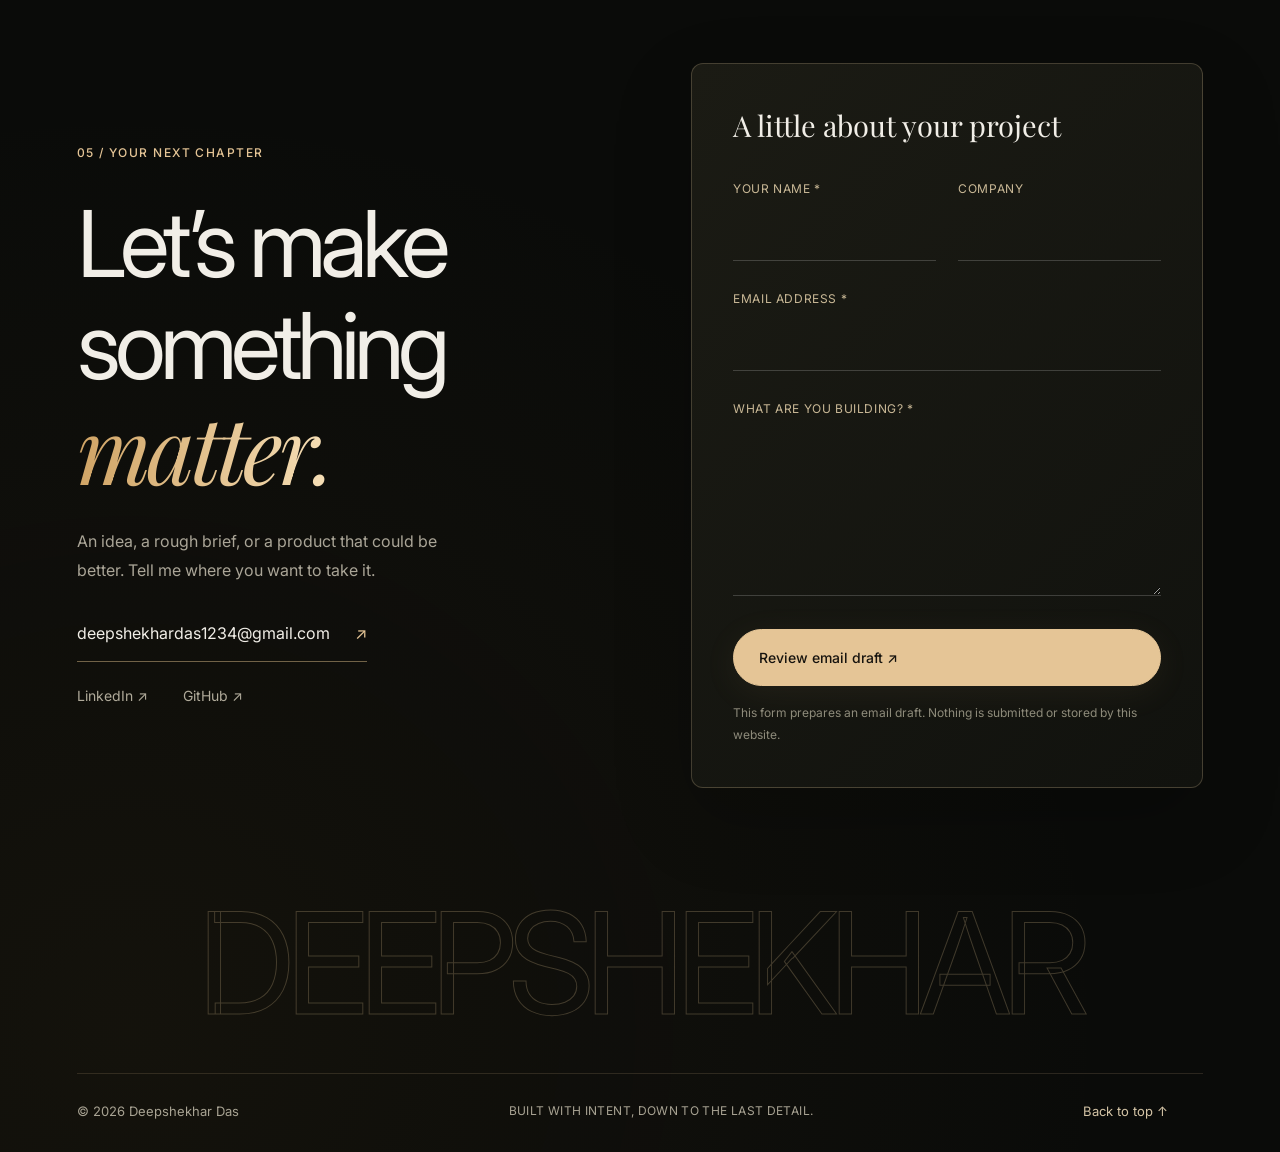
==== commit 497d127a: "Add narrated OptiRoute demo to portfolio" ====
--- a/index.html
+++ b/index.html
@@ -11,4 +11,4 @@
 <link rel="stylesheet" href="./atelier.css">
 <link rel="preload" as="image" href="./assets/hero-sculpture.png" fetchpriority="high">
 <script type="module" src="./assets/index-BwnWIdL-.js"></script>
-</head><body><a class="portfolio-skip" href="#hero-section">Skip to content</a><div id="root"></div><noscript>This portfolio needs JavaScript for its interactive sections. Contact Deepshekhar at deepshekhardas1234@gmail.com.</noscript></body></html>
+</head><body><a class="portfolio-skip" href="#hero-section">Skip to content</a><a href="./optiroute-demo.html" style="position:fixed;bottom:20px;left:20px;z-index:50;padding:10px 16px;border:1px solid #d4af37;border-radius:24px;background:#0a0a09;color:#ecd592;font:14px/1.4 system-ui,sans-serif;text-decoration:none">▶ Watch OptiRoute demo</a><div id="root"></div><noscript>This portfolio needs JavaScript for its interactive sections. Contact Deepshekhar at deepshekhardas1234@gmail.com.</noscript></body></html>
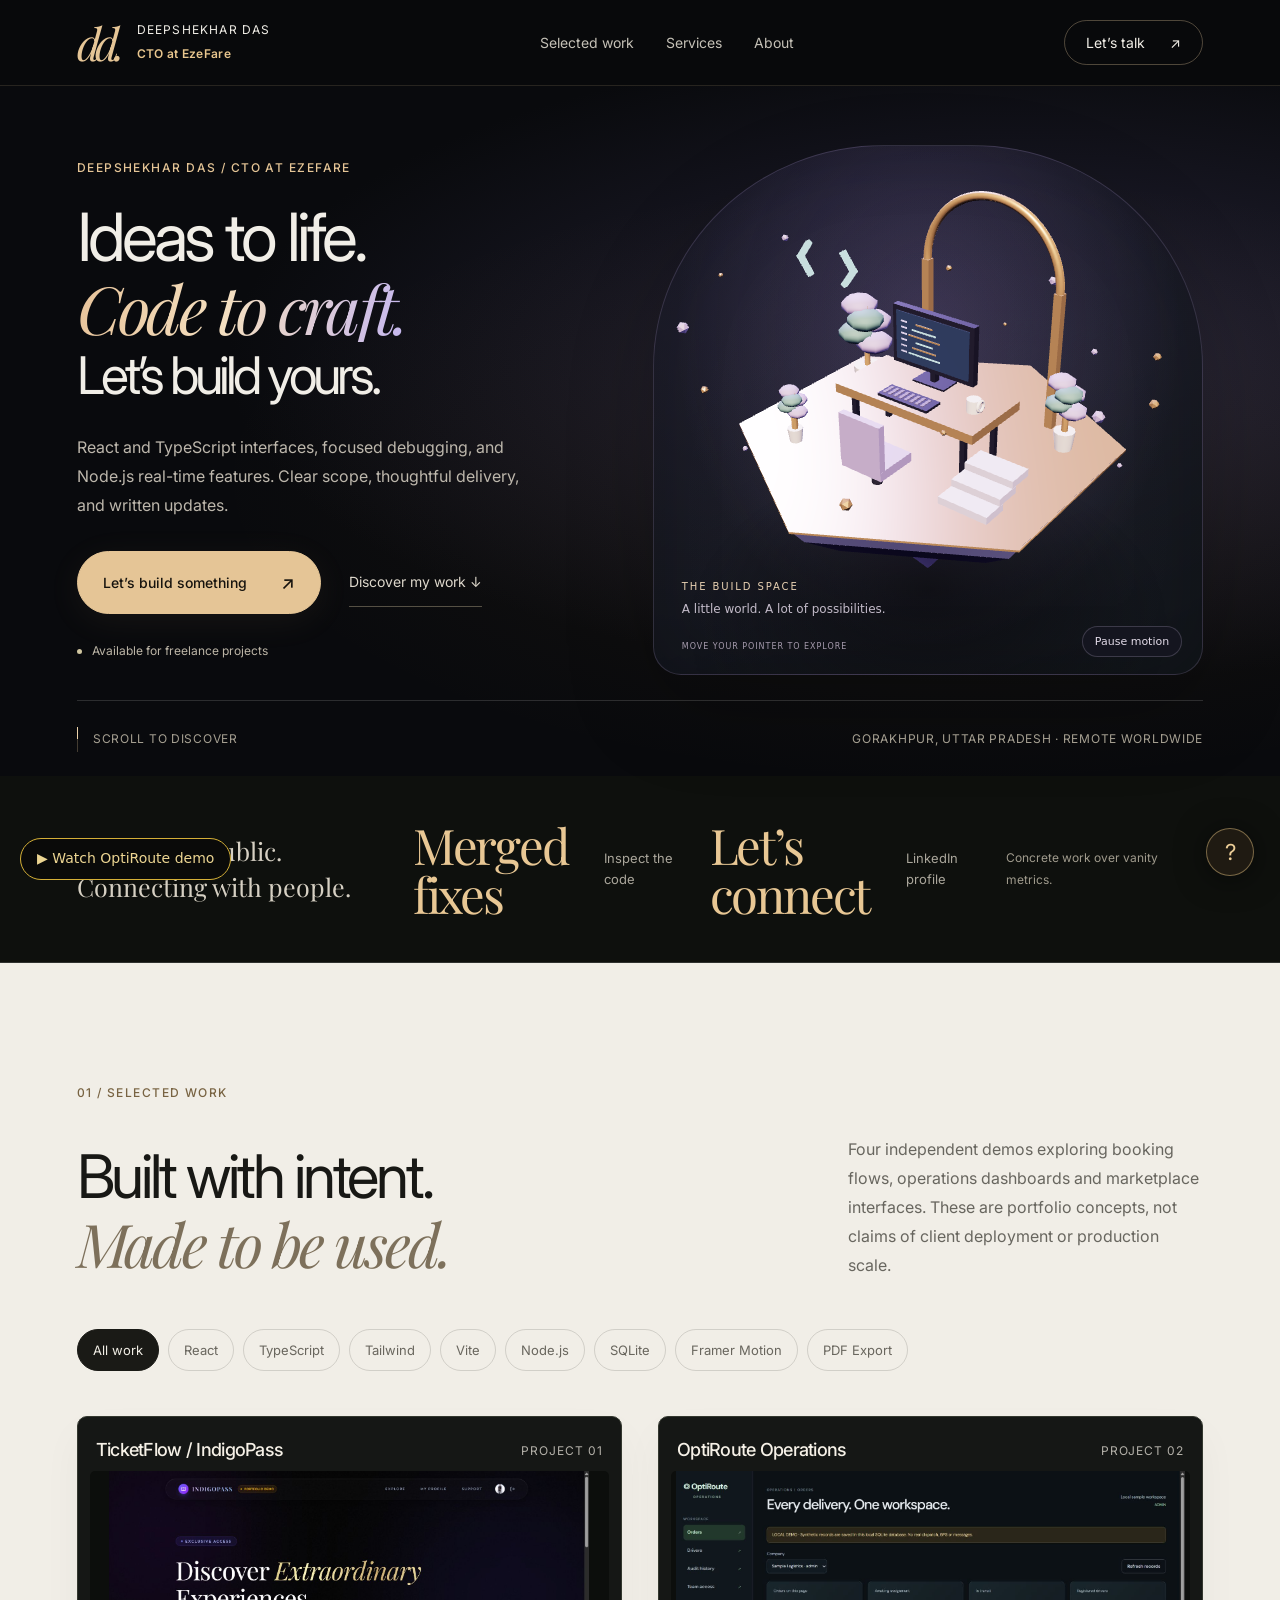
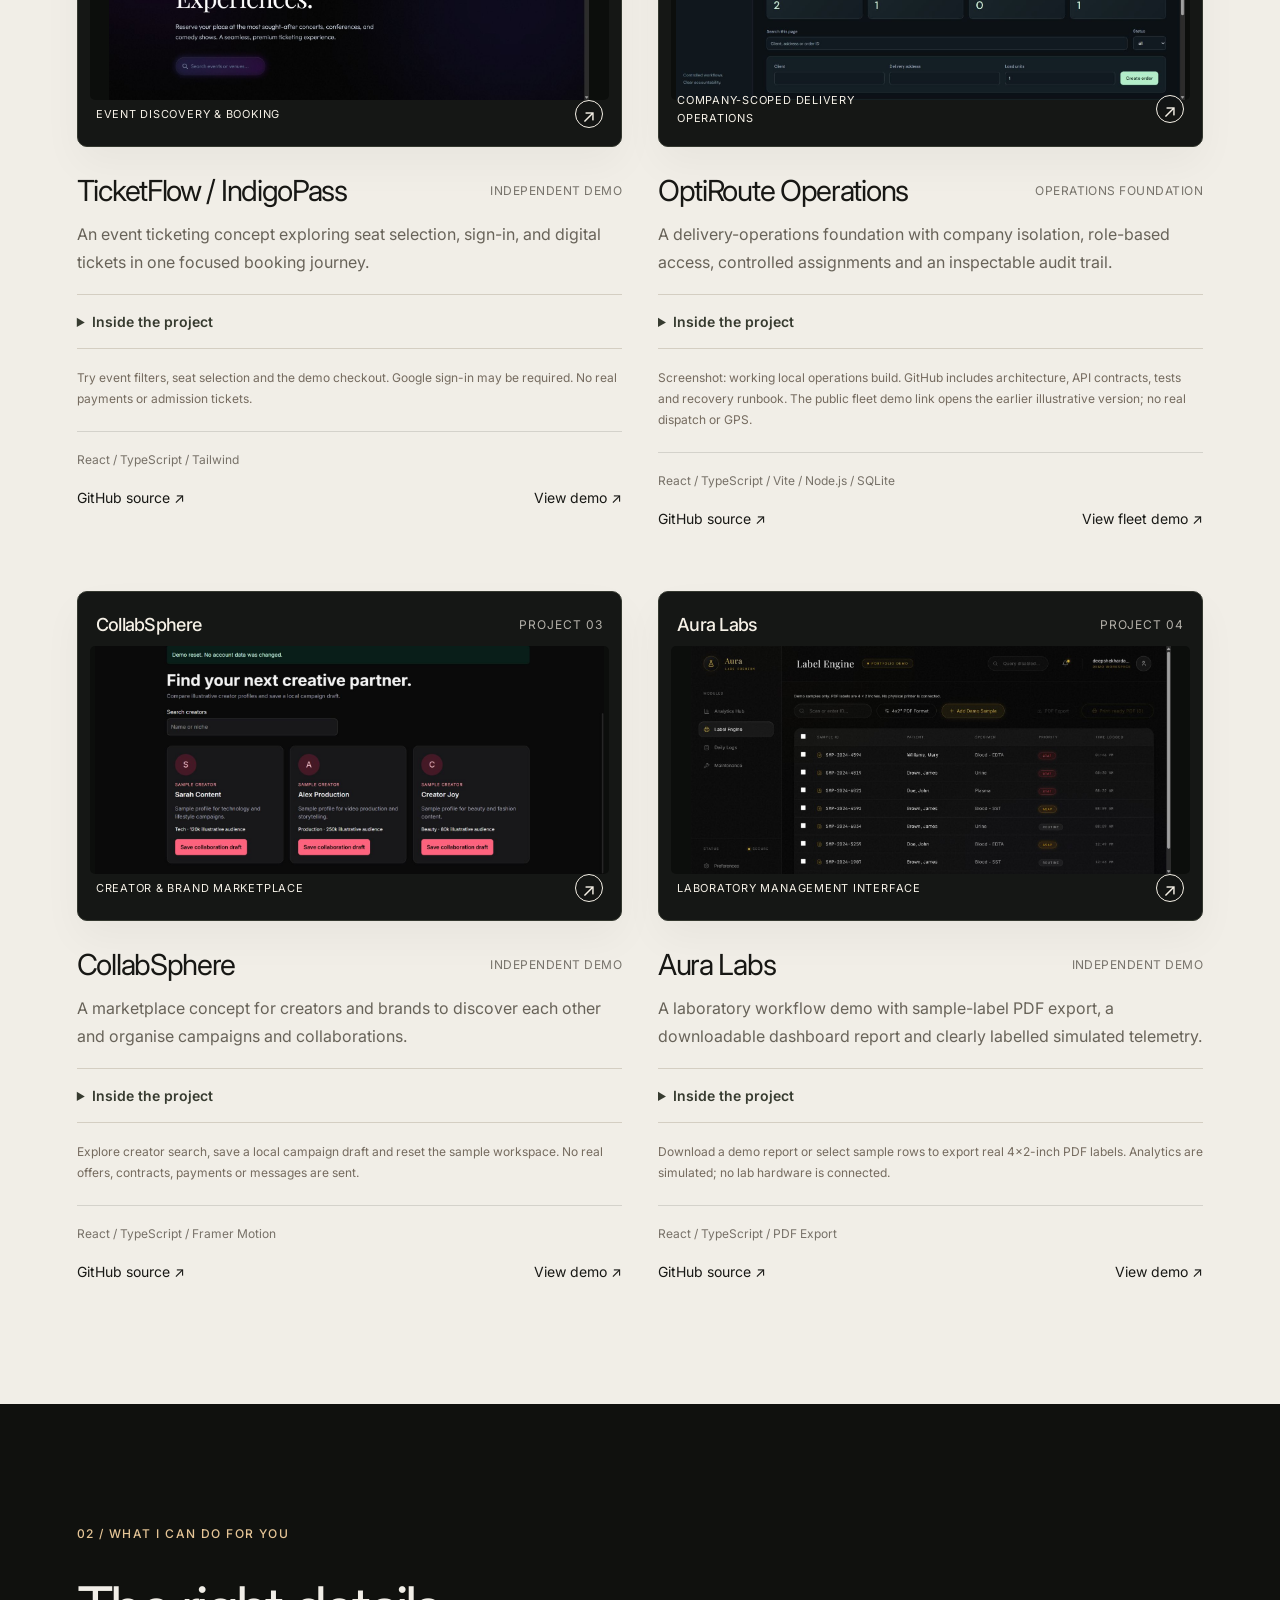
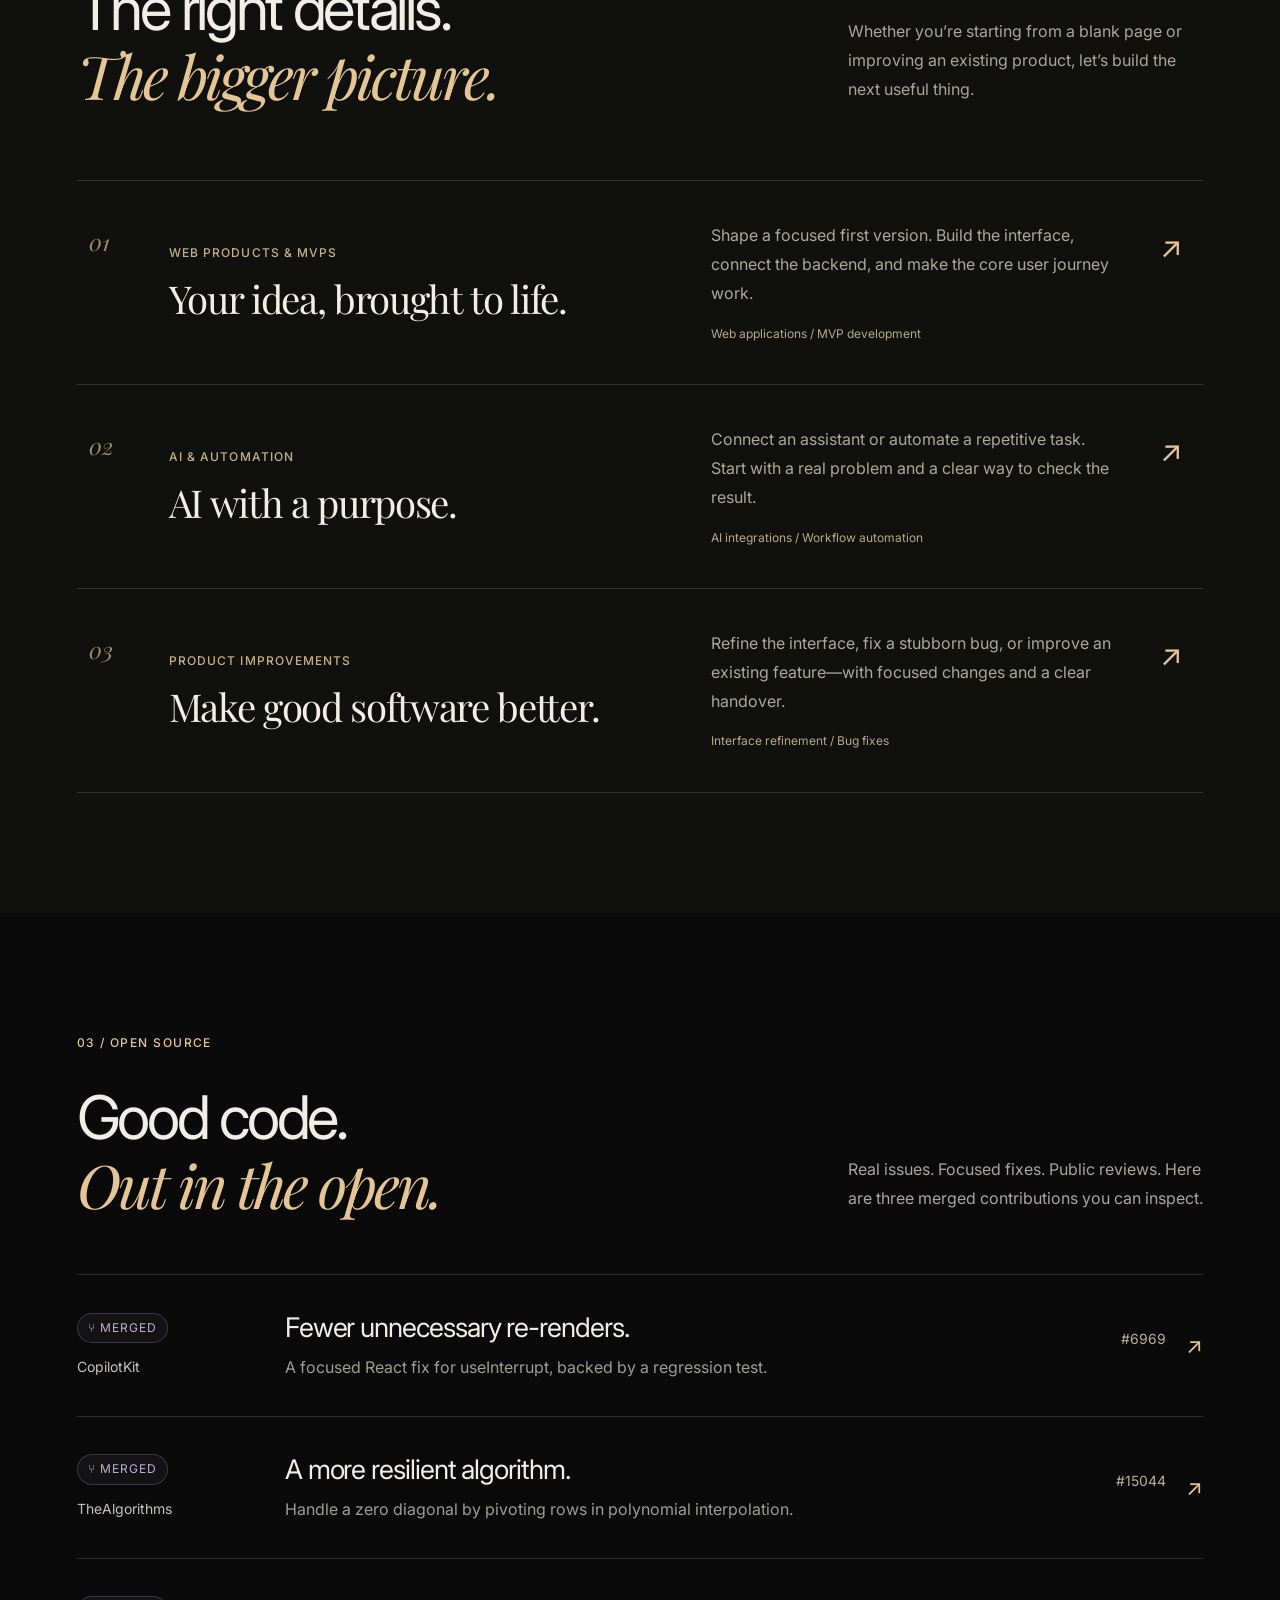
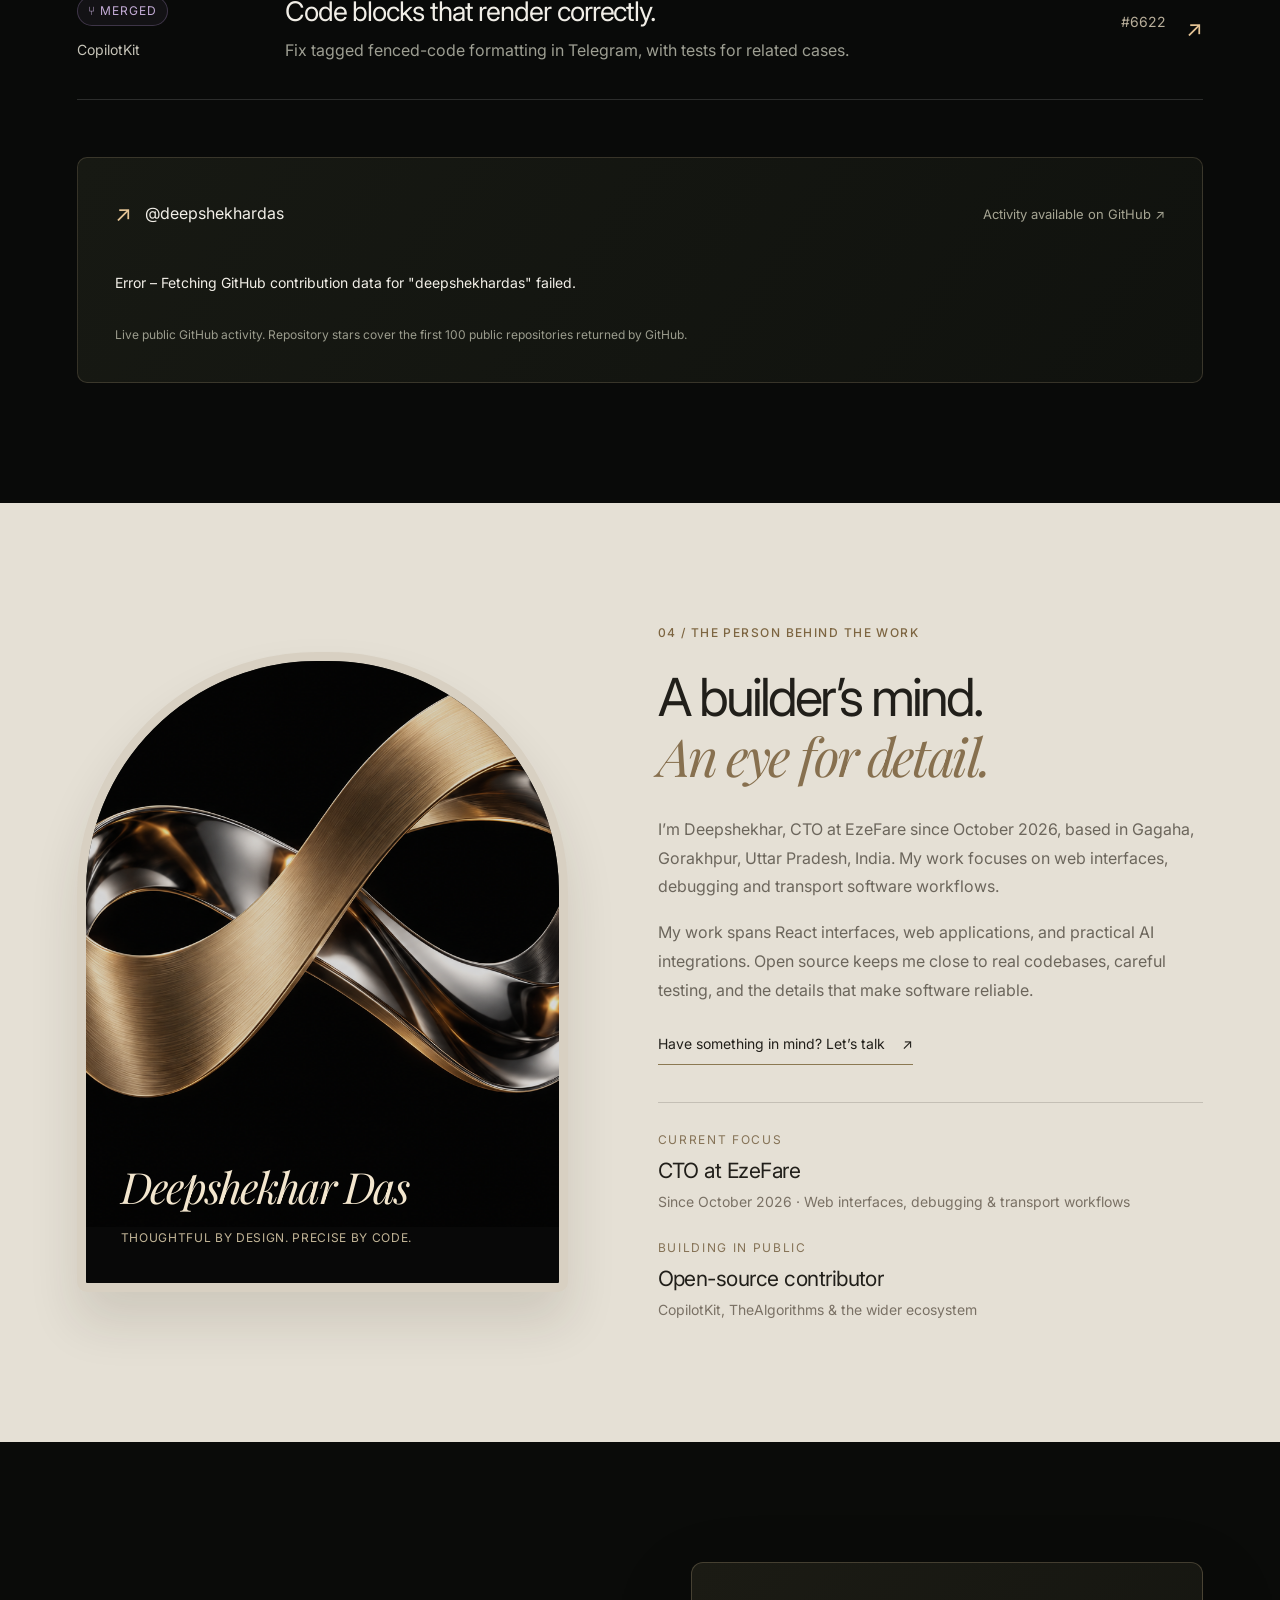
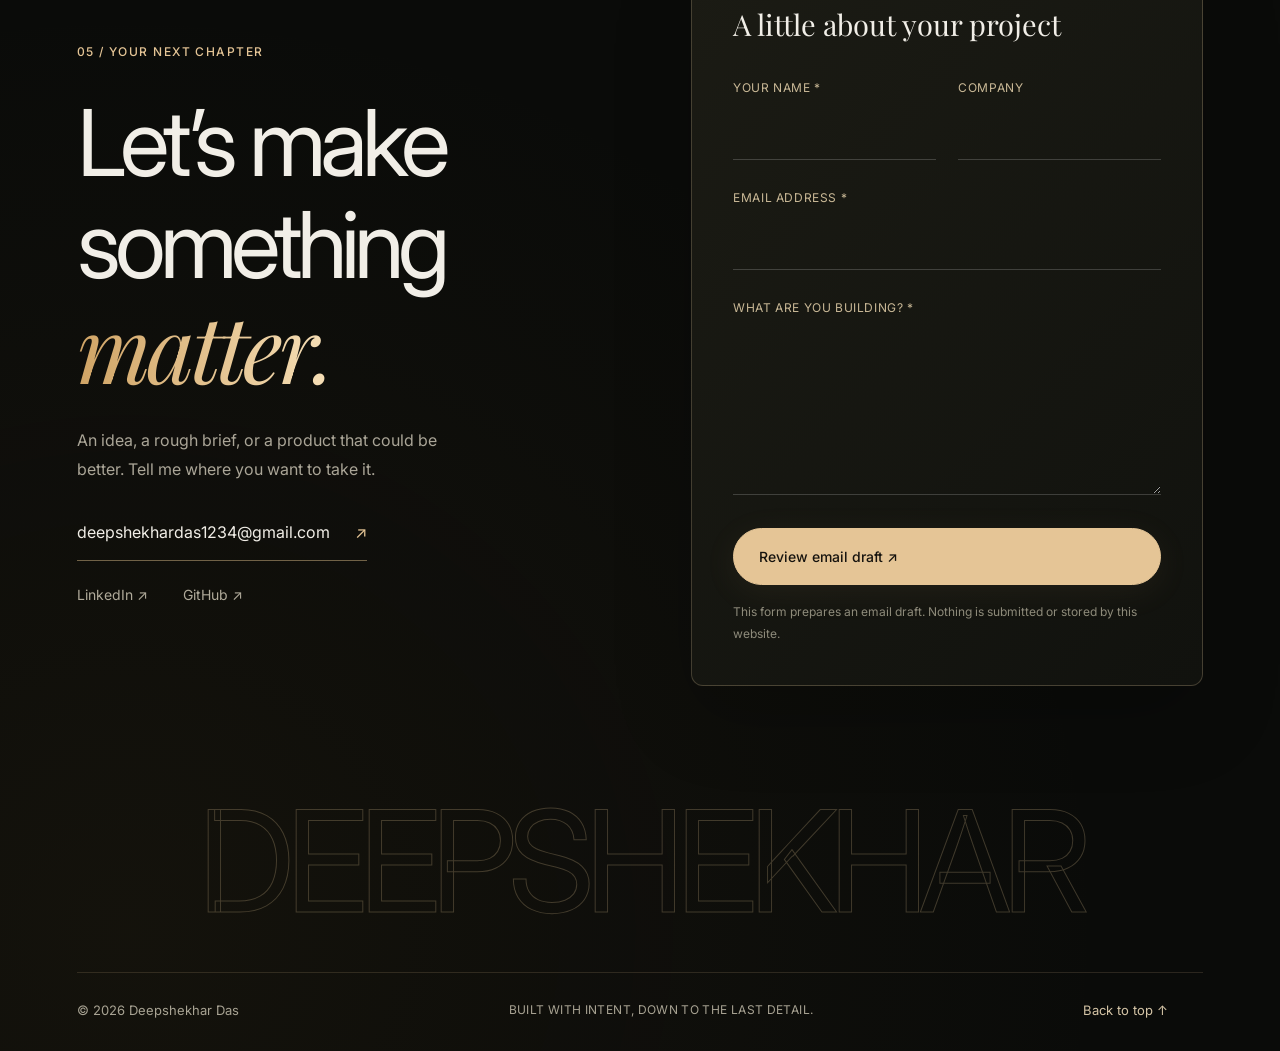
==== commit b5fffb10: "Add interactive floating studio portfolio hero" ====
--- a/index.html
+++ b/index.html
@@ -9,6 +9,6 @@
 <link rel="stylesheet" href="./assets/index-DVLcN9EI.css">
 <link rel="stylesheet" href="./portfolio.css">
 <link rel="stylesheet" href="./atelier.css">
-<link rel="preload" as="image" href="./assets/hero-sculpture.png" fetchpriority="high">
+<link rel="stylesheet" href="./world.css">
 <script type="module" src="./assets/index-BwnWIdL-.js"></script>
 </head><body><a class="portfolio-skip" href="#hero-section">Skip to content</a><a href="./optiroute-demo.html" style="position:fixed;bottom:20px;left:20px;z-index:50;padding:10px 16px;border:1px solid #d4af37;border-radius:24px;background:#0a0a09;color:#ecd592;font:14px/1.4 system-ui,sans-serif;text-decoration:none">▶ Watch OptiRoute demo</a><div id="root"></div><noscript>This portfolio needs JavaScript for its interactive sections. Contact Deepshekhar at deepshekhardas1234@gmail.com.</noscript></body></html>
--- a/world.css
+++ b/world.css
@@ -0,0 +1,23 @@
+.studio-hero { position:relative; isolation:isolate; display:grid; grid-template-columns:1fr 1fr; gap:2vw; align-items:center; min-height:690px; padding-top:36px; padding-bottom:78px; background:radial-gradient(ellipse at 80% 40%,#252337 0,transparent 55%),#090a0d; }
+.studio-hero:before,.hero-art-note { display:none; }
+.hero-copy { grid-column:1; grid-row:1; max-width:620px; }
+.studio-hero h1 { font-size:clamp(54px,5.2vw,80px); line-height:1.05; }
+.hero-copy .hero-role { display:none; }
+.studio-hero h1 em { background:linear-gradient(100deg,#e7c39a,#f4dfbf 45%,#c5b7f0); background-clip:text; -webkit-background-clip:text; }
+.studio-hero h1 > span:last-child { font-size:.78em; }
+.world-shell { position:relative; grid-column:2; grid-row:1; width:100%; height:530px; border:1px solid #b9a1d12e; border-radius:42% 42% 28px 28px; background:radial-gradient(ellipse at 50% 35%,#74609b55,transparent 65%),linear-gradient(155deg,#25243b80,#12161b); overflow:hidden; box-shadow:inset 0 0 70px #0003,0 35px 90px #0003; }
+.world-canvas { position:absolute; inset:0; background:radial-gradient(ellipse at 50% 70%,#b9a1d10c,transparent 65%); }
+.world-canvas canvas { display:block; width:100%; height:100%; }
+.world-caption { position:absolute; left:28px; right:28px; bottom:56px; display:flex; flex-direction:column; gap:6px; pointer-events:none; }
+.world-caption span:last-child { color:#c3bbc9; font:12px/1.5 system-ui,sans-serif; }
+.world-live { color:#e9d2b3; letter-spacing:.19em; font:10px/1.5 system-ui,sans-serif; }
+.world-motion { position:absolute; bottom:17px; right:20px; border:1px solid #c4b6d23b; border-radius:20px; color:#e2dbe8; padding:7px 12px; background:#14151f; font:11px/1.4 system-ui,sans-serif; cursor:pointer; }
+.world-hint { position:absolute; bottom:21px; left:28px; color:#a69bad; letter-spacing:.12em; font:8px/1.5 system-ui,sans-serif; }
+.hero-foot { position:absolute; bottom:24px; left:6vw; right:6vw; margin:0; }
+.studio-header { background:#090a0de8; }
+.world-canvas[data-state="fallback"] { background:url('./assets/hero-sculpture.png') center/contain no-repeat; }
+@media(min-width:1500px){.world-shell{height:650px}.studio-hero{min-height:860px}}
+@media(max-width:900px){.studio-hero{grid-template-columns:1fr;gap:32px;padding:44px 24px 95px}.hero-copy{grid-column:1;grid-row:1;max-width:100%}.world-shell{grid-column:1;grid-row:2;height:480px;max-width:580px;justify-self:center}.studio-hero h1{font-size:clamp(54px,9vw,80px)}.hero-foot{left:24px;right:24px}.hero-copy>.studio-kicker{margin-bottom:24px}.studio .hero-intro{max-width:550px!important}}
+@media(max-width:480px){.studio-hero{padding-top:32px;gap:28px}.studio-hero h1{font-size:clamp(44px,11vw,57px)}.world-shell{height:390px;border-radius:40% 40% 22px 22px}.world-caption{left:20px;bottom:59px}.world-hint{left:20px;font-size:7px}.hero-foot>span{max-width:170px;font-size:9px}.studio-actions{gap:16px}.hero-copy .hero-role{font-size:16px}.world-caption span:last-child{font-size:11px}}
+@media(prefers-reduced-motion:reduce){.world-hint{display:none}}
+@media(max-width:480px){.studio-header .brand-name{display:none}.studio-header nav{gap:12px}.studio-header nav a,.studio-header .header-contact{white-space:nowrap}.studio-header .header-contact{padding:9px 14px}.studio .hero-intro{line-height:1.65}.studio-actions{flex-direction:row;align-items:center;flex-wrap:wrap}.studio-actions a{font-size:12px}.world-caption{bottom:65px}}
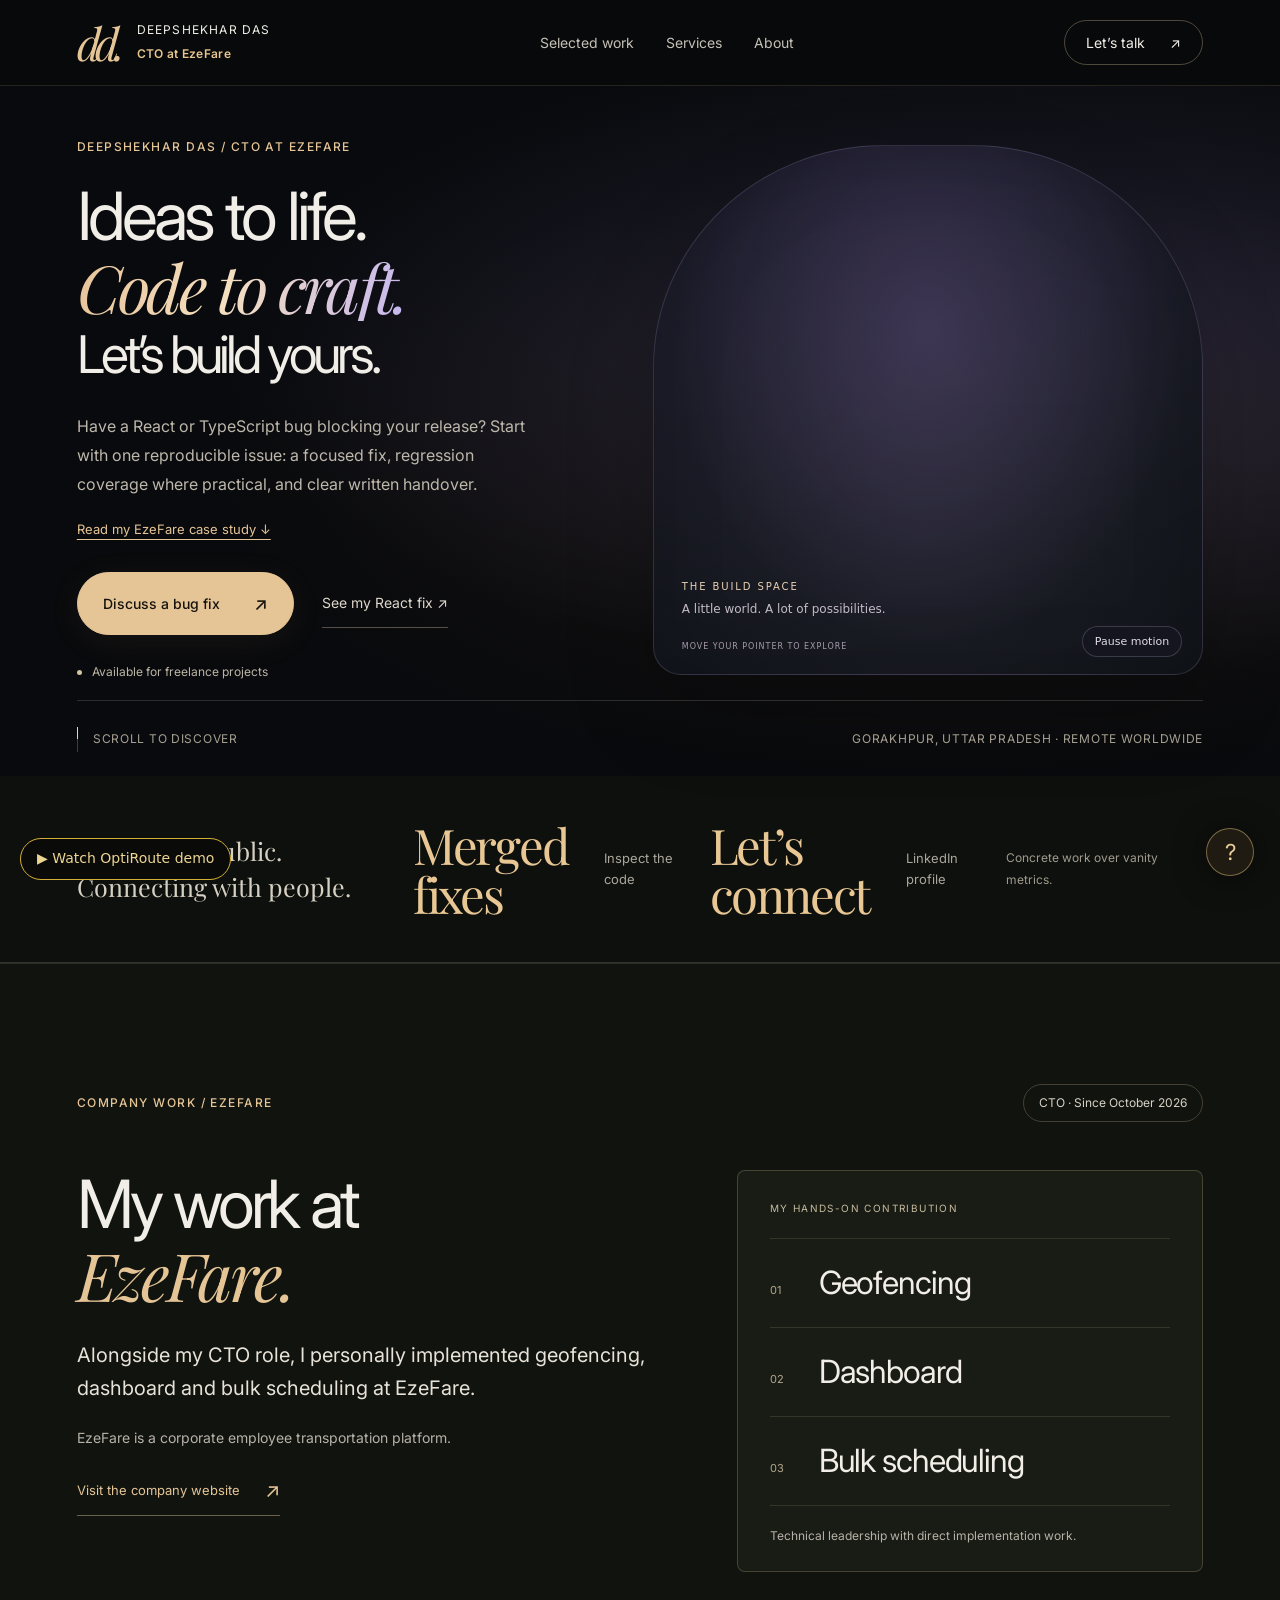
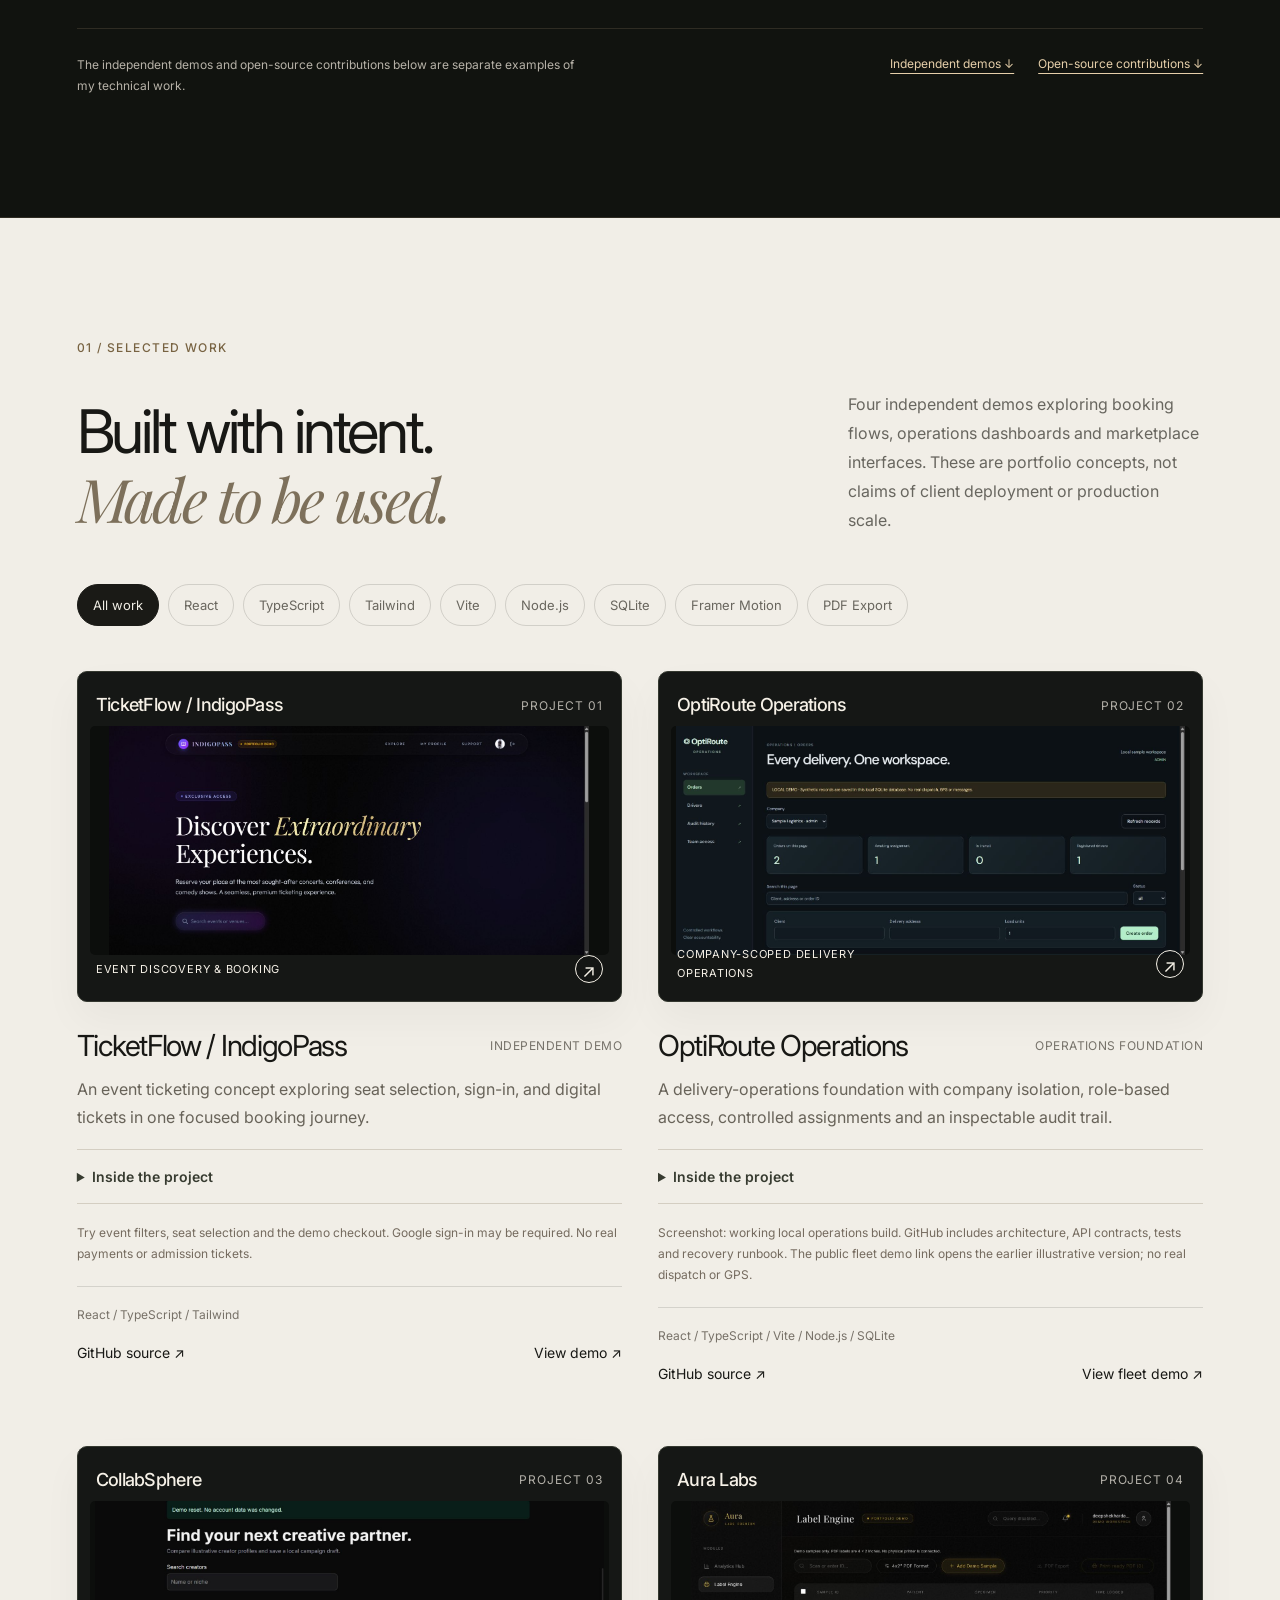
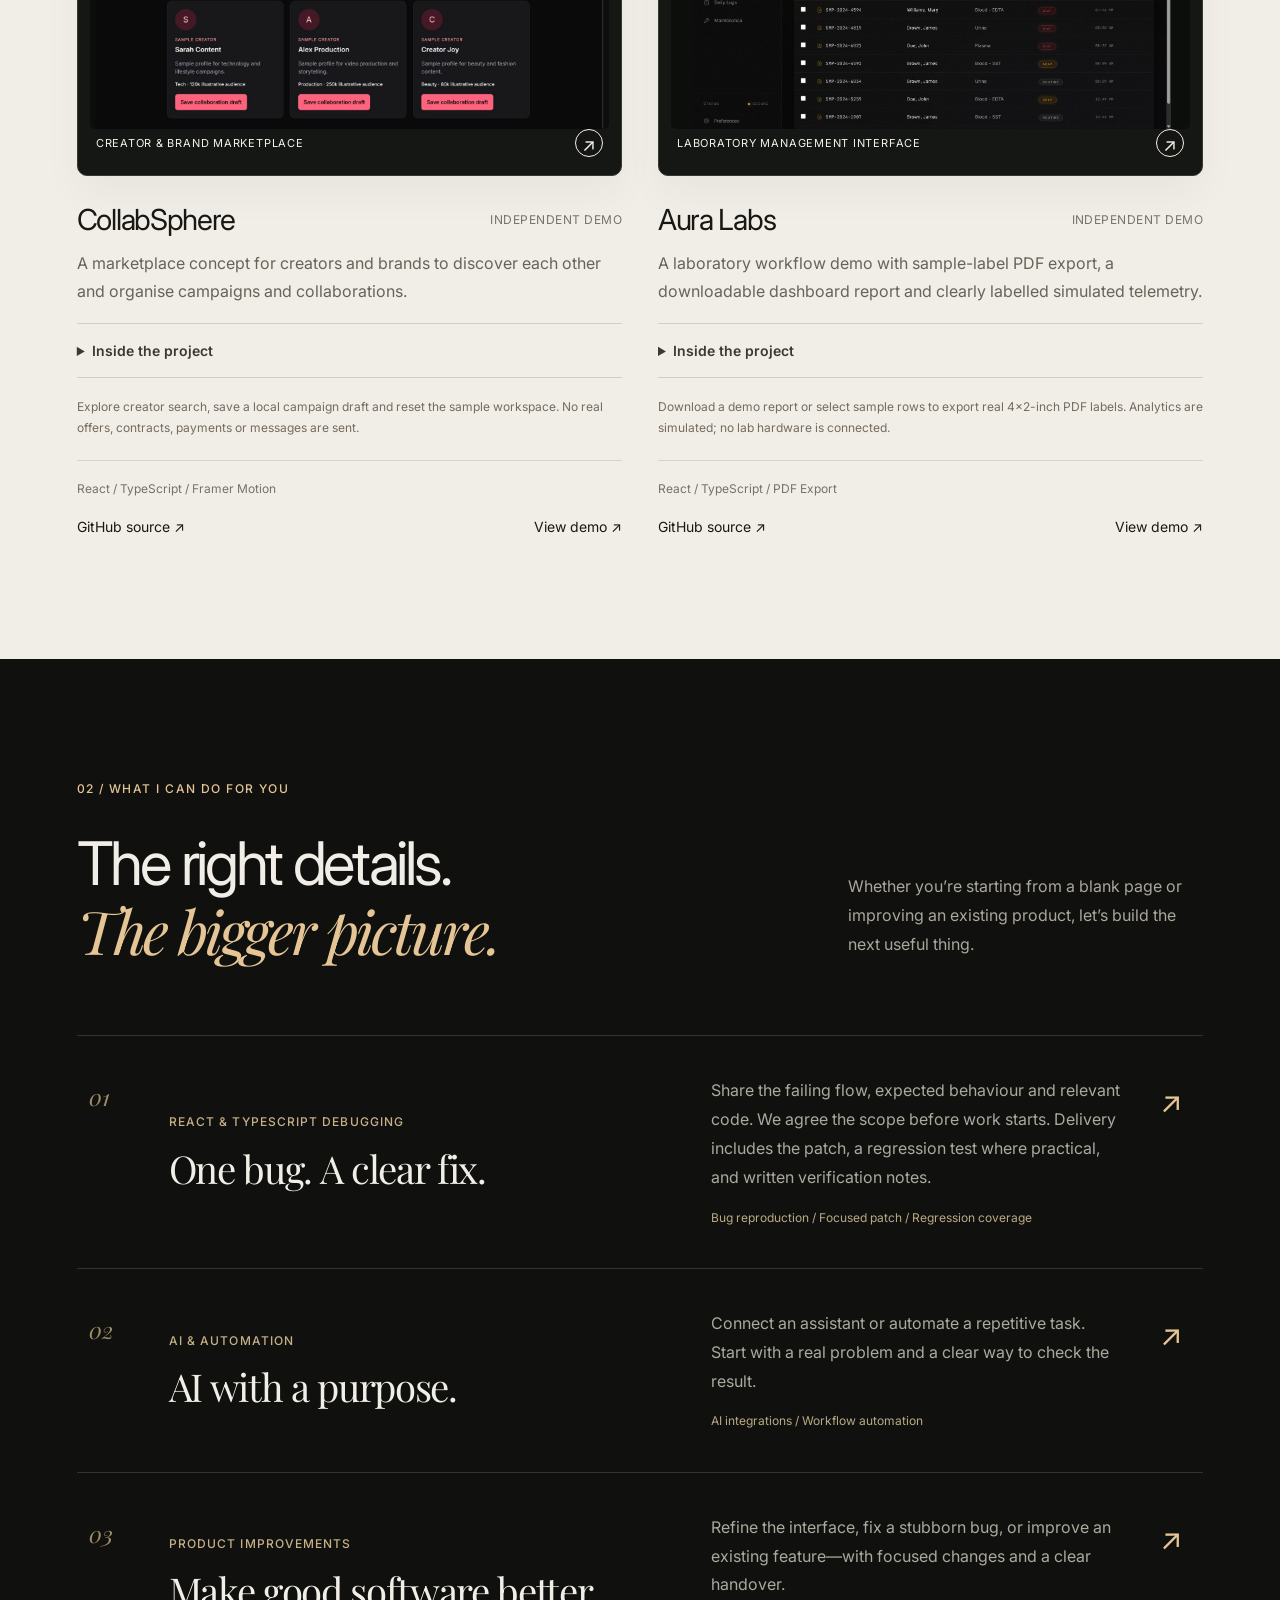
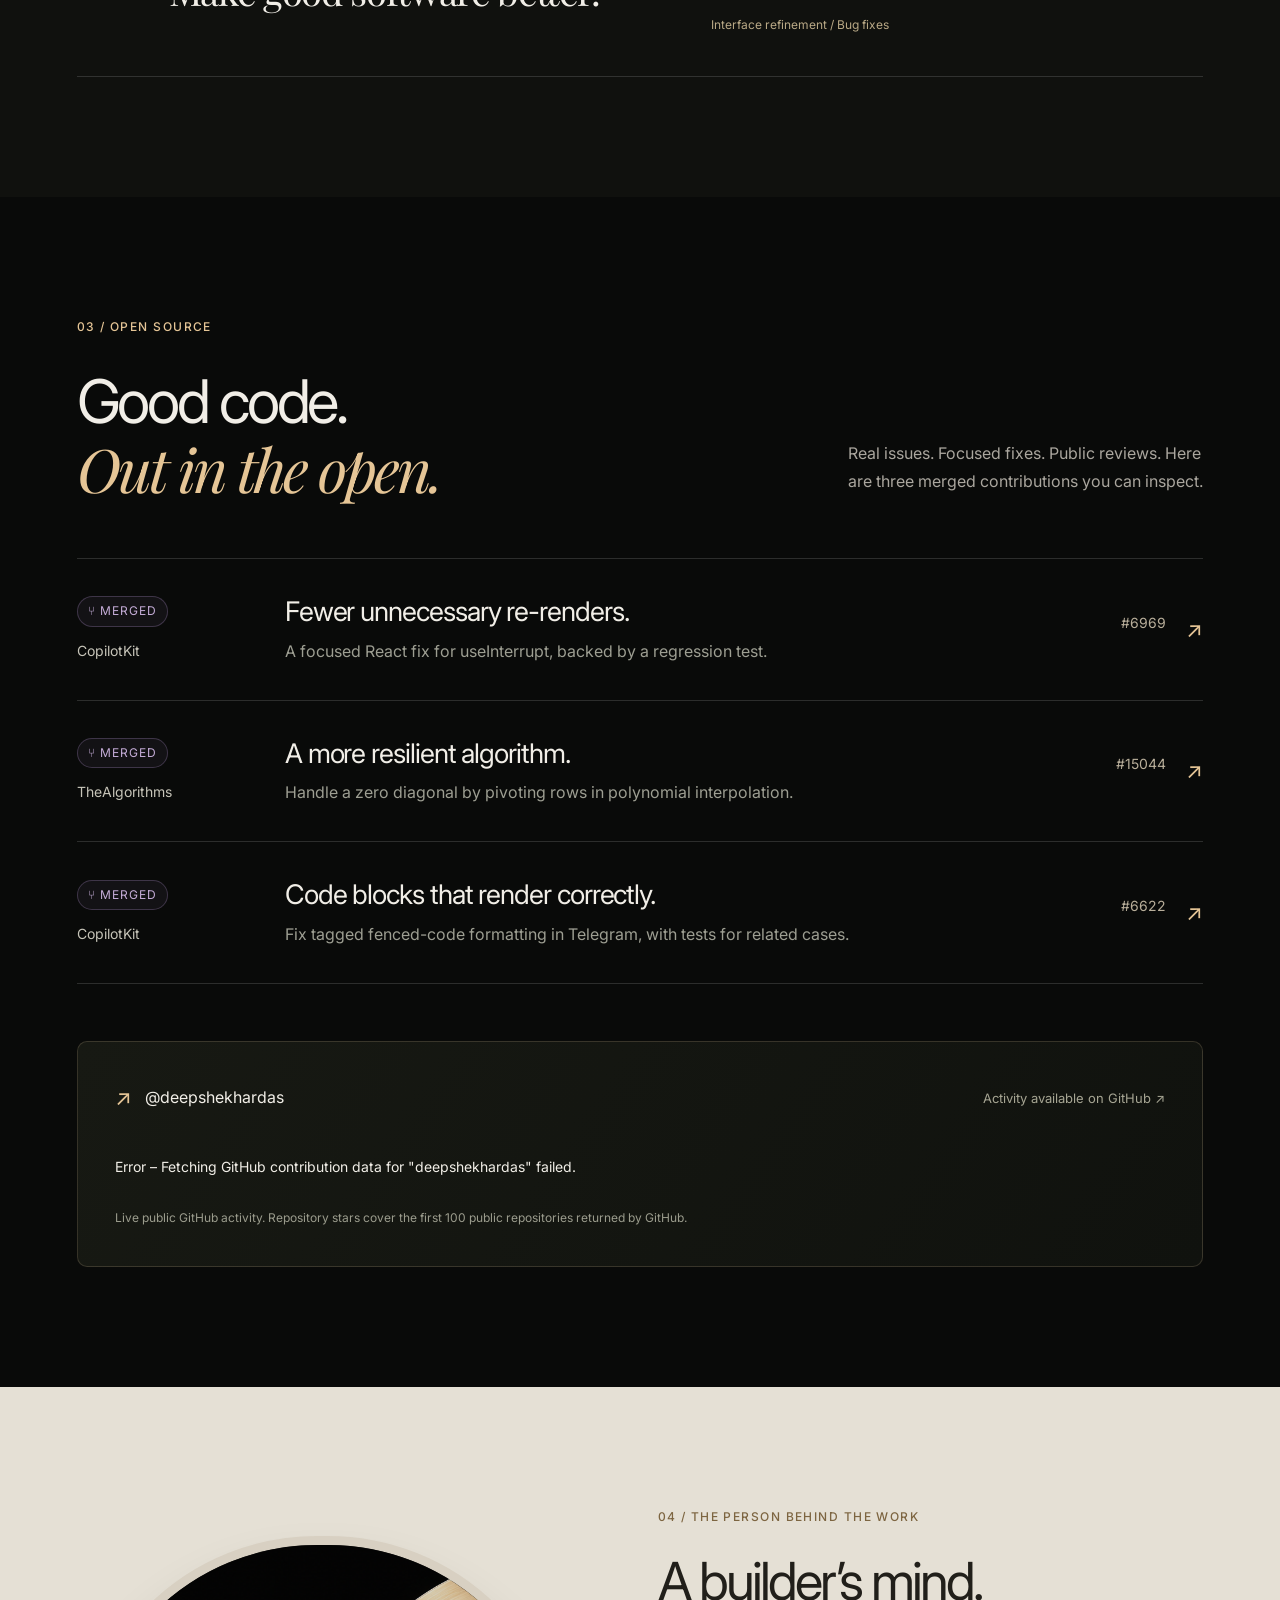
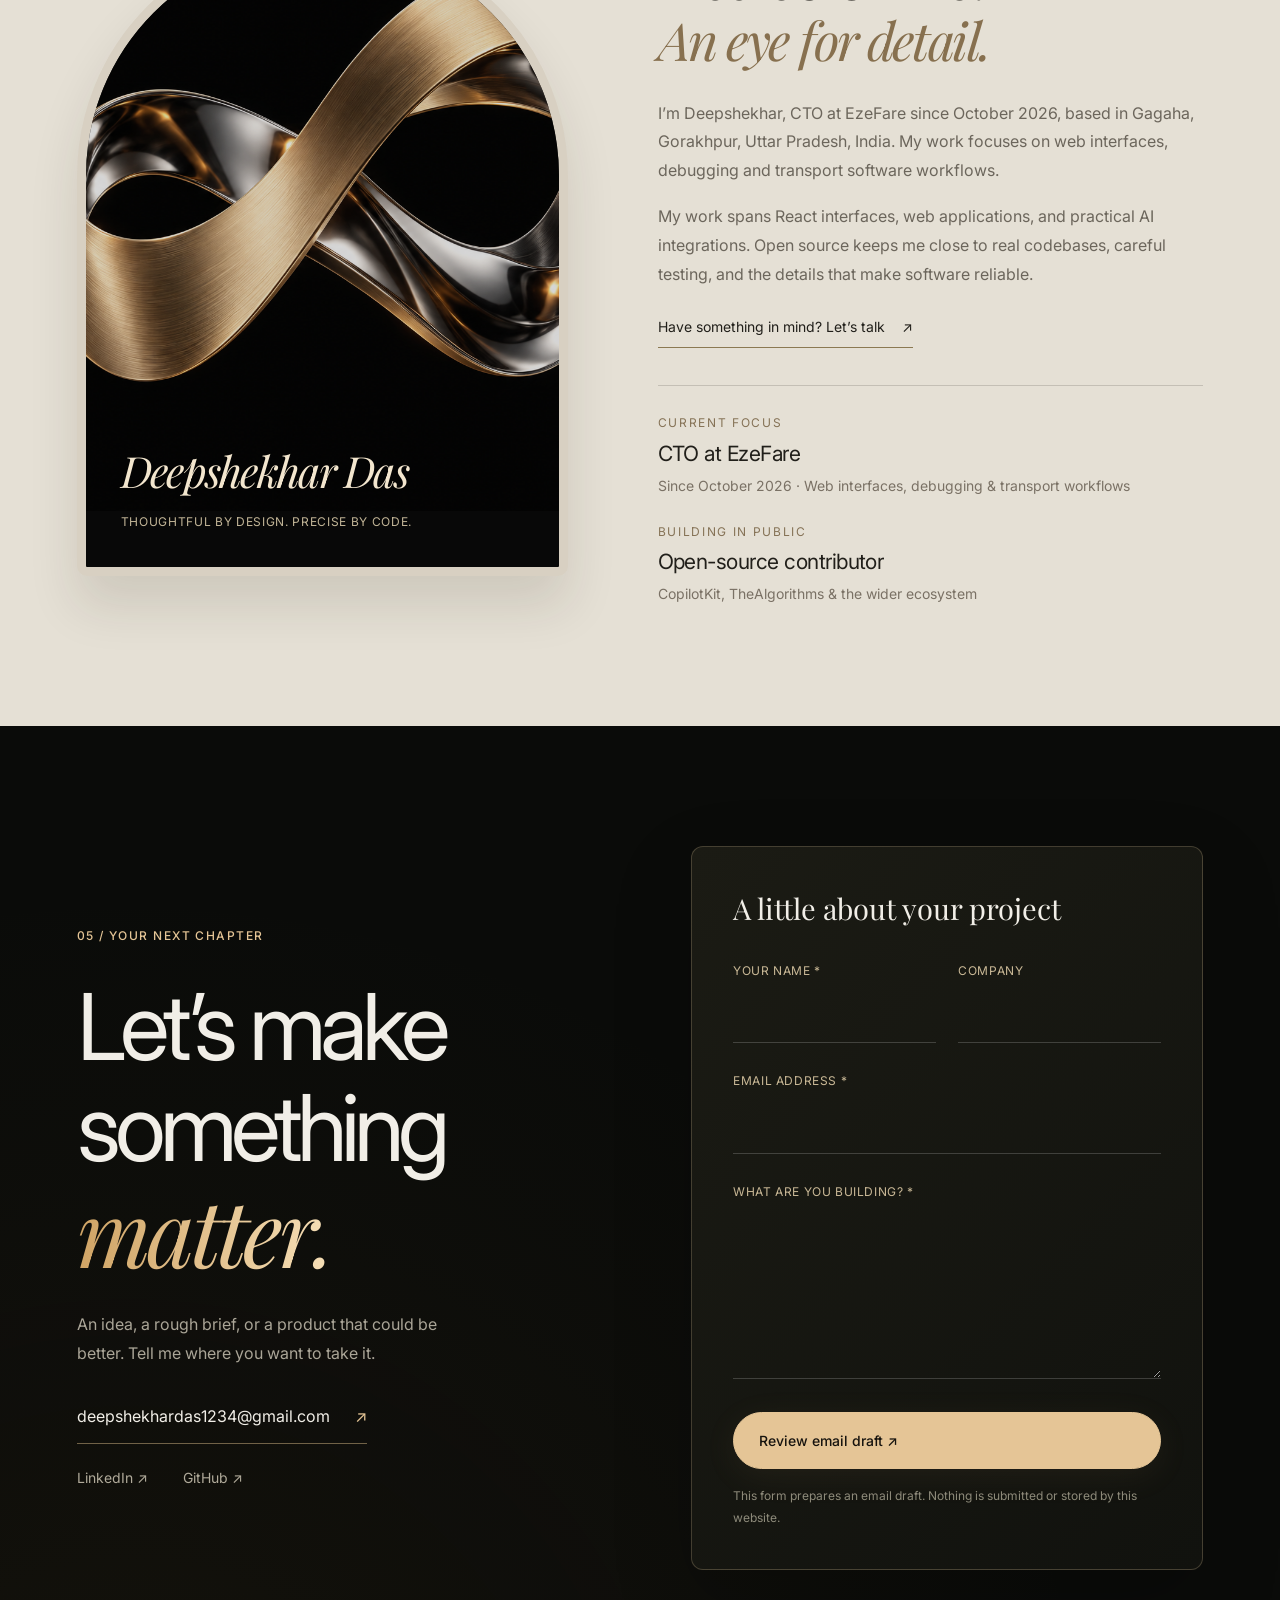
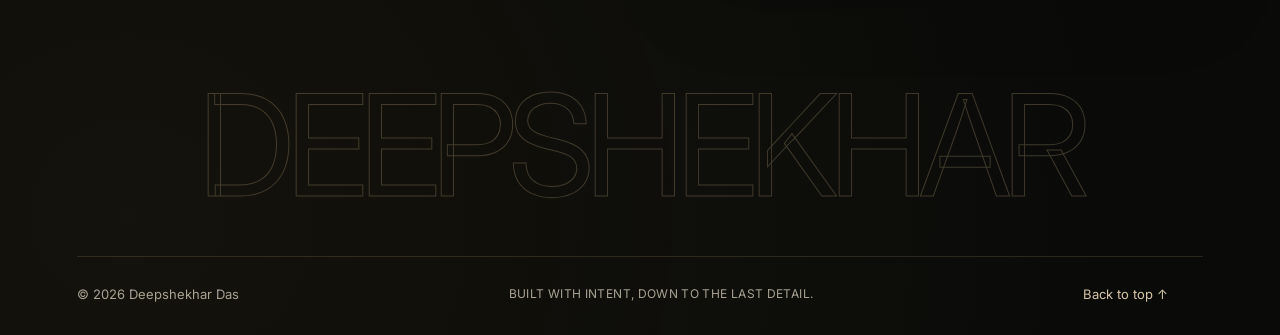
==== commit 240c14a7: "Add EzeFare CTO contribution case study" ====
--- a/index.html
+++ b/index.html
@@ -10,5 +10,6 @@
 <link rel="stylesheet" href="./portfolio.css">
 <link rel="stylesheet" href="./atelier.css">
 <link rel="stylesheet" href="./world.css">
+<link rel="stylesheet" href="./ezefare-case.css?v=cto-20261107">
 <script type="module" src="./assets/index-BwnWIdL-.js"></script>
 </head><body><a class="portfolio-skip" href="#hero-section">Skip to content</a><a href="./optiroute-demo.html" style="position:fixed;bottom:20px;left:20px;z-index:50;padding:10px 16px;border:1px solid #d4af37;border-radius:24px;background:#0a0a09;color:#ecd592;font:14px/1.4 system-ui,sans-serif;text-decoration:none">▶ Watch OptiRoute demo</a><div id="root"></div><noscript>This portfolio needs JavaScript for its interactive sections. Contact Deepshekhar at deepshekhardas1234@gmail.com.</noscript></body></html>
--- a/ezefare-case.css
+++ b/ezefare-case.css
@@ -0,0 +1,186 @@
+/* EzeFare role and personal contribution, using the existing portfolio palette. */
+.studio .hero-case-link {
+  display: block;
+  width: fit-content;
+  margin-top: 20px;
+  color: var(--gold);
+  font-size: 13px;
+  text-decoration: underline;
+  text-underline-offset: 5px;
+}
+.ezefare-case {
+  position: relative;
+  background: #11130f;
+  border-top: 1px solid #ddc39925;
+  border-bottom: 1px solid #ddc39925;
+  scroll-margin-top: 12px;
+}
+.ezefare-case-meta {
+  display: flex;
+  justify-content: space-between;
+  align-items: center;
+  gap: 24px;
+  margin-bottom: 48px;
+}
+.studio .ezefare-role {
+  color: #d8d2c5;
+  border: 1px solid #ddc39940;
+  border-radius: 99px;
+  padding: 8px 15px;
+  font-size: 12px;
+}
+.ezefare-case-layout {
+  display: grid;
+  grid-template-columns: minmax(0, 1.1fr) minmax(0, .9fr);
+  gap: clamp(40px, 7vw, 112px);
+  align-items: start;
+}
+.ezefare-case-intro {
+  max-width: 650px;
+}
+.studio .ezefare-case-intro h2 {
+  font-size: clamp(47px, 5.2vw, 80px);
+  line-height: 1.04;
+  letter-spacing: -.06em;
+}
+.studio .ezefare-case-lead {
+  max-width: 570px;
+  margin-top: 30px;
+  color: #e8e3d8;
+  font-size: 20px;
+  line-height: 1.65;
+}
+.studio .ezefare-company-context {
+  max-width: 510px;
+  margin-top: 20px;
+  color: #b7b2a8;
+  font-size: 14px;
+  line-height: 1.8;
+}
+.ezefare-company-link {
+  display: inline-flex;
+  align-items: center;
+  gap: 25px;
+  padding: 15px 0 8px;
+  margin-top: 8px;
+  border-bottom: 1px solid #ddc39970;
+  color: var(--gold);
+  font-size: 13px;
+}
+.ezefare-company-link span {
+  font-size: 20px;
+}
+.ezefare-contributions {
+  padding: 29px 32px 24px;
+  border: 1px solid #ddc3993b;
+  border-radius: 8px;
+  background: #191c15;
+}
+.studio .ezefare-contribution-label {
+  font-size: 10px;
+  letter-spacing: .14em;
+  color: #c6bb9f;
+}
+.ezefare-contributions ol {
+  list-style: none;
+  padding: 0;
+  margin: 21px 0 0;
+}
+.ezefare-contributions li {
+  display: grid;
+  grid-template-columns: 31px minmax(0, 1fr);
+  gap: 18px;
+  align-items: baseline;
+  padding: 24px 0;
+  border-top: 1px solid #ddc39925;
+}
+.ezefare-contributions li > span {
+  font-size: 11px;
+  color: #b2a78c;
+}
+.studio .ezefare-contributions h3 {
+  font-weight: 400;
+  font-size: clamp(24px, 2.5vw, 36px);
+  line-height: 1.25;
+  letter-spacing: -.035em;
+}
+.studio .ezefare-contribution-foot {
+  border-top: 1px solid #ddc39925;
+  padding-top: 20px;
+  font-size: 12px;
+  color: #b7b2a8;
+}
+.ezefare-case-footer {
+  display: flex;
+  justify-content: space-between;
+  align-items: start;
+  gap: 30px;
+  border-top: 1px solid #ddc39925;
+  margin-top: 56px;
+  padding-top: 25px;
+}
+.studio .ezefare-case-footer > p {
+  max-width: 500px;
+  color: #b7b2a8;
+  font-size: 12px;
+  line-height: 1.8;
+}
+.ezefare-proof-links {
+  display: flex;
+  flex-wrap: wrap;
+  gap: 13px 24px;
+}
+.ezefare-proof-links a {
+  color: #e6cfaa;
+  font-size: 12px;
+  text-decoration: underline;
+  text-underline-offset: 5px;
+}
+.ezefare-case a:hover,
+.studio .hero-case-link:hover {
+  color: #fff0d4;
+}
+@media (max-width: 900px) {
+  .ezefare-case-layout {
+    gap: 35px;
+  }
+  .ezefare-contributions {
+    padding: 25px;
+  }
+  .ezefare-case-footer {
+    flex-direction: column;
+    gap: 18px;
+  }
+}
+@media (max-width: 650px) {
+  .ezefare-case-meta {
+    align-items: start;
+    flex-direction: column;
+    gap: 17px;
+    margin-bottom: 31px;
+  }
+  .ezefare-case-layout {
+    grid-template-columns: 1fr;
+    gap: 35px;
+  }
+  .studio .ezefare-case-intro h2 {
+    font-size: clamp(45px, 12vw, 64px);
+  }
+  .studio .ezefare-case-lead {
+    margin-top: 24px;
+    font-size: 18px;
+  }
+  .ezefare-contributions li {
+    padding: 20px 0;
+  }
+  .studio .ezefare-contributions h3 {
+    font-size: 29px;
+  }
+  .ezefare-case-footer {
+    margin-top: 35px;
+  }
+  .studio .hero-case-link {
+    font-size: 12px;
+    margin-top: 17px;
+  }
+}
